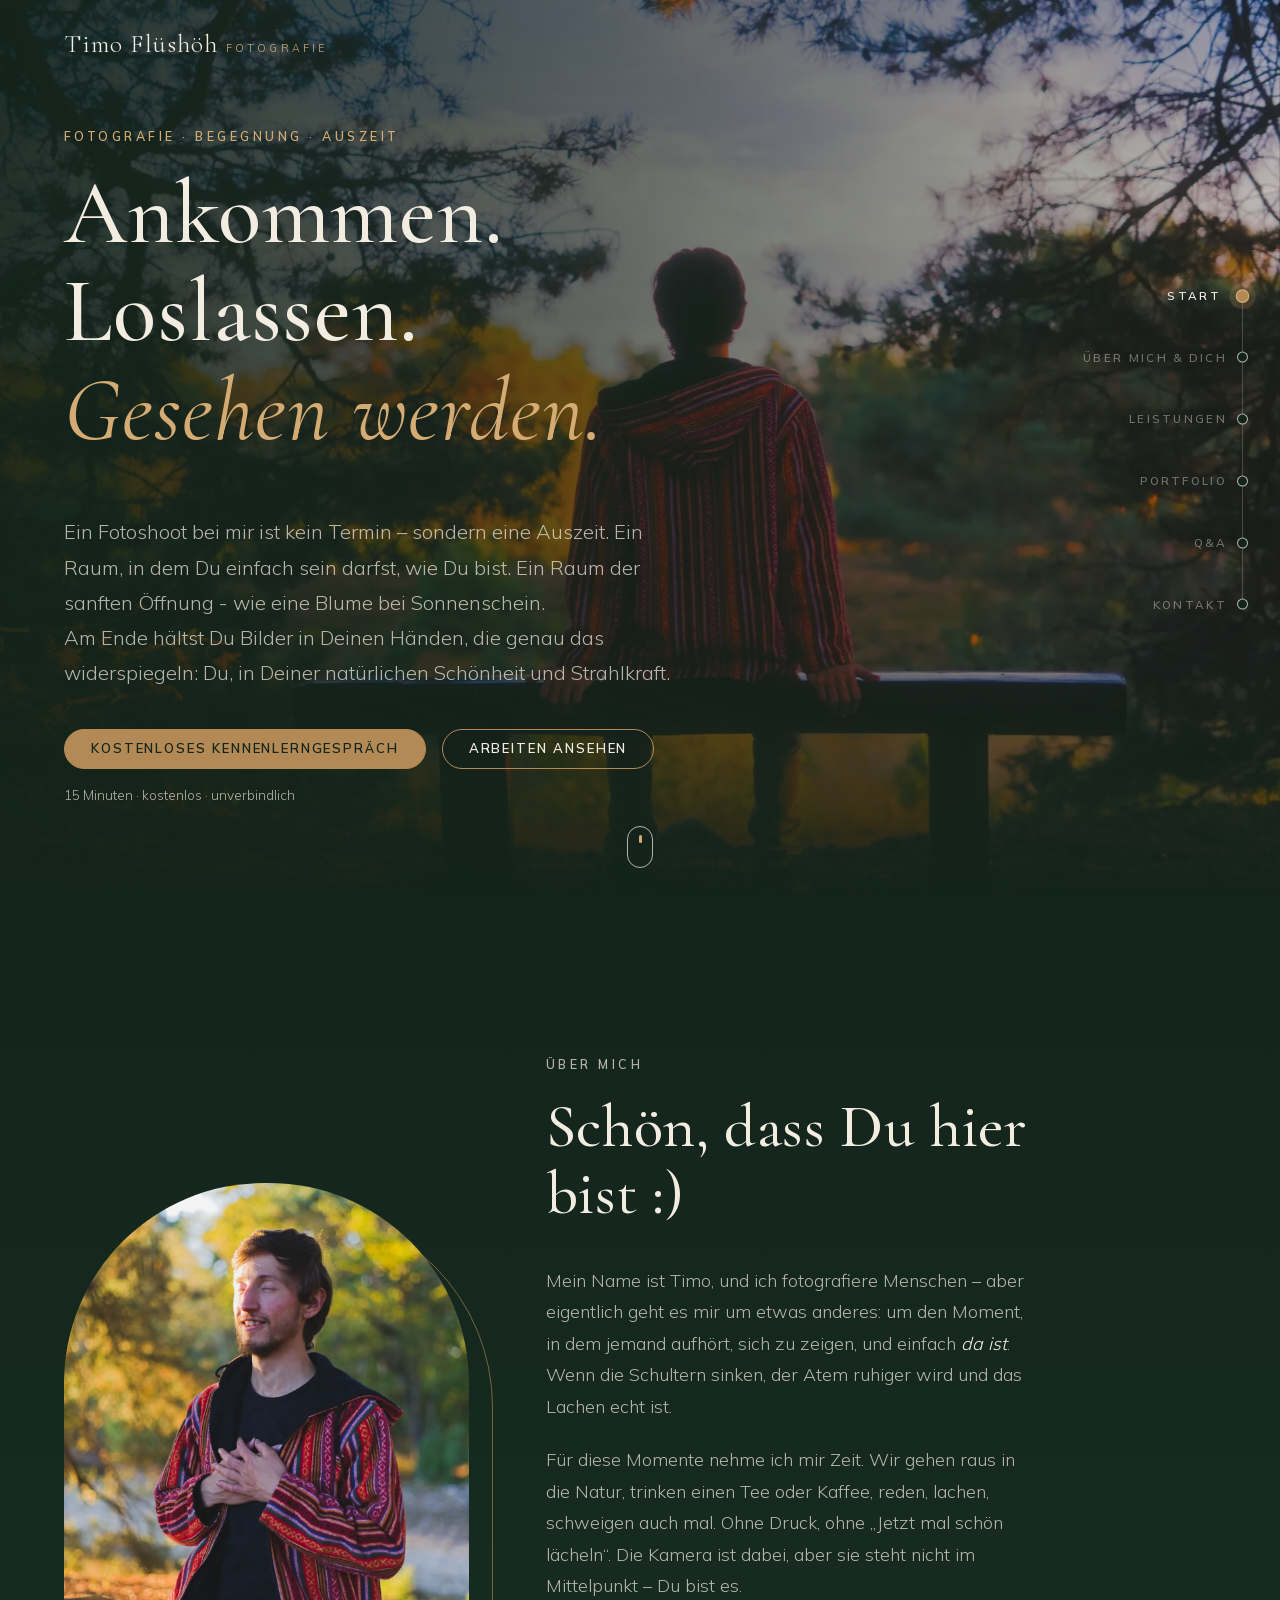
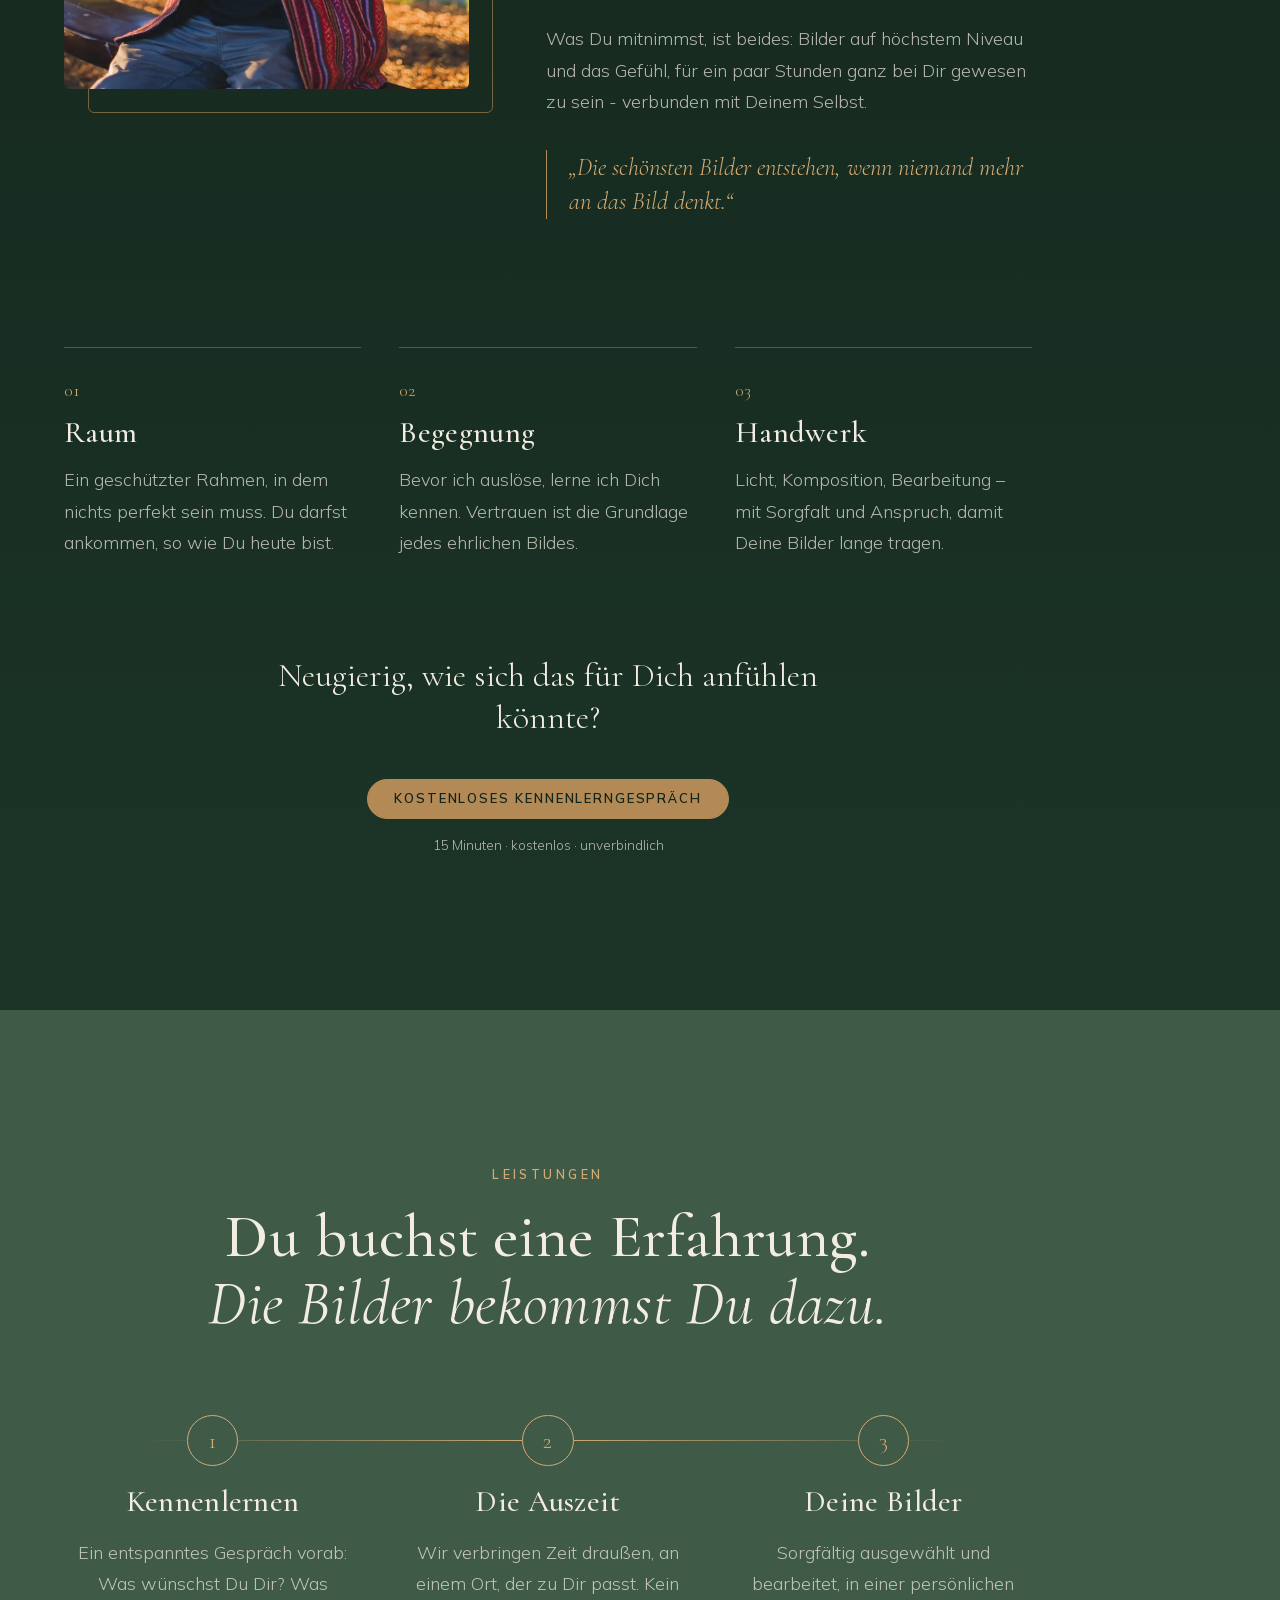
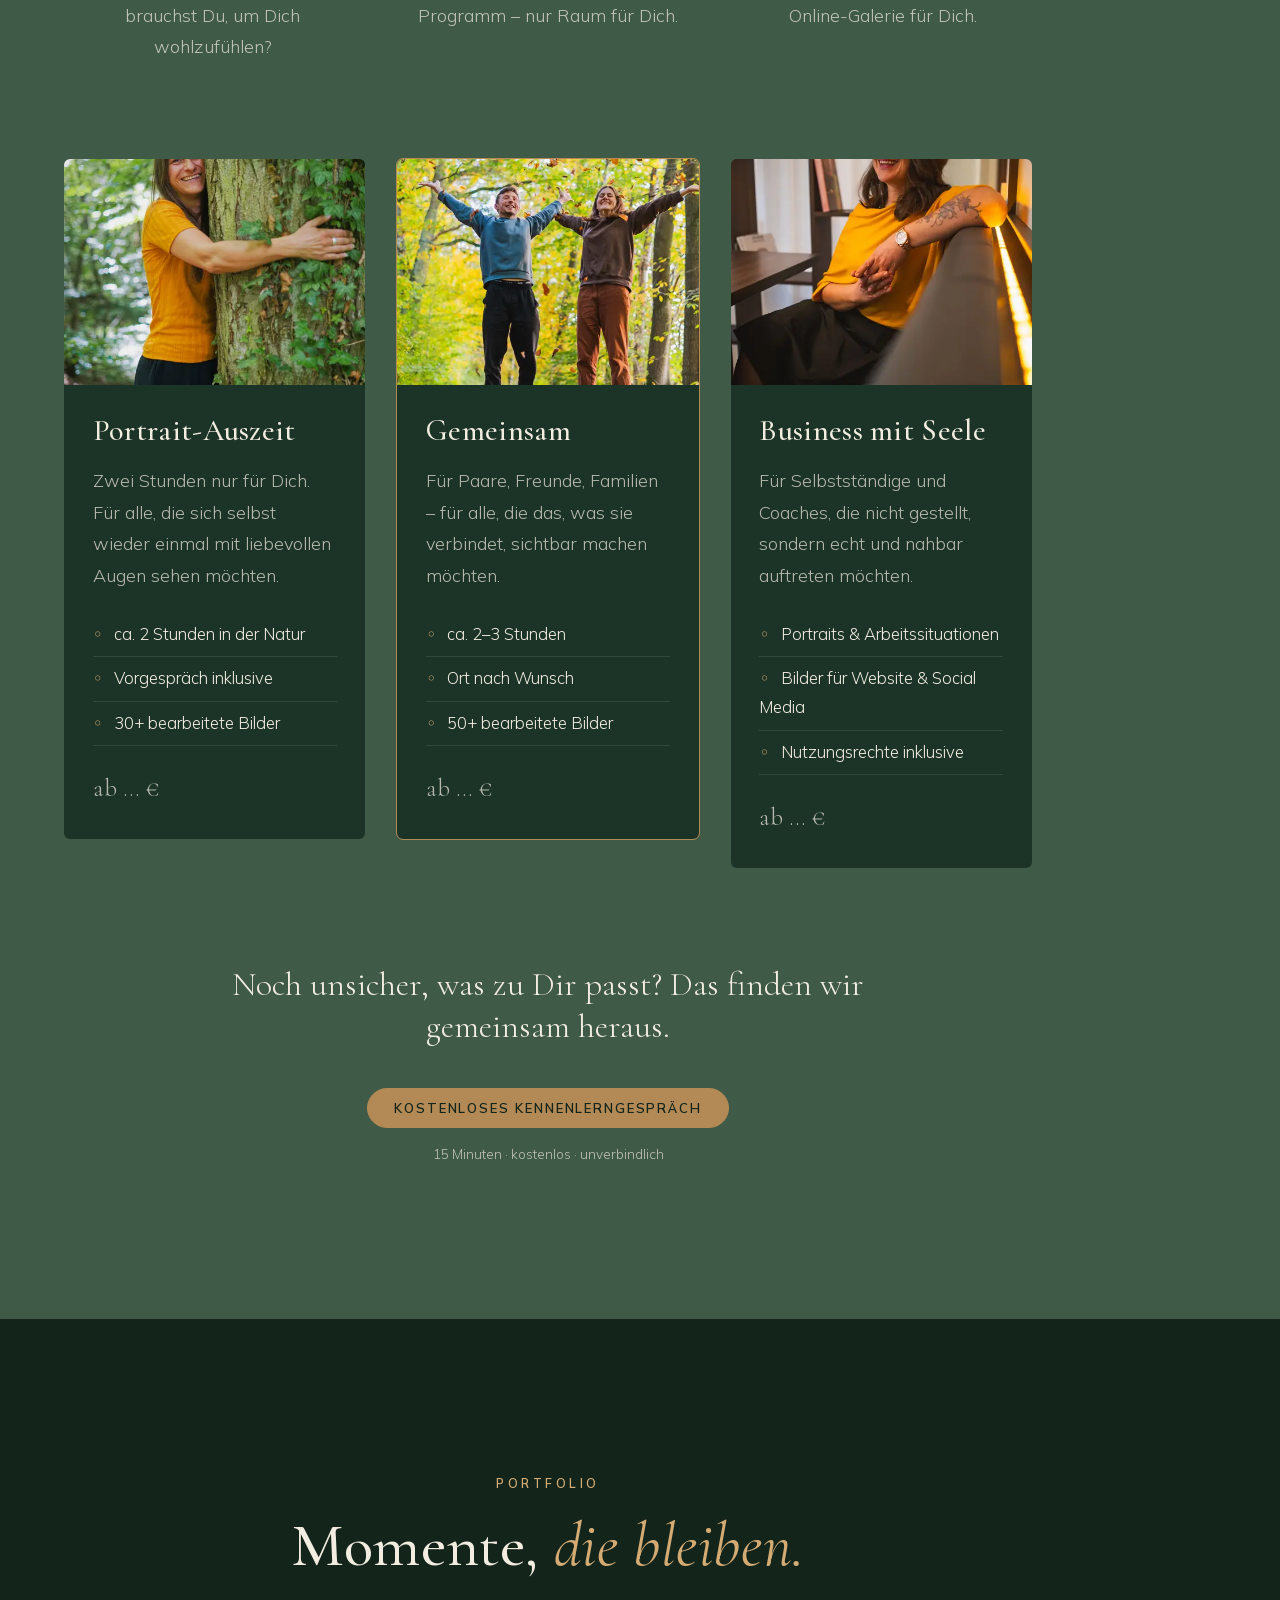
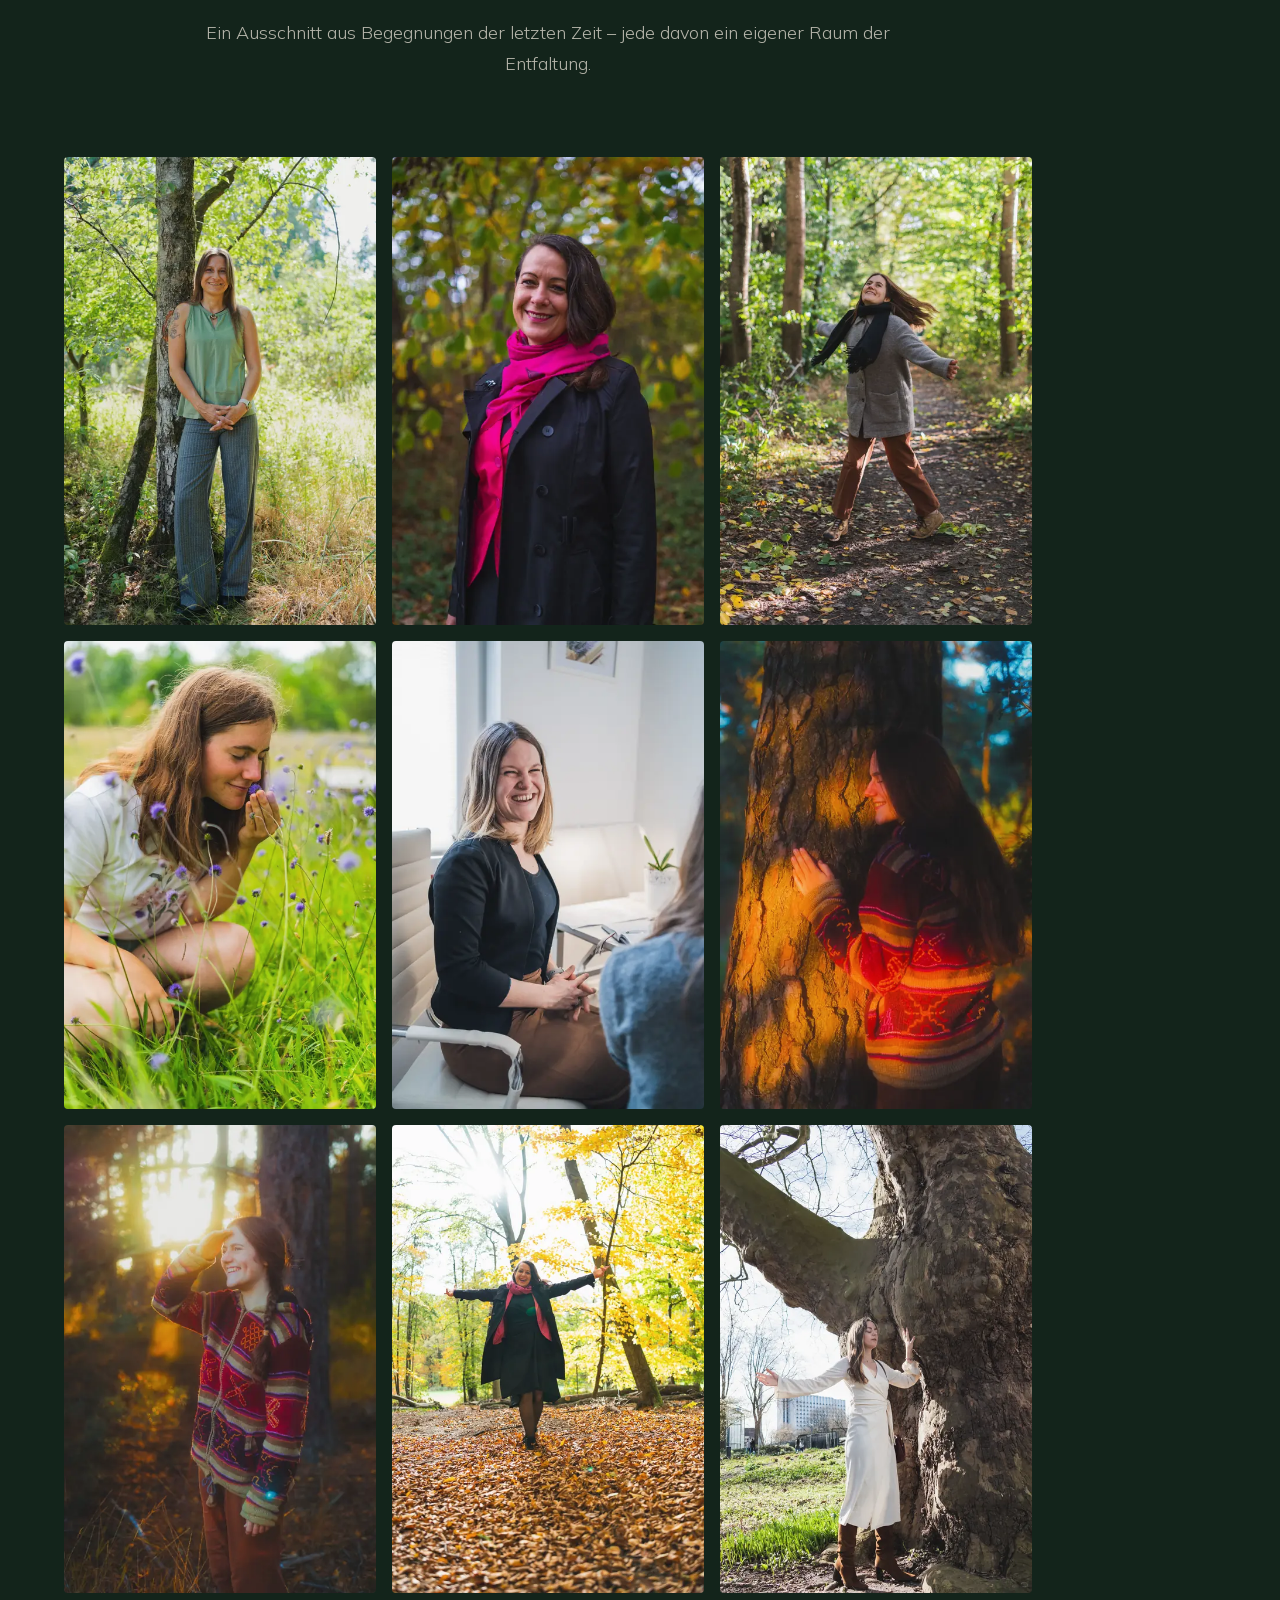
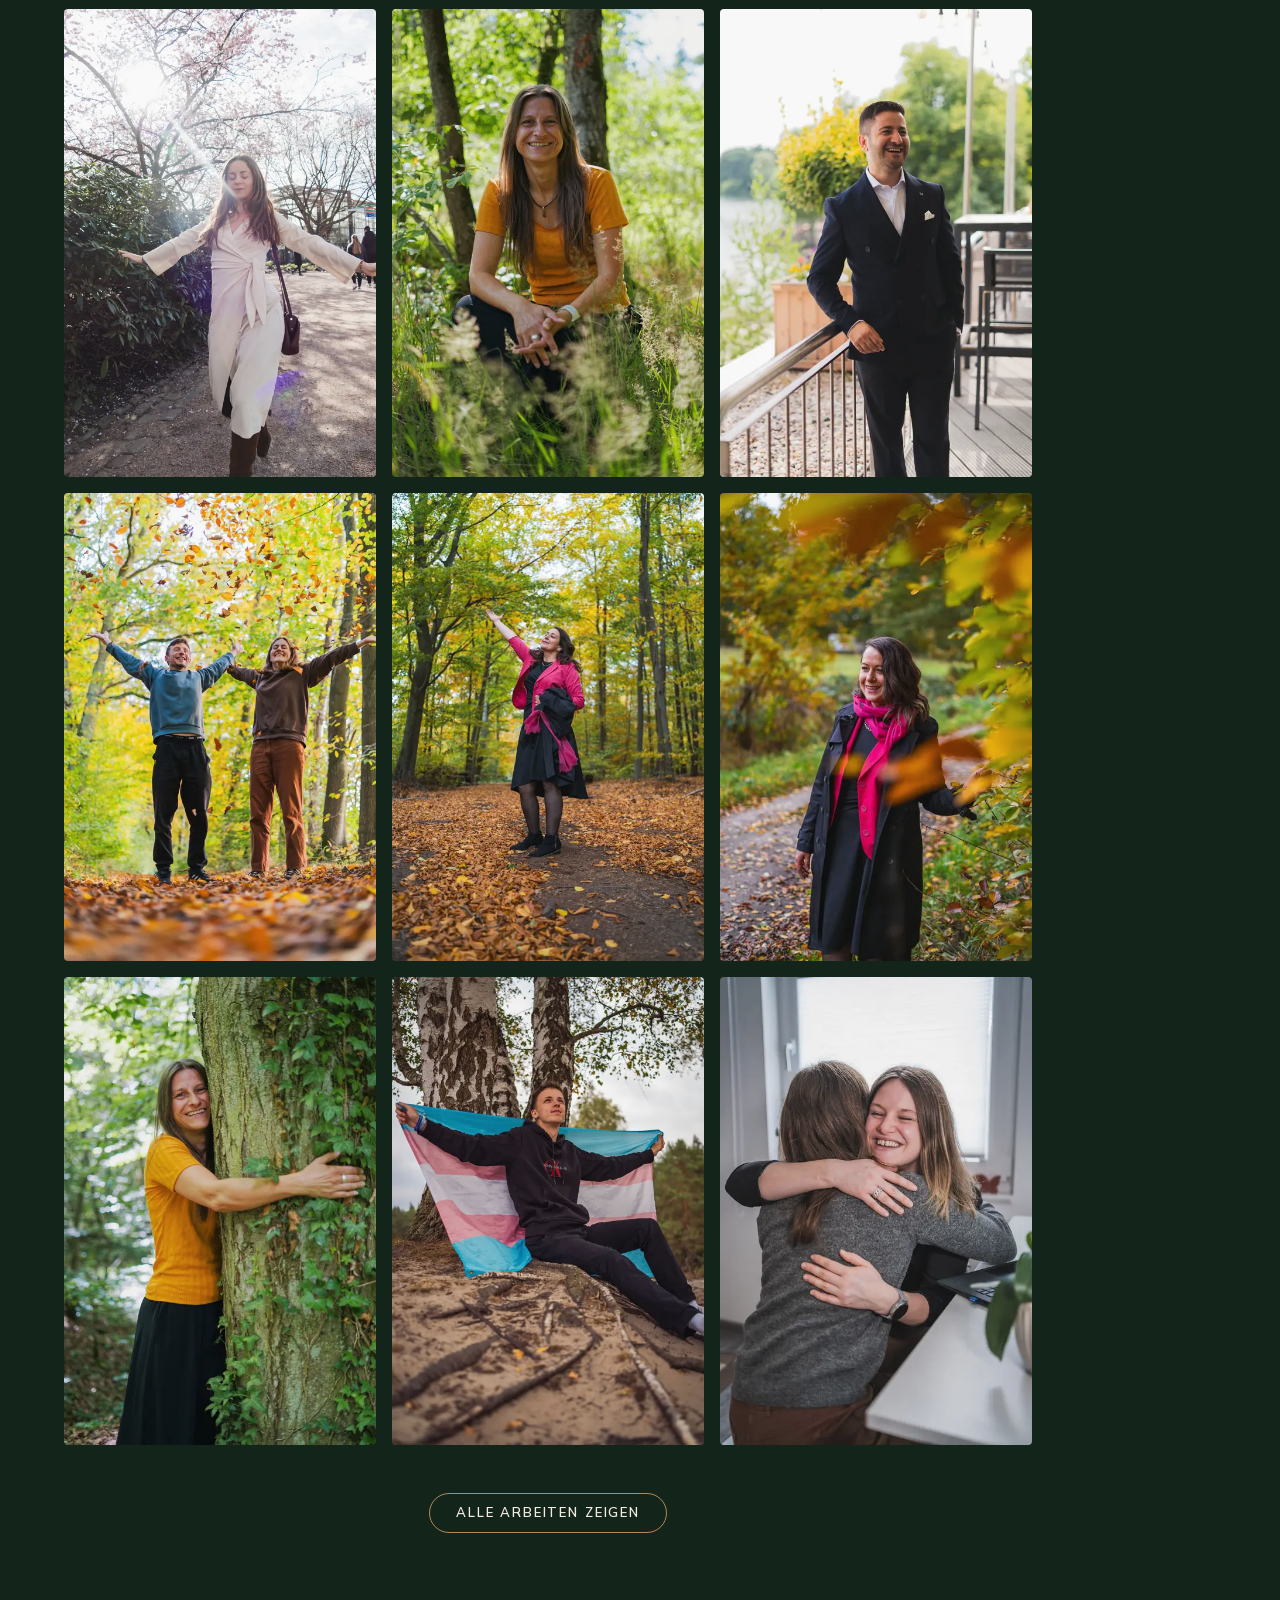
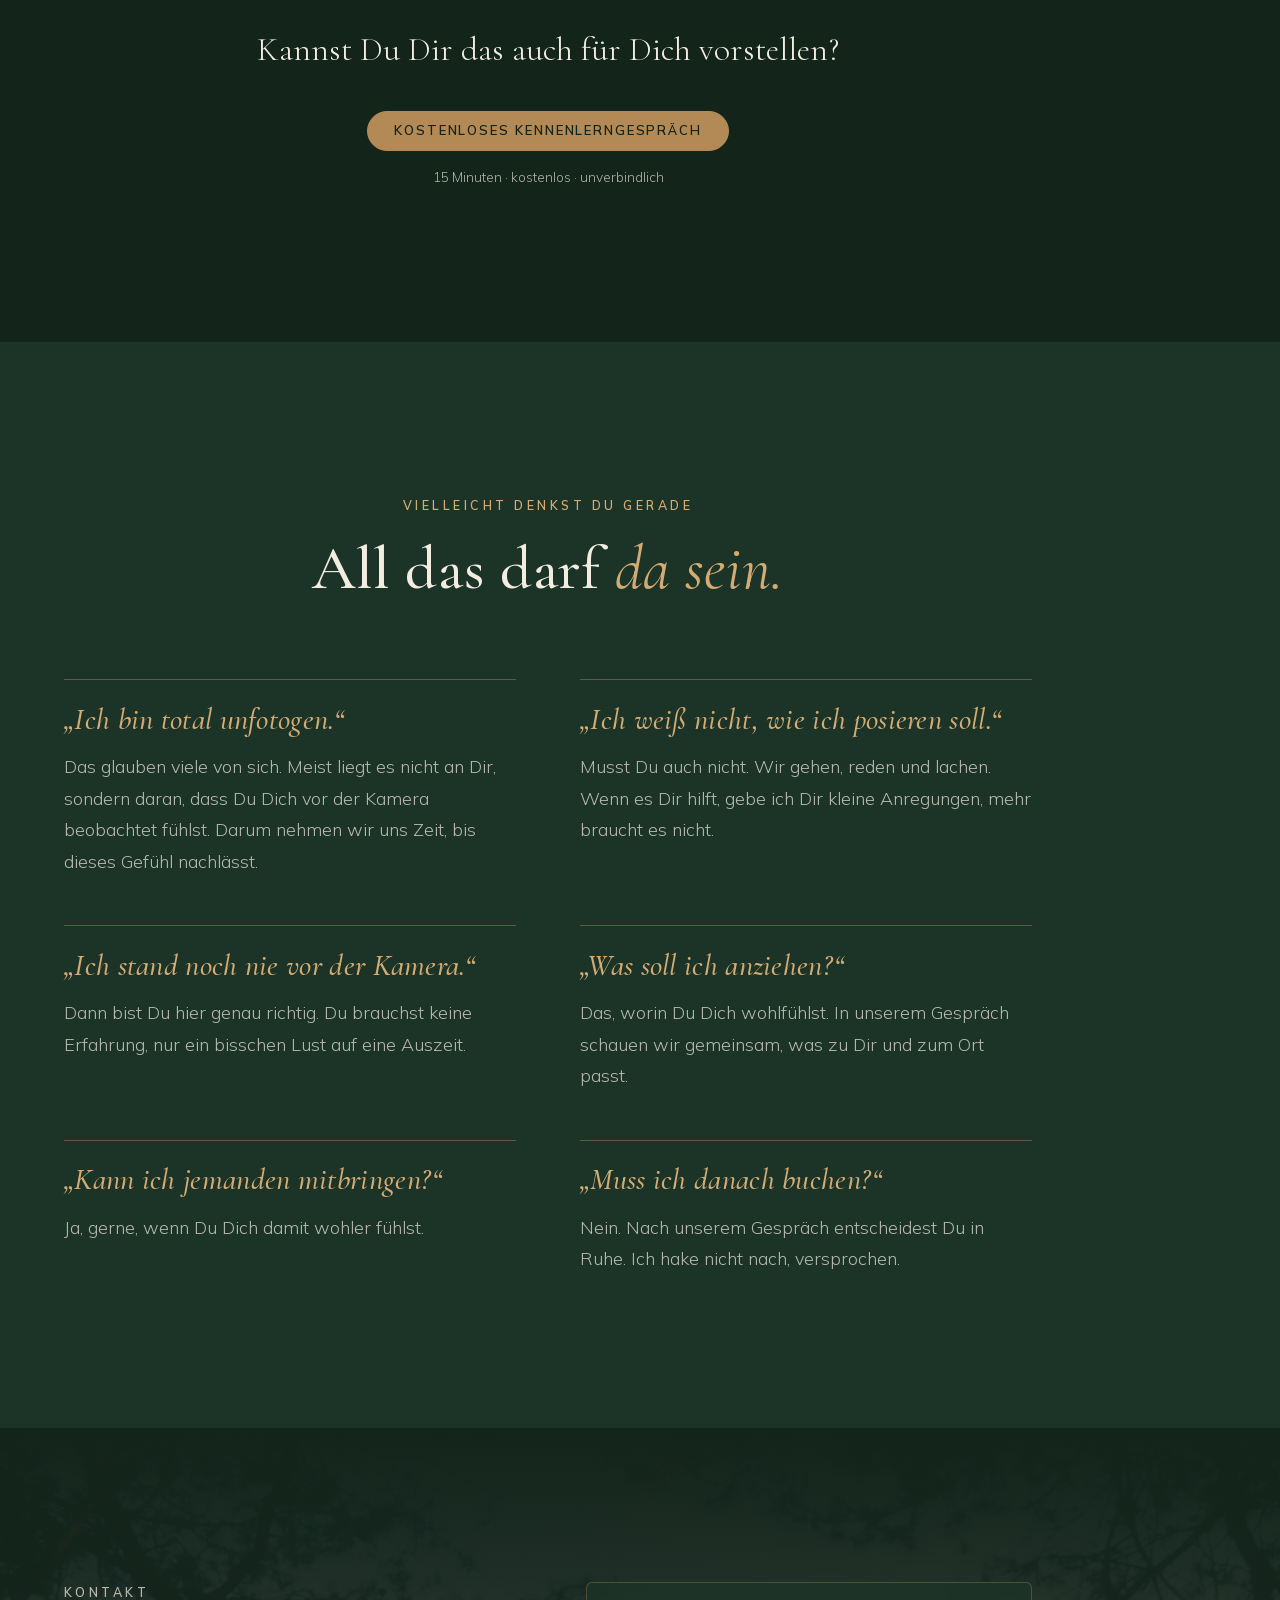
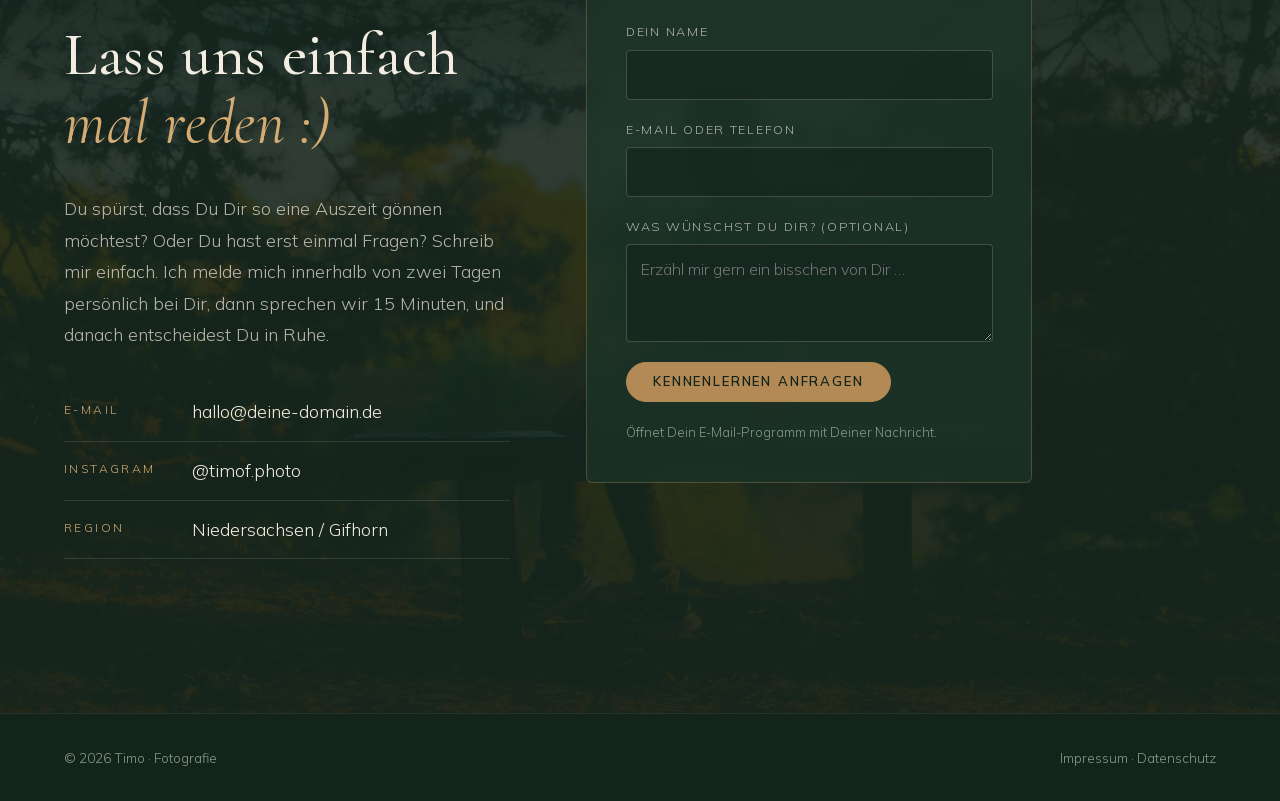
==== index.html @ 5a2d9fc8 "Reiter in „Über mich & Dich“ umbenennen, mehr Platz für die Zeitleiste Co-Authored-By: Claude Opus 5" ====
<!doctype html>
<html lang="de">
<head>
  <meta charset="utf-8">
  <meta name="viewport" content="width=device-width, initial-scale=1">
  <title>Timo · Fotografie als Auszeit</title>
  <meta name="description" content="Fotografie als Erfahrung: ein Raum zum Loslassen, Ankommen und So-Sein – und Bilder auf höchstem Niveau.">
  <meta name="theme-color" content="#13241b">
  <link rel="preload" as="font" type="font/woff2" href="assets/fonts/cormorant-garamond.woff2" crossorigin>
  <link rel="stylesheet" href="assets/css/style.css">
  <link rel="preload" as="image" href="assets/img/timo/t16.webp">
</head>
<body>

  <header class="brand">
    <a href="#start" class="brand__name">Timo Flüshöh<span>Fotografie</span></a>
  </header>

  <!-- Vertikale Zeitleiste -->
  <nav class="timeline" aria-label="Seitenabschnitte">
    <div class="timeline__track"><div class="timeline__fill"></div></div>
    <ul>
      <li><a href="#start" data-target="start"><span class="timeline__label">Start</span><span class="timeline__dot"></span></a></li>
      <li><a href="#ueber" data-target="ueber"><span class="timeline__label">Über mich &amp; Dich</span><span class="timeline__dot"></span></a></li>
      <li><a href="#leistungen" data-target="leistungen"><span class="timeline__label">Leistungen</span><span class="timeline__dot"></span></a></li>
      <li><a href="#portfolio" data-target="portfolio"><span class="timeline__label">Portfolio</span><span class="timeline__dot"></span></a></li>
      <li><a href="#fragen" data-target="fragen"><span class="timeline__label">Q&amp;A</span><span class="timeline__dot"></span></a></li>
      <li><a href="#kontakt" data-target="kontakt"><span class="timeline__label">Kontakt</span><span class="timeline__dot"></span></a></li>
    </ul>
  </nav>

  <main>

    <!-- START -->
    <section id="start" class="hero">
      <div class="hero__bg" style="background-image:url('assets/img/timo/t16.webp')"></div>
      <div class="hero__veil"></div>
      <div class="hero__content">
        <p class="eyebrow reveal">Fotografie · Begegnung · Auszeit</p>
        <h1 class="reveal">Ankommen.<br>Loslassen.<br><em>Gesehen werden.</em></h1>
        <p class="hero__lead reveal">Ein Fotoshoot bei mir ist kein Termin – sondern eine Auszeit. Ein Raum, in dem Du einfach sein darfst, wie Du bist. Ein Raum der sanften Öffnung - wie eine Blume bei Sonnenschein.<br>Am Ende hältst Du Bilder in Deinen Händen, die genau das widerspiegeln: Du, in Deiner natürlichen Schönheit und Strahlkraft.</p>
        <div class="hero__actions reveal">
          <a href="#kontakt" class="btn btn--bronze">Kostenloses Kennenlerngespräch</a>
          <a href="#portfolio" class="btn btn--ghost">Arbeiten ansehen</a>
        </div>
        <p class="hero__reassure reveal">15 Minuten · kostenlos · unverbindlich</p>
      </div>
      <a href="#ueber" class="scroll-hint" aria-label="Weiter zu Über mich"><span></span></a>
    </section>

    <!-- ÜBER MICH -->
    <section id="ueber" class="section about">
      <div class="about__grid">
        <figure class="about__image reveal">
          <img src="assets/img/timo/t09.webp" alt="Timo mit der Hand auf dem Herzen, im warmen Abendlicht" loading="lazy">
        </figure>
        <div class="about__text">
          <p class="eyebrow reveal">Über mich</p>
          <h2 class="reveal">Schön, dass Du hier bist :)</h2>
          <p class="reveal">Mein Name ist Timo, und ich fotografiere Menschen – aber eigentlich geht es mir um etwas anderes: um den Moment, in dem jemand aufhört, sich zu zeigen, und einfach <em>da ist</em>. Wenn die Schultern sinken, der Atem ruhiger wird und das Lachen echt ist.</p>
          <p class="reveal">Für diese Momente nehme ich mir Zeit. Wir gehen raus in die Natur, trinken einen Tee oder Kaffee, reden, lachen, schweigen auch mal. Ohne Druck, ohne „Jetzt mal schön lächeln“. Die Kamera ist dabei, aber sie steht nicht im Mittelpunkt – Du bist es.</p>
          <p class="reveal">Was Du mitnimmst, ist beides: Bilder auf höchstem Niveau und das Gefühl, für ein paar Stunden ganz bei Dir gewesen zu sein - verbunden mit Deinem Selbst.</p>
          <blockquote class="reveal">„Die schönsten Bilder entstehen, wenn niemand mehr an das Bild denkt.“</blockquote>
        </div>
      </div>

      <div class="values">
        <article class="value reveal">
          <span class="value__num">01</span>
          <h3>Raum</h3>
          <p>Ein geschützter Rahmen, in dem nichts perfekt sein muss. Du darfst ankommen, so wie Du heute bist.</p>
        </article>
        <article class="value reveal">
          <span class="value__num">02</span>
          <h3>Begegnung</h3>
          <p>Bevor ich auslöse, lerne ich Dich kennen. Vertrauen ist die Grundlage jedes ehrlichen Bildes.</p>
        </article>
        <article class="value reveal">
          <span class="value__num">03</span>
          <h3>Handwerk</h3>
          <p>Licht, Komposition, Bearbeitung – mit Sorgfalt und Anspruch, damit Deine Bilder lange tragen.</p>
        </article>
      </div>
      <div class="cta reveal">
        <p class="cta__line">Neugierig, wie sich das für Dich anfühlen könnte?</p>
        <a href="#kontakt" class="btn btn--bronze">Kostenloses Kennenlerngespräch</a>
        <p class="cta__small">15 Minuten · kostenlos · unverbindlich</p>
      </div>
    </section>

    <!-- LEISTUNGEN -->
    <section id="leistungen" class="section services">
      <div class="section__head">
        <p class="eyebrow reveal">Leistungen</p>
        <h2 class="reveal">Du buchst eine Erfahrung.<br><em>Die Bilder bekommst Du dazu.</em></h2>
      </div>

      <div class="journey">
        <div class="journey__step reveal">
          <span>1</span>
          <h3>Kennenlernen</h3>
          <p>Ein entspanntes Gespräch vorab: Was wünschst Du Dir? Was brauchst Du, um Dich wohlzufühlen?</p>
        </div>
        <div class="journey__step reveal">
          <span>2</span>
          <h3>Die Auszeit</h3>
          <p>Wir verbringen Zeit draußen, an einem Ort, der zu Dir passt. Kein Programm – nur Raum für Dich.</p>
        </div>
        <div class="journey__step reveal">
          <span>3</span>
          <h3>Deine Bilder</h3>
          <p>Sorgfältig ausgewählt und bearbeitet, in einer persönlichen Online-Galerie für Dich.</p>
        </div>
      </div>

      <div class="offers">
        <article class="offer reveal">
          <div class="offer__img"><img src="assets/img/galerie/g33-s.webp" alt="Frau umarmt lachend einen Baum im Wald" loading="lazy"></div>
          <div class="offer__body">
            <h3>Portrait-Auszeit</h3>
            <p>Zwei Stunden nur für Dich. Für alle, die sich selbst wieder einmal mit liebevollen Augen sehen möchten.</p>
            <ul>
              <li>ca. 2 Stunden in der Natur</li>
              <li>Vorgespräch inklusive</li>
              <li>30+ bearbeitete Bilder</li>
            </ul>
            <p class="offer__price">ab … €</p>
          </div>
        </article>
        <article class="offer offer--featured reveal">
          <div class="offer__img"><img src="assets/img/galerie/g11-s.webp" alt="Zwei Menschen breiten im Herbstwald die Arme aus" loading="lazy"></div>
          <div class="offer__body">
            <h3>Gemeinsam</h3>
            <p>Für Paare, Freunde, Familien – für alle, die das, was sie verbindet, sichtbar machen möchten.</p>
            <ul>
              <li>ca. 2–3 Stunden</li>
              <li>Ort nach Wunsch</li>
              <li>50+ bearbeitete Bilder</li>
            </ul>
            <p class="offer__price">ab … €</p>
          </div>
        </article>
        <article class="offer reveal">
          <div class="offer__img"><img src="assets/img/galerie/g25-s.webp" alt="Frau im gelben Shirt sitzt lachend auf einem Sofa" loading="lazy"></div>
          <div class="offer__body">
            <h3>Business mit Seele</h3>
            <p>Für Selbstständige und Coaches, die nicht gestellt, sondern echt und nahbar auftreten möchten.</p>
            <ul>
              <li>Portraits &amp; Arbeitssituationen</li>
              <li>Bilder für Website &amp; Social Media</li>
              <li>Nutzungsrechte inklusive</li>
            </ul>
            <p class="offer__price">ab … €</p>
          </div>
        </article>
      </div>
      <div class="cta reveal">
        <p class="cta__line">Noch unsicher, was zu Dir passt? Das finden wir gemeinsam heraus.</p>
        <a href="#kontakt" class="btn btn--bronze">Kostenloses Kennenlerngespräch</a>
        <p class="cta__small">15 Minuten · kostenlos · unverbindlich</p>
      </div>
    </section>

    <!-- PORTFOLIO -->
    <section id="portfolio" class="section portfolio">
      <div class="section__head">
        <p class="eyebrow reveal">Portfolio</p>
        <h2 class="reveal">Momente, <em>die bleiben.</em></h2>
        <p class="section__lead reveal">Ein Ausschnitt aus Begegnungen der letzten Zeit – jede davon ein eigener Raum der Entfaltung.</p>
      </div>
      <div class="gallery" id="gallery"></div>
      <div class="gallery__more">
        <button class="btn btn--ghost" id="gallery-more" type="button">Alle Arbeiten zeigen</button>
      </div>
      <div class="cta reveal">
        <p class="cta__line">Kannst Du Dir das auch für Dich vorstellen?</p>
        <a href="#kontakt" class="btn btn--bronze">Kostenloses Kennenlerngespräch</a>
        <p class="cta__small">15 Minuten · kostenlos · unverbindlich</p>
      </div>
    </section>

    <!-- BEDENKEN -->
    <section id="fragen" class="section doubts">
      <div class="section__head">
        <p class="eyebrow reveal">Vielleicht denkst Du gerade</p>
        <h2 class="reveal">All das darf <em>da sein.</em></h2>
      </div>
      <div class="doubts__grid">
        <article class="doubt reveal">
          <h3>„Ich bin total unfotogen.“</h3>
          <p>Das glauben viele von sich. Meist liegt es nicht an Dir, sondern daran, dass Du Dich vor der Kamera beobachtet fühlst. Darum nehmen wir uns Zeit, bis dieses Gefühl nachlässt.</p>
        </article>
        <article class="doubt reveal">
          <h3>„Ich weiß nicht, wie ich posieren soll.“</h3>
          <p>Musst Du auch nicht. Wir gehen, reden und lachen. Wenn es Dir hilft, gebe ich Dir kleine Anregungen, mehr braucht es nicht.</p>
        </article>
        <article class="doubt reveal">
          <h3>„Ich stand noch nie vor der Kamera.“</h3>
          <p>Dann bist Du hier genau richtig. Du brauchst keine Erfahrung, nur ein bisschen Lust auf eine Auszeit.</p>
        </article>
        <article class="doubt reveal">
          <h3>„Was soll ich anziehen?“</h3>
          <p>Das, worin Du Dich wohlfühlst. In unserem Gespräch schauen wir gemeinsam, was zu Dir und zum Ort passt.</p>
        </article>
        <article class="doubt reveal">
          <h3>„Kann ich jemanden mitbringen?“</h3>
          <p>Ja, gerne, wenn Du Dich damit wohler fühlst.</p>
        </article>
        <article class="doubt reveal">
          <h3>„Muss ich danach buchen?“</h3>
          <p>Nein. Nach unserem Gespräch entscheidest Du in Ruhe. Ich hake nicht nach, versprochen.</p>
        </article>
      </div>
    </section>

    <!-- KONTAKT -->
    <section id="kontakt" class="section contact">
      <div class="contact__bg" style="background-image:url('assets/img/timo/t17.webp')"></div>
      <div class="contact__veil"></div>
      <div class="contact__inner">
        <div class="contact__text">
          <p class="eyebrow reveal">Kontakt</p>
          <h2 class="reveal">Lass uns einfach<br><em>mal reden :)</em></h2>
          <p class="reveal">Du spürst, dass Du Dir so eine Auszeit gönnen möchtest? Oder Du hast erst einmal Fragen? Schreib mir einfach. Ich melde mich innerhalb von zwei Tagen persönlich bei Dir, dann sprechen wir 15 Minuten, und danach entscheidest Du in Ruhe.</p>
          <div class="contact__ways reveal" id="contact-ways" hidden>
            <a class="btn btn--bronze" id="contact-whatsapp" target="_blank" rel="noopener" hidden>Per WhatsApp schreiben</a>
            <a class="btn btn--ghost" id="contact-termin" target="_blank" rel="noopener" hidden>Termin selbst wählen</a>
          </div>
          <ul class="contact__links reveal">
            <li><span>E-Mail</span><a href="mailto:hallo@deine-domain.de">hallo@deine-domain.de</a></li>
            <li><span>Instagram</span><a href="https://www.instagram.com/timof.photo/" target="_blank" rel="noopener">@timof.photo</a></li>
            <li><span>Region</span>Niedersachsen / Gifhorn</li>
          </ul>
        </div>
        <form class="contact__form reveal" id="contact-form">
          <label>Dein Name<input name="name" required autocomplete="name"></label>
          <label>E-Mail oder Telefon<input name="kontakt" required autocomplete="email"></label>
          <label>Was wünschst Du Dir? (optional)<textarea name="wunsch" rows="3" placeholder="Erzähl mir gern ein bisschen von Dir …"></textarea></label>
          <input class="contact__trap" name="_gotcha" tabindex="-1" autocomplete="off" aria-hidden="true">
          <button class="btn btn--bronze" type="submit">Kennenlernen anfragen</button>
          <p class="contact__note" id="contact-note" role="status"></p>
        </form>
      </div>
    </section>
  </main>

  <footer class="footer">
    <p>© <span id="year"></span> Timo · Fotografie</p>
    <p><a href="impressum.html">Impressum</a> · <a href="datenschutz.html">Datenschutz</a></p>
  </footer>

  <a href="#kontakt" class="sticky-cta" id="sticky-cta">Kostenloses Kennenlerngespräch</a>

  <!-- Lightbox -->
  <div class="lightbox" id="lightbox" hidden>
    <button class="lightbox__close" aria-label="Schließen">×</button>
    <button class="lightbox__nav lightbox__prev" aria-label="Vorheriges Bild">‹</button>
    <img alt="">
    <button class="lightbox__nav lightbox__next" aria-label="Nächstes Bild">›</button>
  </div>

  <script src="assets/js/galerie-reihenfolge.js"></script>
  <script src="assets/js/kontakt-einstellungen.js"></script>
  <script src="assets/js/main.js"></script>
</body>
</html>
---- assets/css/style.css ----
/* ===== Schriften (lokal, keine Verbindung zu Google) – SIL Open Font License ===== */
@font-face {
  font-family: "Cormorant Garamond";
  font-style: normal;
  font-weight: 300 700;
  font-display: swap;
  src: url("../fonts/cormorant-garamond.woff2") format("woff2");
}
@font-face {
  font-family: "Cormorant Garamond";
  font-style: italic;
  font-weight: 300 700;
  font-display: swap;
  src: url("../fonts/cormorant-garamond-italic.woff2") format("woff2");
}
@font-face {
  font-family: "Mulish";
  font-style: normal;
  font-weight: 200 1000;
  font-display: swap;
  src: url("../fonts/mulish.woff2") format("woff2");
}

/* ===== Farben & Grundwerte ===== */
:root {
  --forest-deep: #13241b;   /* tiefes Dunkelgrün */
  --forest: #1c3428;
  --moss: #3f5a47;          /* mitteldunkles Grün */
  --sage: #8a9c88;
  --bronze: #b38a55;
  --bronze-light: #d4ab73;
  --cream: #f2ece1;         /* Off-White */
  --cream-dim: rgba(242, 236, 225, 0.72);

  --serif: "Cormorant Garamond", Georgia, serif;
  --sans: "Mulish", system-ui, sans-serif;
  --ease: cubic-bezier(0.22, 0.61, 0.36, 1);
  --gutter: clamp(1rem, 5vw, 4rem);
  --max: 1180px;
}

*, *::before, *::after { box-sizing: border-box; }

html { scroll-behavior: smooth; }

body {
  margin: 0;
  background: var(--forest-deep);
  color: var(--cream);
  font-family: var(--sans);
  font-weight: 300;
  font-size: clamp(1rem, 0.95rem + 0.25vw, 1.125rem);
  line-height: 1.75;
  -webkit-font-smoothing: antialiased;
}

img { max-width: 100%; display: block; }
a { color: inherit; }

h1, h2, h3 {
  font-family: var(--serif);
  font-weight: 500;
  line-height: 1.1;
  margin: 0 0 0.6em;
  letter-spacing: 0.01em;
}
h1 { font-size: clamp(2.8rem, 2rem + 4.5vw, 6rem); }
h2 { font-size: clamp(2.2rem, 1.6rem + 2.8vw, 4rem); }
h3 { font-size: clamp(1.5rem, 1.3rem + 0.8vw, 1.9rem); }
h1 em, h2 em { color: var(--bronze-light); font-weight: 400; }

p { margin: 0 0 1.2em; }

.eyebrow {
  font-family: var(--sans);
  font-size: 0.78rem;
  font-weight: 600;
  letter-spacing: 0.28em;
  text-transform: uppercase;
  color: var(--bronze-light);
  margin-bottom: 1.4em;
}

/* ===== Buttons ===== */
.btn {
  display: inline-block;
  padding: 0.95em 2em;
  border-radius: 999px;
  font: 600 0.82rem/1 var(--sans);
  letter-spacing: 0.14em;
  text-transform: uppercase;
  text-decoration: none;
  cursor: pointer;
  border: 1px solid var(--bronze);
  transition: background 0.4s var(--ease), color 0.4s var(--ease), transform 0.4s var(--ease);
}
.btn:hover { transform: translateY(-2px); }
.btn--bronze { background: var(--bronze); color: var(--forest-deep); }
.btn--bronze:hover { background: var(--bronze-light); }
.btn--ghost { background: transparent; color: var(--cream); }
.btn--ghost:hover { background: rgba(179, 138, 85, 0.18); }

/* ===== Marke oben links ===== */
.brand {
  position: fixed;
  top: 0; left: 0;
  z-index: 40;
  right: 0;
  padding: 1.4rem var(--gutter);
  transition: background 0.6s var(--ease), padding 0.6s var(--ease);
}
.brand.is-scrolled {
  padding-top: 0.9rem;
  padding-bottom: 0.9rem;
  background: linear-gradient(180deg, rgba(19, 36, 27, 0.92) 0%, rgba(19, 36, 27, 0.6) 70%, transparent 100%);
}
.brand__name {
  font-family: var(--serif);
  font-size: 1.6rem;
  text-decoration: none;
  letter-spacing: 0.04em;
}
.brand__name span {
  font-family: var(--sans);
  font-size: 0.66rem;
  letter-spacing: 0.3em;
  text-transform: uppercase;
  color: var(--bronze-light);
  margin-left: 0.7em;
}

/* ===== Vertikale Zeitleiste ===== */
.timeline {
  position: fixed;
  right: clamp(0.75rem, 2.5vw, 2.5rem);
  top: 50%;
  transform: translateY(-50%);
  z-index: 50;
}
.timeline ul {
  list-style: none;
  margin: 0; padding: 0;
  display: flex;
  flex-direction: column;
  gap: 2.6rem;
  position: relative;
}
.timeline__track {
  position: absolute;
  right: 5px;
  top: 6px; bottom: 6px;
  width: 1px;
  background: rgba(242, 236, 225, 0.22);
}
.timeline__fill {
  width: 100%;
  height: 0;
  background: var(--bronze);
  transition: height 0.2s linear;
}
.timeline a {
  display: flex;
  align-items: center;
  justify-content: flex-end;
  gap: 1rem;
  text-decoration: none;
}
.timeline__dot {
  width: 11px; height: 11px;
  border-radius: 50%;
  border: 1px solid var(--cream-dim);
  background: var(--forest-deep);
  flex: none;
  position: relative;
  transition: all 0.5s var(--ease);
}
.timeline__label {
  font-size: 0.72rem;
  font-weight: 600;
  letter-spacing: 0.2em;
  text-transform: uppercase;
  color: var(--cream-dim);
  opacity: 0.55;
  transform: translateX(6px);
  transition: all 0.5s var(--ease);
  text-shadow: 0 1px 8px rgba(0, 0, 0, 0.5);
}
.timeline a:hover .timeline__label,
.timeline a.is-active .timeline__label { opacity: 1; transform: none; color: var(--cream); }
.timeline a:hover .timeline__dot { border-color: var(--bronze-light); }
.timeline a.is-passed .timeline__dot { background: var(--bronze); border-color: var(--bronze); }
.timeline a.is-active .timeline__dot {
  background: var(--bronze);
  border-color: var(--bronze-light);
  box-shadow: 0 0 0 5px rgba(179, 138, 85, 0.22);
  transform: scale(1.25);
}

/* ===== Abschnitte allgemein ===== */
.section {
  position: relative;
  padding: clamp(5rem, 12vw, 10rem) var(--gutter);
  padding-right: calc(var(--gutter) + 11.5rem);
}
.section__head { max-width: 760px; margin: 0 auto clamp(3rem, 6vw, 5rem); text-align: center; }
.section__lead { color: var(--cream-dim); }

/* ===== Start / Hero ===== */
.hero {
  position: relative;
  min-height: 100vh;
  min-height: 100svh;
  display: flex;
  align-items: center;
  padding: 7rem var(--gutter) 5rem;
  padding-right: calc(var(--gutter) + 7rem);
  overflow: hidden;
}
.hero__bg {
  position: absolute;
  inset: -8% 0;
  background-size: cover;
  background-position: center 60%;
  transform: scale(1.06);
  animation: heroIn 2.4s var(--ease) forwards;
  will-change: transform;
}
@keyframes heroIn { to { transform: scale(1); } }
.hero__veil {
  position: absolute;
  inset: 0;
  background:
    linear-gradient(90deg, rgba(19, 36, 27, 0.92) 0%, rgba(19, 36, 27, 0.55) 55%, rgba(19, 36, 27, 0.2) 100%),
    linear-gradient(0deg, var(--forest-deep) 0%, transparent 30%);
}
.hero__content { position: relative; max-width: 640px; }
.hero__lead { font-size: 1.12em; color: var(--cream-dim); max-width: 34em; margin-top: 1.6em; }
.hero__actions { display: flex; flex-wrap: wrap; gap: 1rem; margin-top: 2.4rem; }

.scroll-hint {
  position: absolute;
  bottom: 2rem; left: 50%;
  width: 26px; height: 42px;
  margin-left: -13px;
  border: 1px solid var(--cream-dim);
  border-radius: 20px;
}
.scroll-hint span {
  position: absolute;
  left: 50%; top: 8px;
  width: 3px; height: 8px;
  margin-left: -1.5px;
  border-radius: 2px;
  background: var(--bronze-light);
  animation: scrollHint 2.2s var(--ease) infinite;
}
@keyframes scrollHint { 0% { opacity: 0; transform: translateY(0); } 30% { opacity: 1; } 100% { opacity: 0; transform: translateY(14px); } }

/* ===== Über mich ===== */
.about { background: linear-gradient(180deg, var(--forest-deep) 0%, var(--forest) 100%); }
.about__grid {
  max-width: var(--max);
  margin: 0 auto;
  display: grid;
  grid-template-columns: minmax(0, 5fr) minmax(0, 6fr);
  gap: clamp(2.5rem, 6vw, 6rem);
  align-items: center;
}
.about__image { margin: 0; position: relative; }
.about__image::before {
  content: "";
  position: absolute;
  inset: 1.5rem -1.5rem -1.5rem 1.5rem;
  border: 1px solid var(--bronze);
  border-radius: 200px 200px 6px 6px;
  opacity: 0.6;
}
.about__image img {
  position: relative;
  width: 100%;
  aspect-ratio: 4 / 5;
  object-fit: cover;
  border-radius: 200px 200px 6px 6px;
}
.about__text p { color: var(--cream-dim); }
.about__text em { color: var(--cream); }
blockquote {
  margin: 2rem 0 0;
  padding-left: 1.4rem;
  border-left: 1px solid var(--bronze);
  font-family: var(--serif);
  font-style: italic;
  font-size: 1.55rem;
  line-height: 1.4;
  color: var(--bronze-light);
}

.values {
  max-width: var(--max);
  margin: clamp(5rem, 10vw, 8rem) auto 0;
  display: grid;
  grid-template-columns: repeat(3, minmax(0, 1fr));
  gap: clamp(1.5rem, 3vw, 3rem);
}
.value { border-top: 1px solid rgba(179, 138, 85, 0.45); padding-top: 1.6rem; }
.value__num { font-family: var(--serif); font-size: 1.1rem; color: var(--bronze-light); }
.value h3 { margin: 0.3em 0 0.5em; }
.value p { color: var(--cream-dim); margin: 0; }

/* ===== Leistungen ===== */
.services { background: var(--moss); }
.services .section__head h2 em { color: var(--cream); font-style: italic; }

.journey {
  max-width: var(--max);
  margin: 0 auto clamp(4rem, 8vw, 6rem);
  display: grid;
  grid-template-columns: repeat(3, minmax(0, 1fr));
  gap: clamp(1.5rem, 3vw, 3rem);
  position: relative;
}
.journey::before {
  content: "";
  position: absolute;
  top: 1.6rem; left: 8%; right: 8%;
  height: 1px;
  background: linear-gradient(90deg, transparent, var(--bronze-light), transparent);
}
.journey__step { text-align: center; position: relative; }
.journey__step span {
  display: inline-grid;
  place-items: center;
  width: 3.2rem; height: 3.2rem;
  border-radius: 50%;
  background: var(--moss);
  border: 1px solid var(--bronze-light);
  font-family: var(--serif);
  font-size: 1.4rem;
  color: var(--bronze-light);
  margin-bottom: 1.2rem;
  position: relative;
}
.journey__step p { color: var(--cream-dim); max-width: 22em; margin: 0 auto; }

.offers {
  max-width: var(--max);
  margin: 0 auto;
  display: grid;
  grid-template-columns: repeat(3, minmax(0, 1fr));
  gap: clamp(1.25rem, 2.5vw, 2rem);
  align-items: start;
}
.offer {
  background: var(--forest);
  border-radius: 6px;
  overflow: hidden;
  transition: transform 0.6s var(--ease), box-shadow 0.6s var(--ease);
}
.offer:hover { transform: translateY(-6px); box-shadow: 0 24px 50px -20px rgba(0, 0, 0, 0.55); }
.offer--featured { outline: 1px solid var(--bronze); }
.offer__img { overflow: hidden; aspect-ratio: 4 / 3; }
.offer__img img { width: 100%; height: 100%; object-fit: cover; transition: transform 1.2s var(--ease); }
.offer:hover .offer__img img { transform: scale(1.05); }
.offer__body { padding: 1.8rem; }
.offer__body p { color: var(--cream-dim); }
.offer__body ul { list-style: none; padding: 0; margin: 0 0 1.4rem; font-size: 0.92em; }
.offer__body li { padding: 0.45rem 0; border-bottom: 1px solid rgba(242, 236, 225, 0.1); }
.offer__body li::before { content: "◦"; color: var(--bronze-light); margin-right: 0.7em; }
.offer__price { font-family: var(--serif); font-size: 1.5rem; color: var(--bronze-light); margin: 0; }

/* ===== Portfolio ===== */
.portfolio { background: var(--forest-deep); }
.gallery {
  max-width: var(--max);
  margin: 0 auto;
  display: grid;
  grid-template-columns: repeat(2, minmax(0, 1fr)); /* Handy: 2 Spalten */
  gap: 0.6rem;
}
@media (min-width: 700px) {
  .gallery { grid-template-columns: repeat(3, minmax(0, 1fr)); gap: 1rem; } /* breiter: 3 Spalten */
}
.gallery__item {
  margin: 0;
  border: 0;
  padding: 0;
  background: none;
  cursor: zoom-in;
  display: block;
  width: 100%;
  overflow: hidden;
  border-radius: 4px;
  aspect-ratio: 2 / 3;
}
.gallery__item img { width: 100%; height: 100%; object-fit: cover; transition: transform 1s var(--ease), filter 1s var(--ease); filter: saturate(0.92); }
.gallery__item:hover img { transform: scale(1.04); filter: saturate(1.05); }
.gallery__item[hidden] { display: none; }
.gallery__more { text-align: center; margin-top: 3rem; }

/* Lightbox */
.lightbox {
  position: fixed;
  inset: 0;
  z-index: 100;
  background: rgba(13, 25, 19, 0.96);
  display: grid;
  place-items: center;
  animation: fadeIn 0.4s var(--ease);
}
.lightbox[hidden] { display: none; }
.lightbox img { max-width: 88vw; max-height: 88vh; border-radius: 3px; box-shadow: 0 30px 80px rgba(0, 0, 0, 0.6); }
.lightbox button {
  position: absolute;
  background: none;
  border: 0;
  color: var(--cream);
  font-size: 2.6rem;
  cursor: pointer;
  padding: 1rem;
  line-height: 1;
  opacity: 0.75;
}
.lightbox button:hover { opacity: 1; color: var(--bronze-light); }
.lightbox__close { top: 0.5rem; right: 1rem; }
.lightbox__prev { left: 0.5rem; top: 50%; transform: translateY(-50%); }
.lightbox__next { right: 0.5rem; top: 50%; transform: translateY(-50%); }
@keyframes fadeIn { from { opacity: 0; } }

/* ===== Kontakt ===== */
.contact { overflow: hidden; }
.contact__bg { position: absolute; inset: 0; background-size: cover; background-position: center; }
.contact__veil { position: absolute; inset: 0; background: linear-gradient(180deg, var(--forest-deep) 0%, rgba(19, 36, 27, 0.86) 35%, rgba(19, 36, 27, 0.92) 100%); }
.contact__inner {
  position: relative;
  max-width: var(--max);
  margin: 0 auto;
  display: grid;
  grid-template-columns: minmax(0, 1fr) minmax(0, 1fr);
  gap: clamp(2.5rem, 6vw, 6rem);
  align-items: start;
}
.contact__text p { color: var(--cream-dim); }
.contact__links { list-style: none; padding: 0; margin: 2rem 0 0; }
.contact__links li { display: flex; gap: 1.5rem; padding: 0.8rem 0; border-bottom: 1px solid rgba(242, 236, 225, 0.12); }
.contact__links span { width: 6.5rem; flex: none; font-size: 0.75rem; letter-spacing: 0.2em; text-transform: uppercase; color: var(--bronze-light); padding-top: 0.25em; }
.contact__links a { text-decoration: none; border-bottom: 1px solid transparent; transition: border-color 0.3s; }
.contact__links a:hover { border-color: var(--bronze-light); }

.contact__form {
  background: rgba(28, 52, 40, 0.75);
  backdrop-filter: blur(6px);
  border: 1px solid rgba(179, 138, 85, 0.35);
  border-radius: 6px;
  padding: clamp(1.5rem, 3vw, 2.5rem);
  display: grid;
  gap: 1.2rem;
}
.contact__form label { display: grid; gap: 0.4rem; font-size: 0.78rem; letter-spacing: 0.14em; text-transform: uppercase; color: var(--cream-dim); }
.contact__form input,
.contact__form select,
.contact__form textarea {
  font: 300 1rem/1.5 var(--sans);
  color: var(--cream);
  background: rgba(19, 36, 27, 0.6);
  border: 1px solid rgba(242, 236, 225, 0.2);
  border-radius: 4px;
  padding: 0.75rem 0.9rem;
  letter-spacing: normal;
  text-transform: none;
  transition: border-color 0.3s;
}
.contact__form :is(input, select, textarea):focus { outline: none; border-color: var(--bronze-light); }
.contact__form button { justify-self: start; }
.contact__note { font-size: 0.8rem; color: var(--sage); margin: 0; }

.footer {
  display: flex;
  flex-wrap: wrap;
  justify-content: space-between;
  gap: 1rem;
  padding: 2rem var(--gutter);
  font-size: 0.85rem;
  color: var(--sage);
  border-top: 1px solid rgba(242, 236, 225, 0.08);
}
.footer p { margin: 0; }
.footer a { text-decoration: none; }
.footer a:hover { color: var(--bronze-light); }

/* ===== Einladung zum Kennenlerngespräch ===== */
.cta { text-align: center; margin: clamp(4rem, 8vw, 6rem) auto 0; max-width: 640px; }
.cta__line { font-family: var(--serif); font-size: clamp(1.5rem, 1.3rem + 1vw, 2.1rem); line-height: 1.25; margin-bottom: 1.2em; }
.cta__small, .hero__reassure { font-size: 0.85rem; color: var(--cream-dim); margin: 1em 0 0; }

.sticky-cta {
  position: fixed;
  left: 1rem;
  bottom: calc(1rem + env(safe-area-inset-bottom));
  z-index: 45;
  display: none;
  padding: 0.95em 1.5em;
  border-radius: 999px;
  background: var(--bronze);
  color: var(--forest-deep);
  font: 600 0.74rem/1 var(--sans);
  letter-spacing: 0.1em;
  text-transform: uppercase;
  text-decoration: none;
  box-shadow: 0 10px 28px rgba(0, 0, 0, 0.45);
  opacity: 0;
  visibility: hidden;
  transform: translateY(12px);
  transition: opacity 0.4s var(--ease), transform 0.4s var(--ease), visibility 0.4s;
}
.sticky-cta.is-visible { opacity: 1; visibility: visible; transform: none; }
@media (max-width: 700px) { .sticky-cta { display: block; } }

/* ===== Häufige Bedenken ===== */
.doubts { background: var(--forest); }
.doubts__grid {
  max-width: var(--max);
  margin: 0 auto;
  display: grid;
  grid-template-columns: repeat(2, minmax(0, 1fr));
  gap: clamp(2rem, 4vw, 3rem) clamp(2rem, 5vw, 4rem);
}
.doubt { border-top: 1px solid rgba(179, 138, 85, 0.45); padding-top: 1.4rem; }
.doubt h3 { font-style: italic; color: var(--bronze-light); margin-bottom: 0.5em; }
.doubt p { color: var(--cream-dim); margin: 0; }

/* ===== Kontaktwege ===== */
.contact__ways { display: flex; flex-wrap: wrap; gap: 0.8rem; margin-top: 1.6rem; }
.contact__ways[hidden], .contact__ways [hidden] { display: none; }
.contact__trap { position: absolute; left: -9999px; opacity: 0; }
.contact__form h3 { color: var(--bronze-light); margin: 0; }
.contact__form > p:not(.contact__note) { color: var(--cream-dim); margin: 0; }
.contact__form button[disabled] { opacity: 0.6; cursor: default; }

/* ===== Impressum & Datenschutz ===== */
.legal {
  max-width: 760px;
  margin: 0 auto;
  padding: 8rem var(--gutter) 5rem;
}
.legal h1 { font-size: clamp(2.4rem, 1.8rem + 3vw, 3.8rem); hyphens: manual; }
.legal h2 { font-size: 1.6rem; margin-top: 2.6rem; color: var(--bronze-light); }
.legal p { color: var(--cream-dim); }
.legal a { color: var(--cream); text-decoration-color: var(--bronze); text-underline-offset: 3px; }
.legal__back {
  display: inline-block;
  margin-bottom: 3rem;
  font-size: 0.8rem;
  letter-spacing: 0.14em;
  text-transform: uppercase;
  text-decoration: none !important;
  color: var(--bronze-light) !important;
}
.legal__date { margin-top: 3rem; font-size: 0.9em; }
/* Platzhalter in den Vorlagen – nach dem Ausfüllen entfernen */
.ph { background: rgba(179, 138, 85, 0.22); color: var(--bronze-light); border-radius: 3px; padding: 0 0.3em; }

/* ===== Einblend-Animationen ===== */
.reveal {
  opacity: 0;
  transform: translateY(28px);
  transition: opacity 1.1s var(--ease), transform 1.1s var(--ease);
  transition-delay: var(--delay, 0s);
}
.reveal.is-visible { opacity: 1; transform: none; }

@media (prefers-reduced-motion: reduce) {
  html { scroll-behavior: auto; }
  *, *::before, *::after { animation: none !important; transition: none !important; }
  .reveal { opacity: 1; transform: none; }
}

/* ===== Tablet & Handy ===== */
@media (max-width: 900px) {
  .section, .hero { padding-right: calc(var(--gutter) + 1.5rem); }
  .about__grid, .contact__inner { grid-template-columns: 1fr; }
  .about__image { max-width: 420px; margin: 0 auto; }
  .values, .journey, .offers, .doubts__grid { grid-template-columns: 1fr; }
  .journey::before { display: none; }
  .offers { max-width: 480px; }
  .timeline__label { display: none; }
  .timeline ul { gap: 1.6rem; }
}
@media (max-width: 600px) {
  .brand { padding: 1rem var(--gutter); }
  .brand__name { display: inline-block; line-height: 1.1; }
  .brand__name span { display: block; margin: 0.25em 0 0; font-size: 0.6rem; }
  .timeline { right: 0.5rem; }
  .about__image::before { inset: 1rem -0.75rem -0.75rem 1rem; }
  blockquote { font-size: 1.3rem; }
}
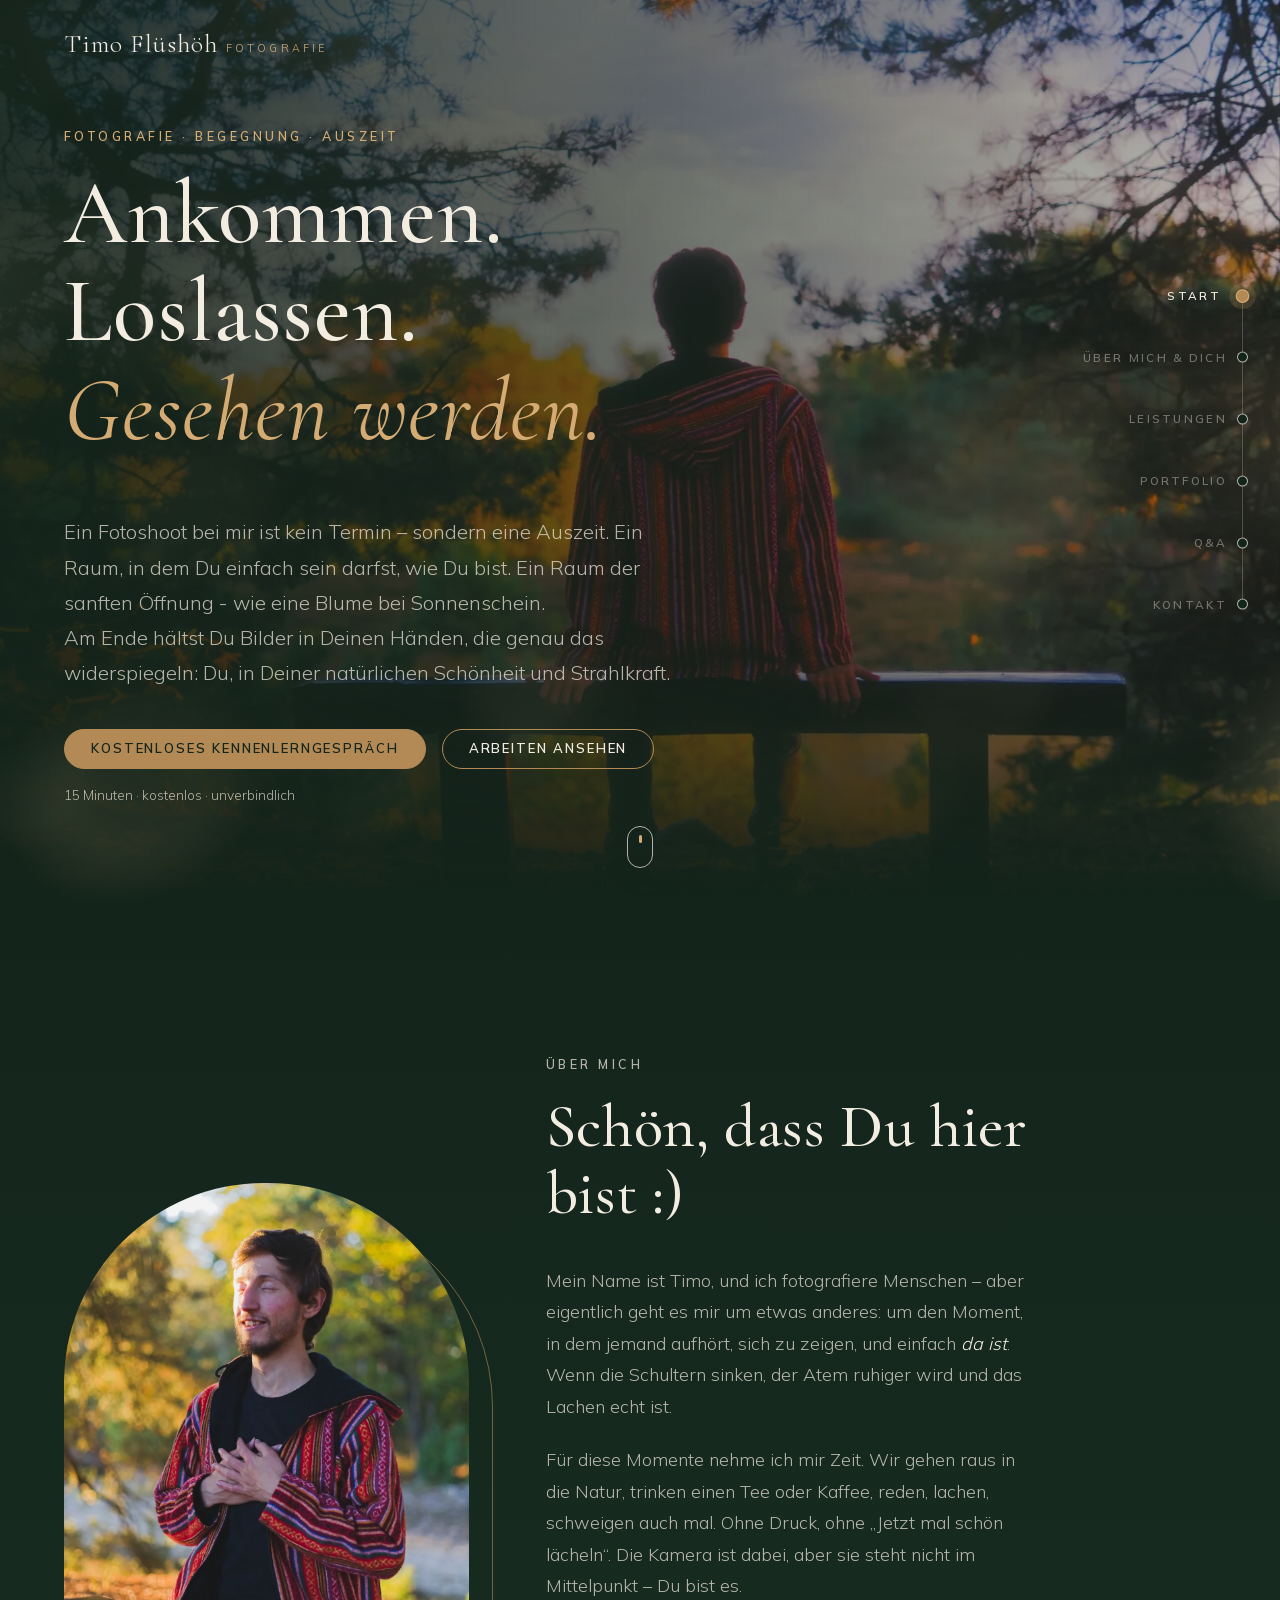
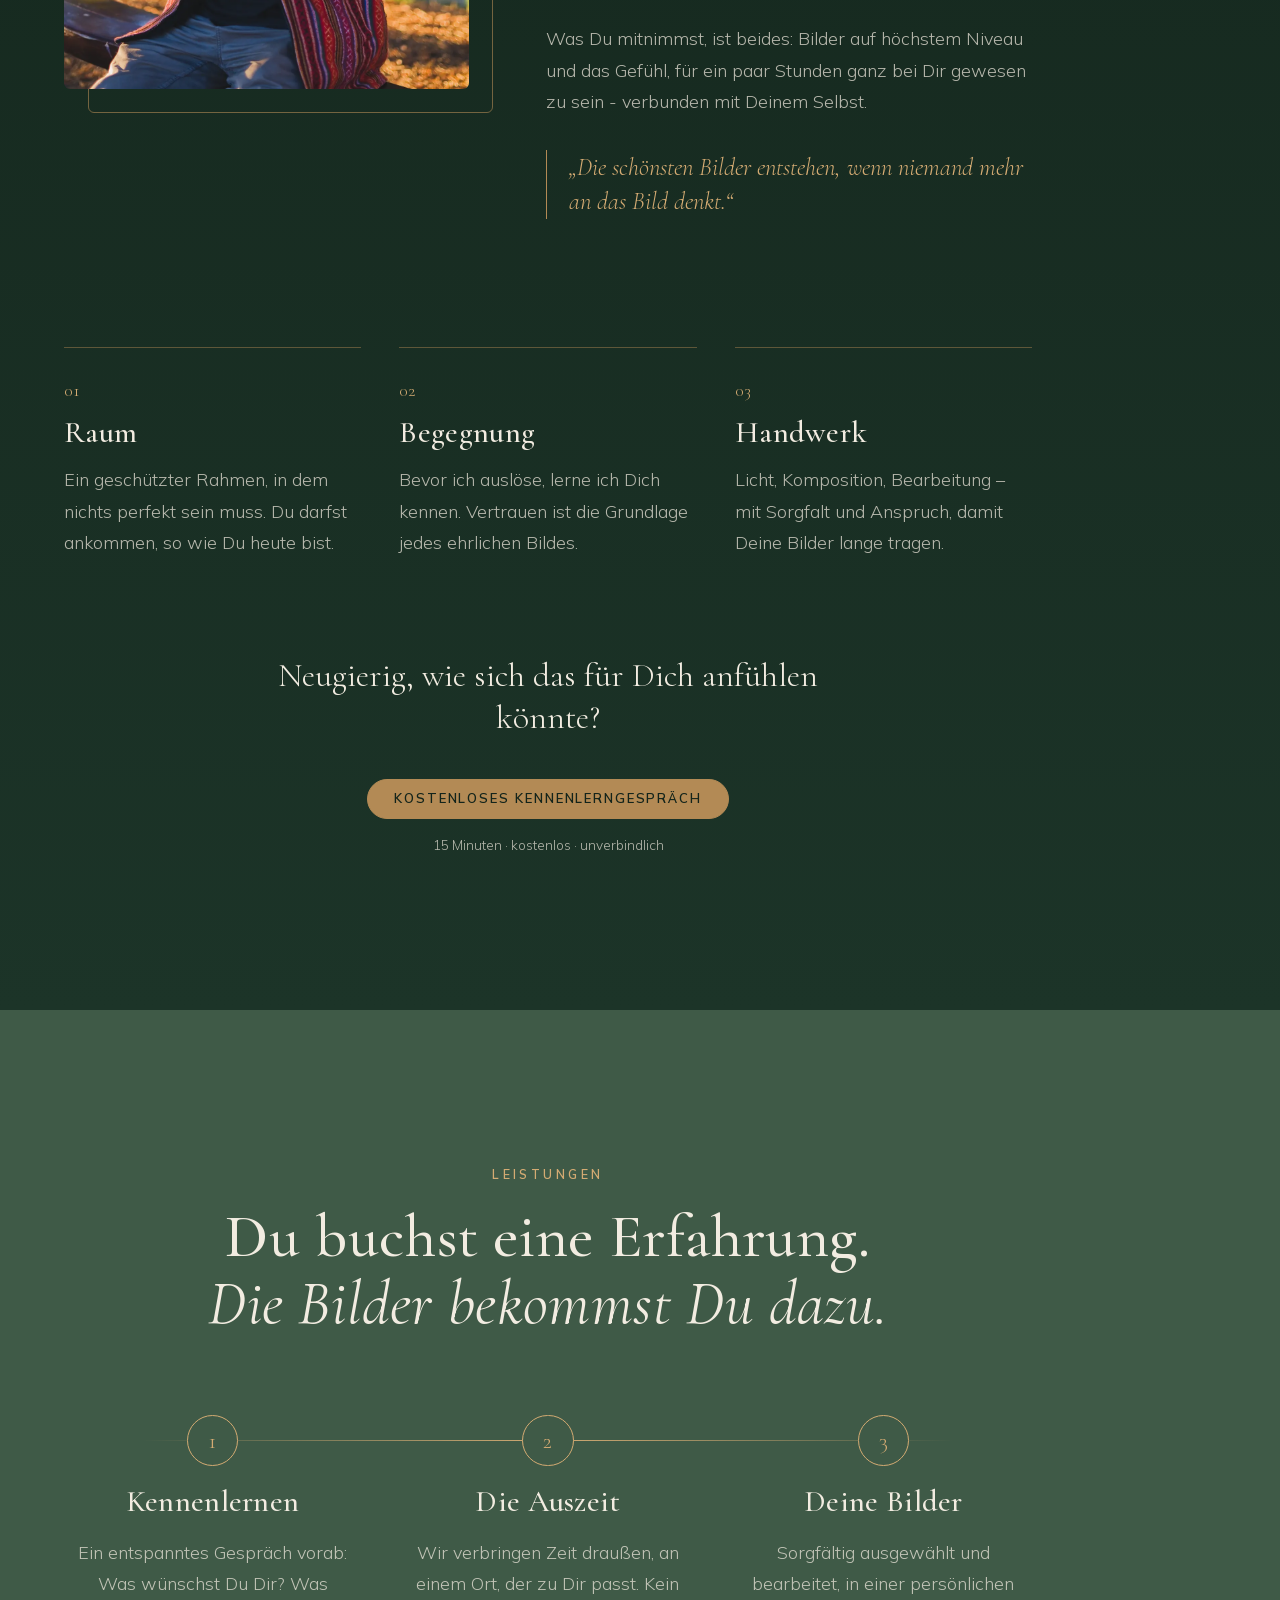
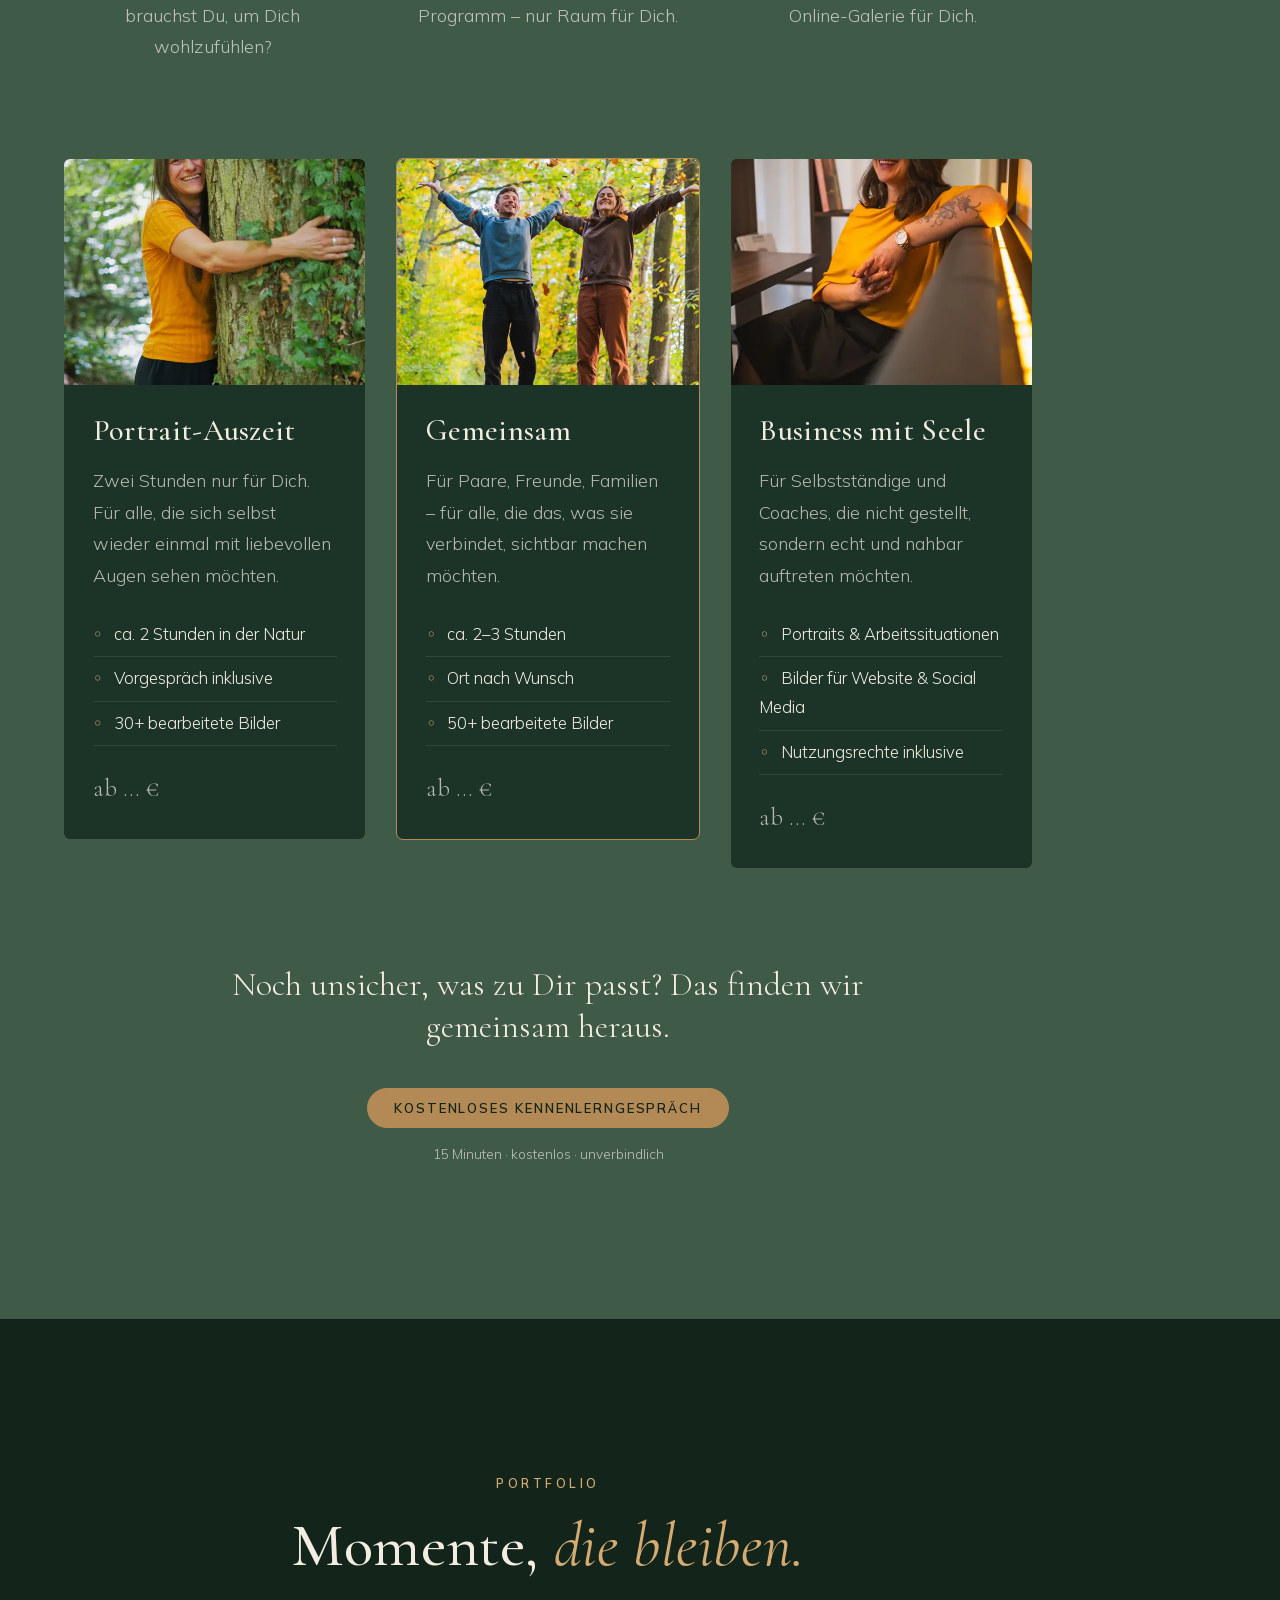
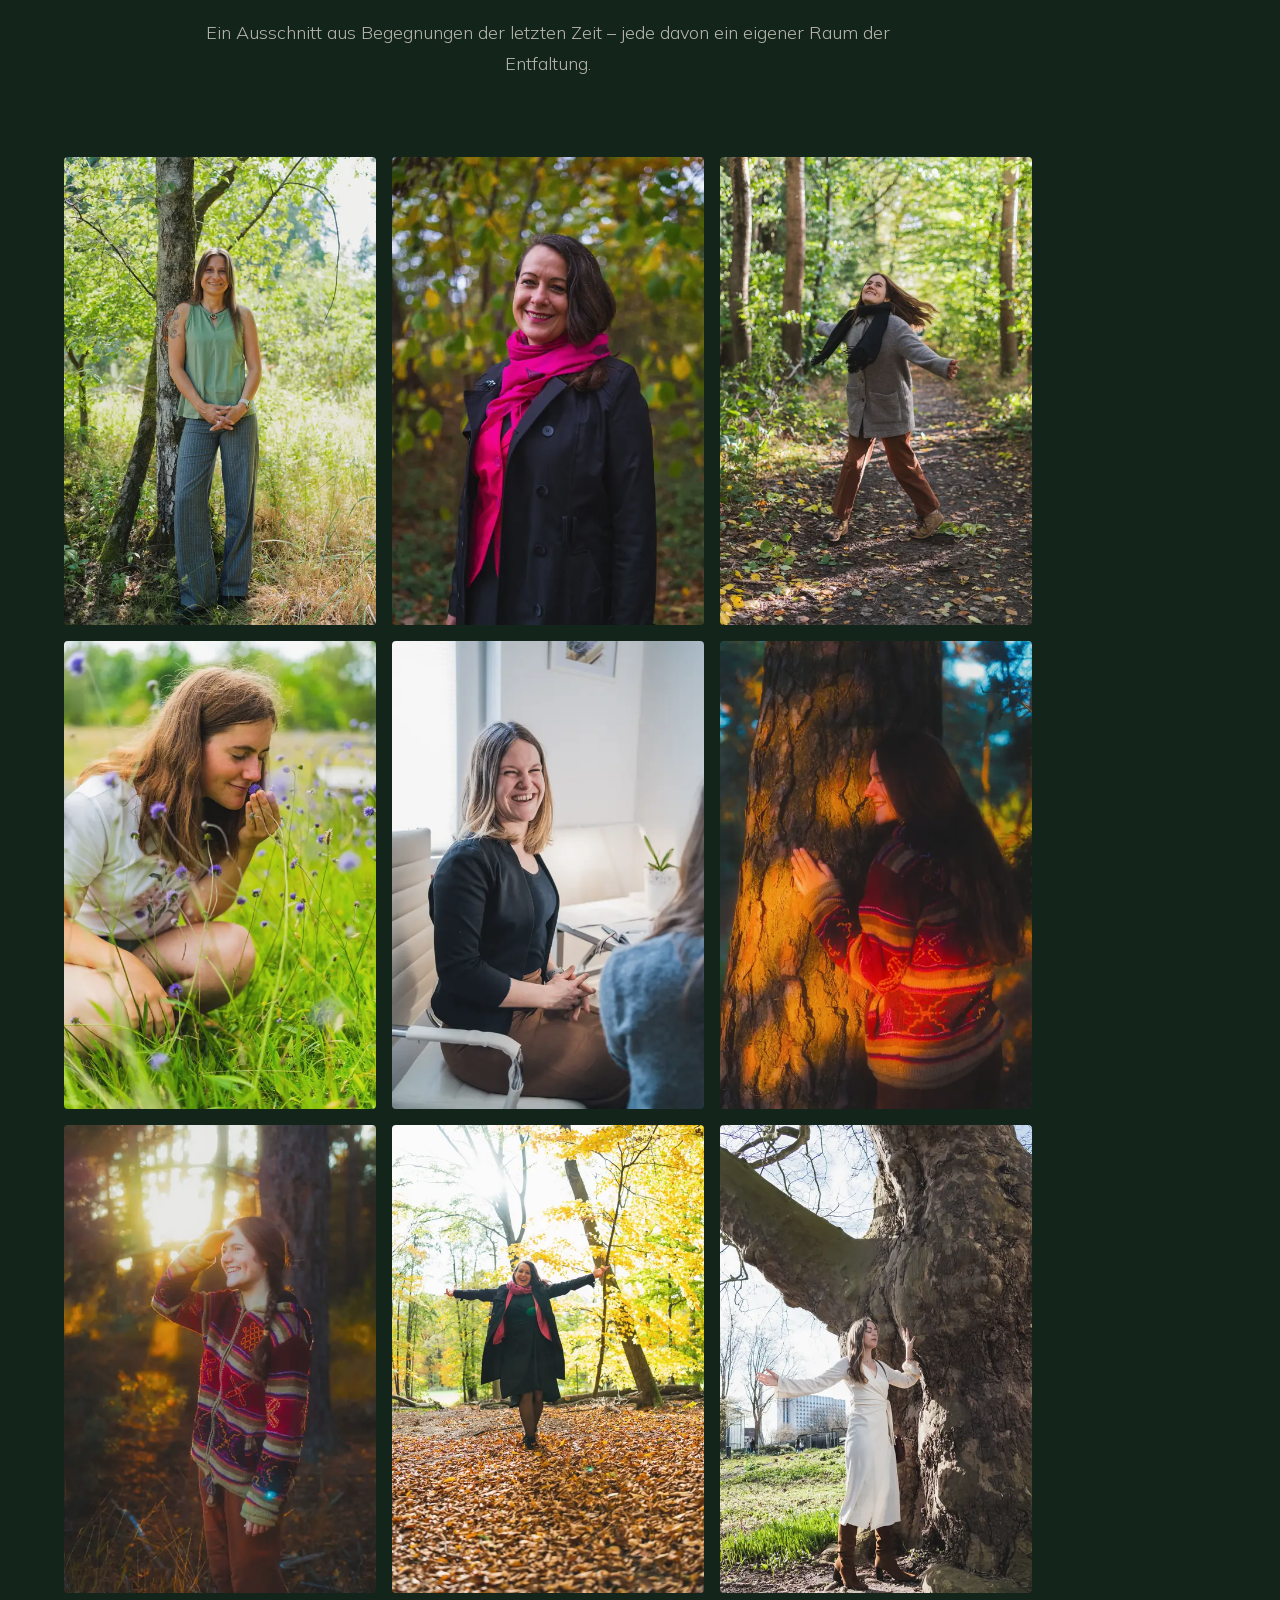
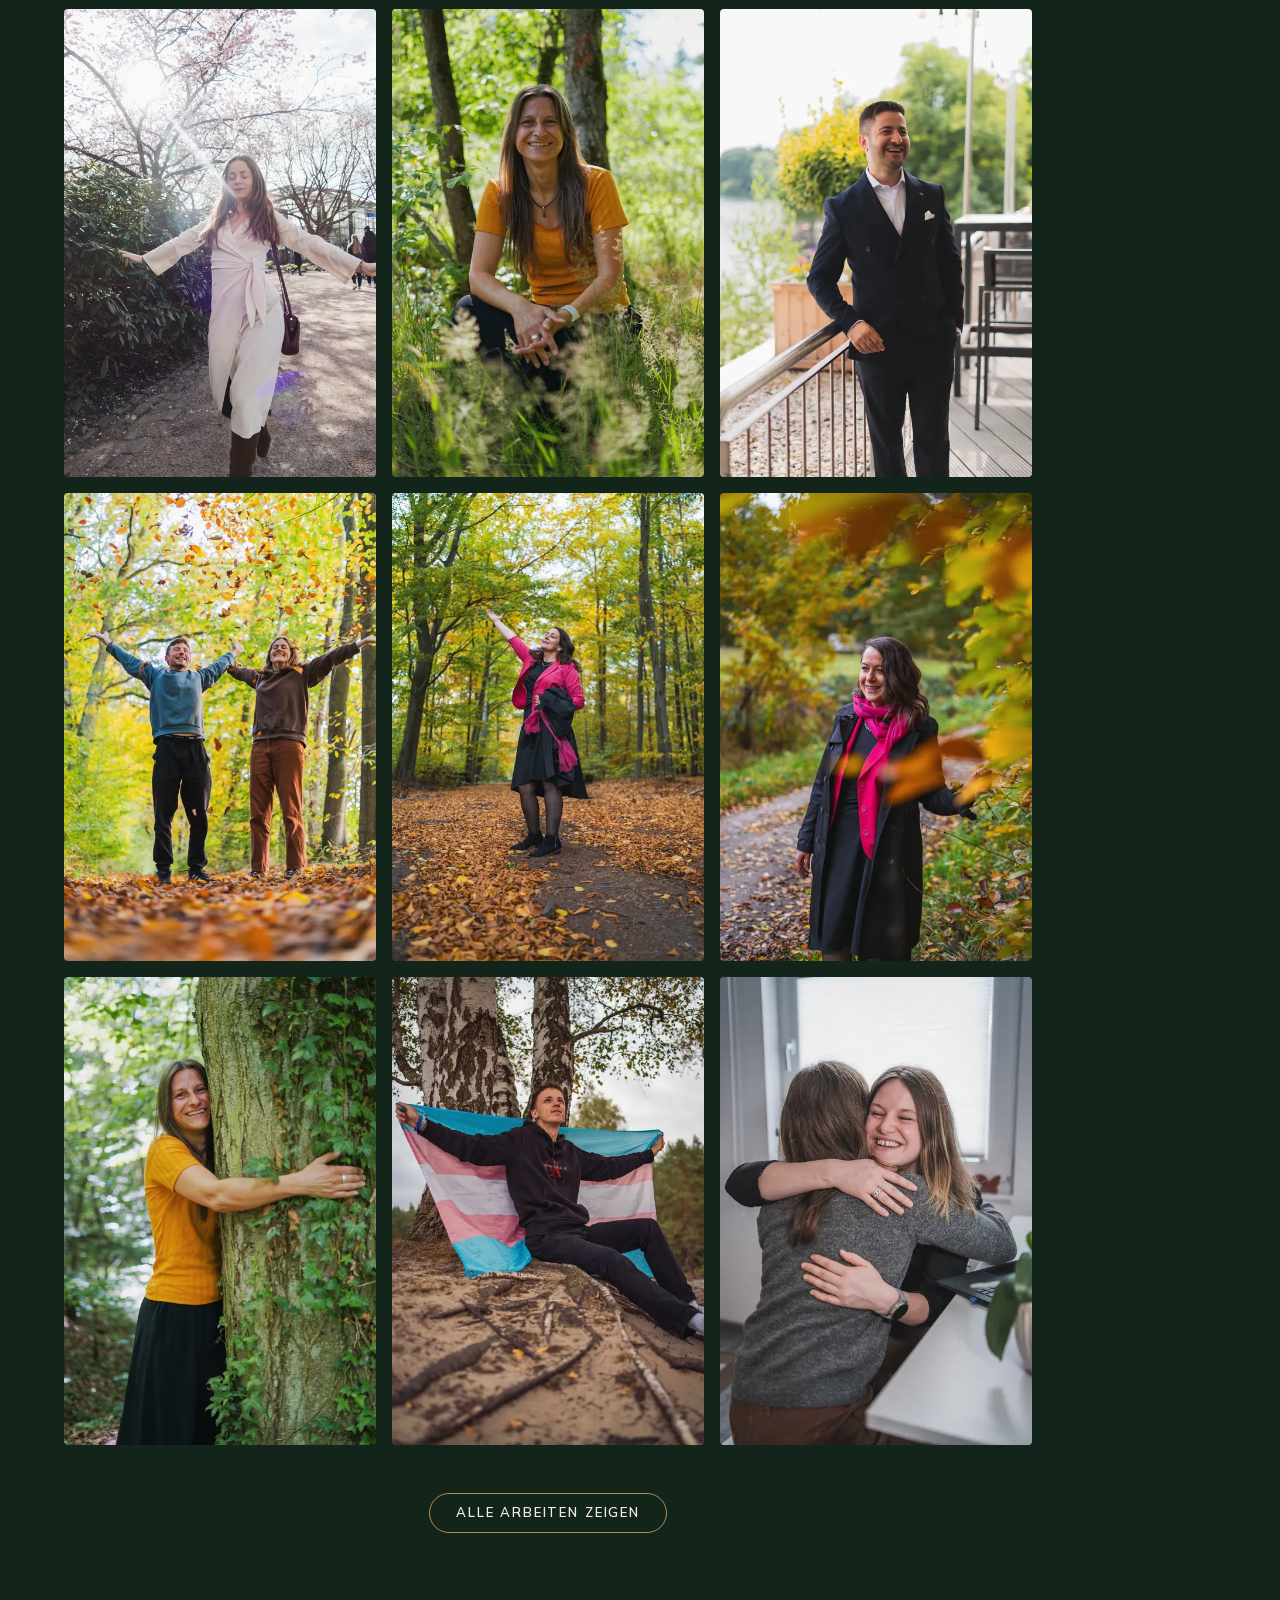
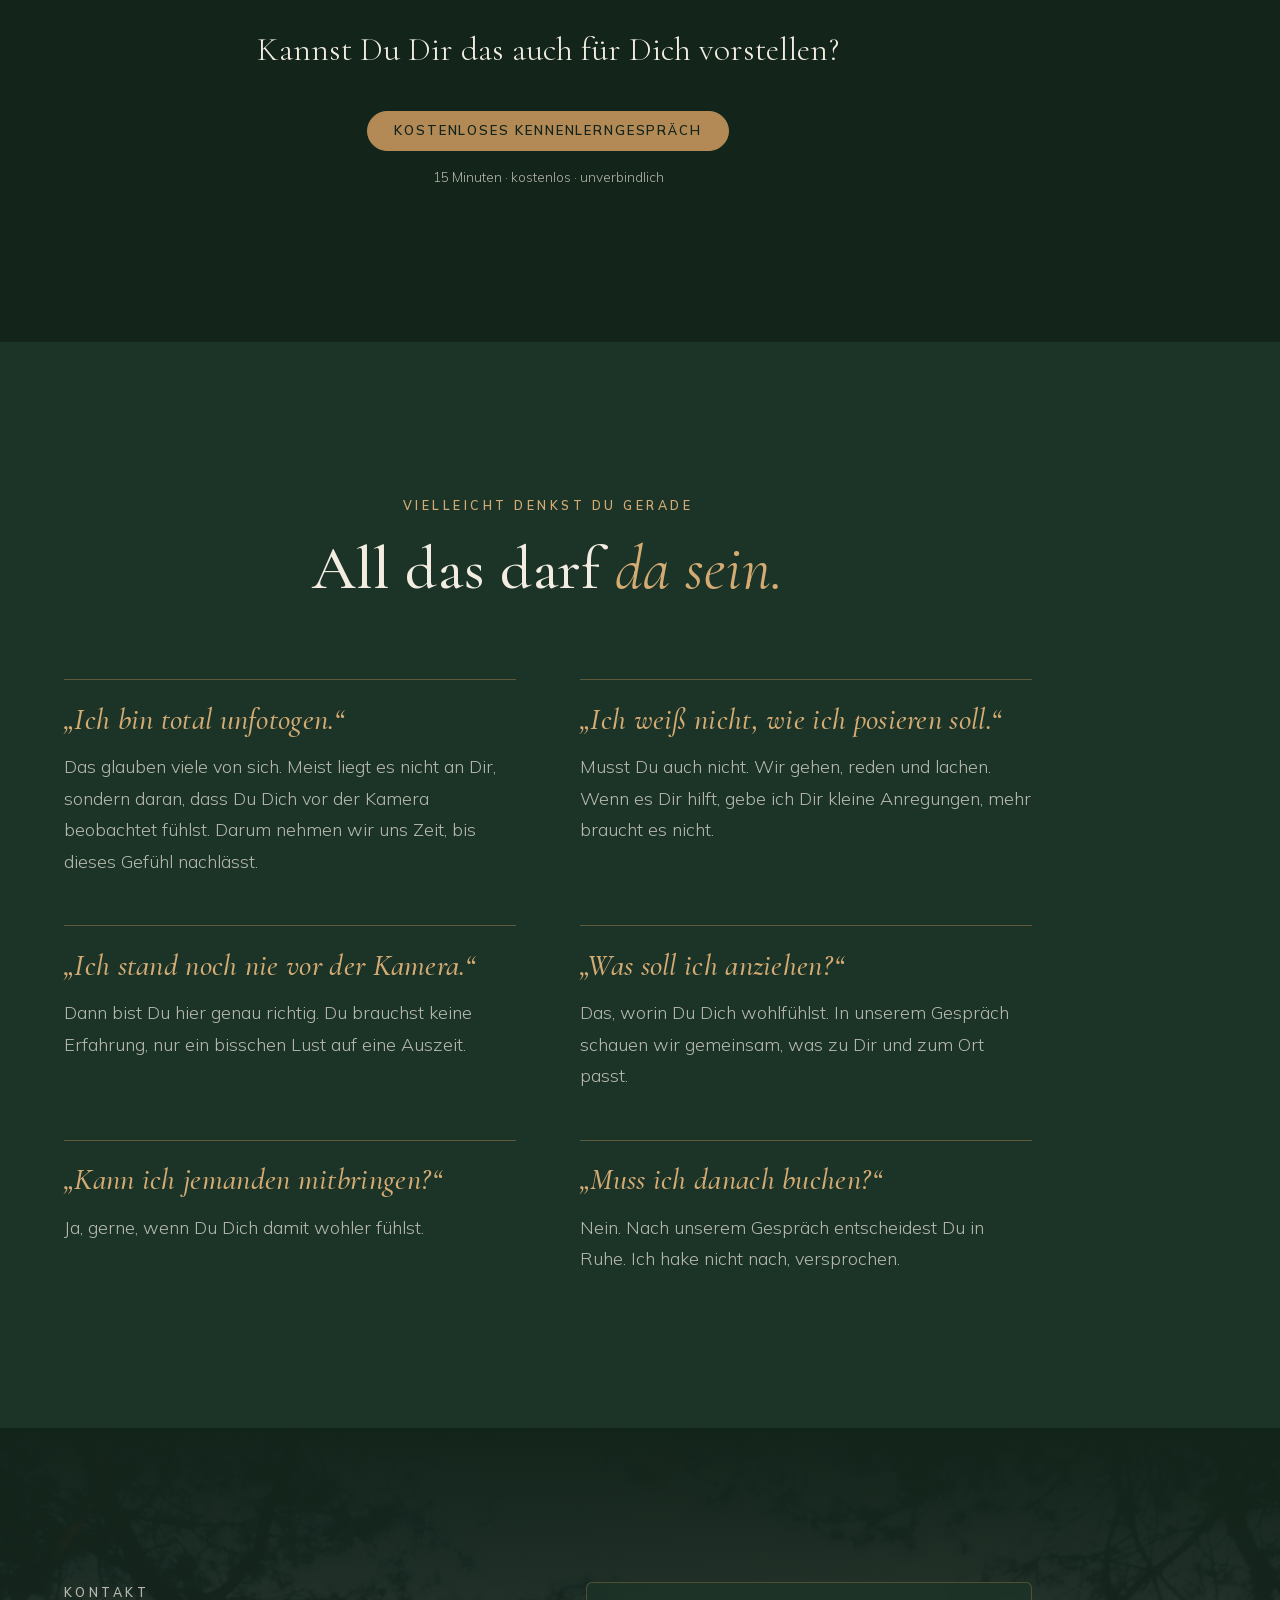
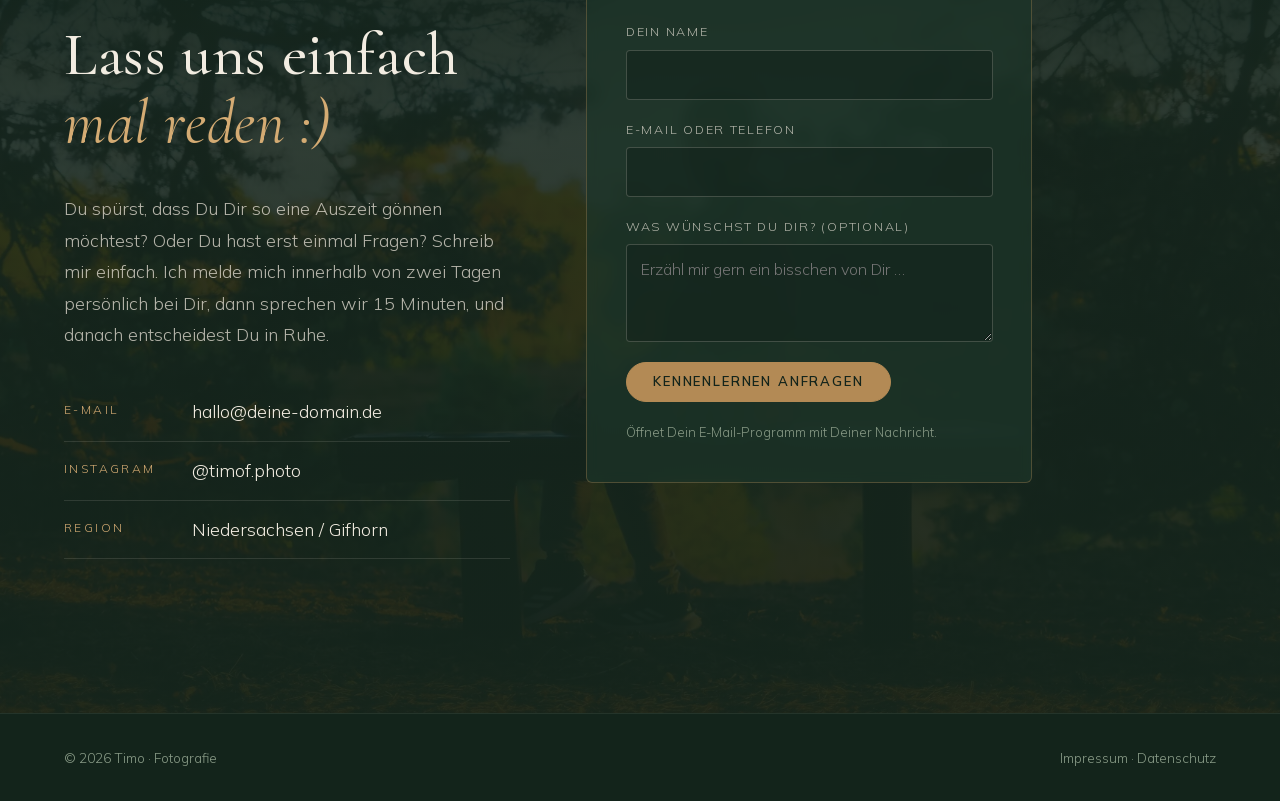
==== commit 30d5236a: "Test: Komorebi-Lichteffekt über den Hintergründen Eigener Branch zum Ausprobieren, nur lokal. Effekt" ====
--- a/index.html
+++ b/index.html
@@ -8,6 +8,7 @@
   <meta name="theme-color" content="#13241b">
   <link rel="preload" as="font" type="font/woff2" href="assets/fonts/cormorant-garamond.woff2" crossorigin>
   <link rel="stylesheet" href="assets/css/style.css">
+  <link rel="stylesheet" href="assets/css/komorebi.css"><!-- Komorebi-Test: diese Zeile und das Skript unten entfernen = Effekt weg -->
   <link rel="preload" as="image" href="assets/img/timo/t16.webp">
 </head>
 <body>
@@ -262,5 +263,6 @@
   <script src="assets/js/galerie-reihenfolge.js"></script>
   <script src="assets/js/kontakt-einstellungen.js"></script>
   <script src="assets/js/main.js"></script>
+  <script src="assets/js/komorebi.js"></script>
 </body>
 </html>
--- a/assets/css/komorebi.css
+++ b/assets/css/komorebi.css
@@ -0,0 +1,26 @@
+/* Komorebi-Test: Lichtebene liegt über den Hintergründen, Inhalte liegen darüber */
+.komorebi {
+  position: fixed;
+  inset: 0;
+  width: 100%;
+  height: 100%;
+  z-index: 1;
+  pointer-events: none;
+}
+
+.hero__content,
+.about__grid,
+.values,
+.section__head,
+.journey,
+.offers,
+.gallery,
+.gallery__more,
+.cta,
+.doubts__grid,
+.contact__inner,
+.footer {
+  position: relative;
+  z-index: 2;
+}
+.scroll-hint { z-index: 2; }
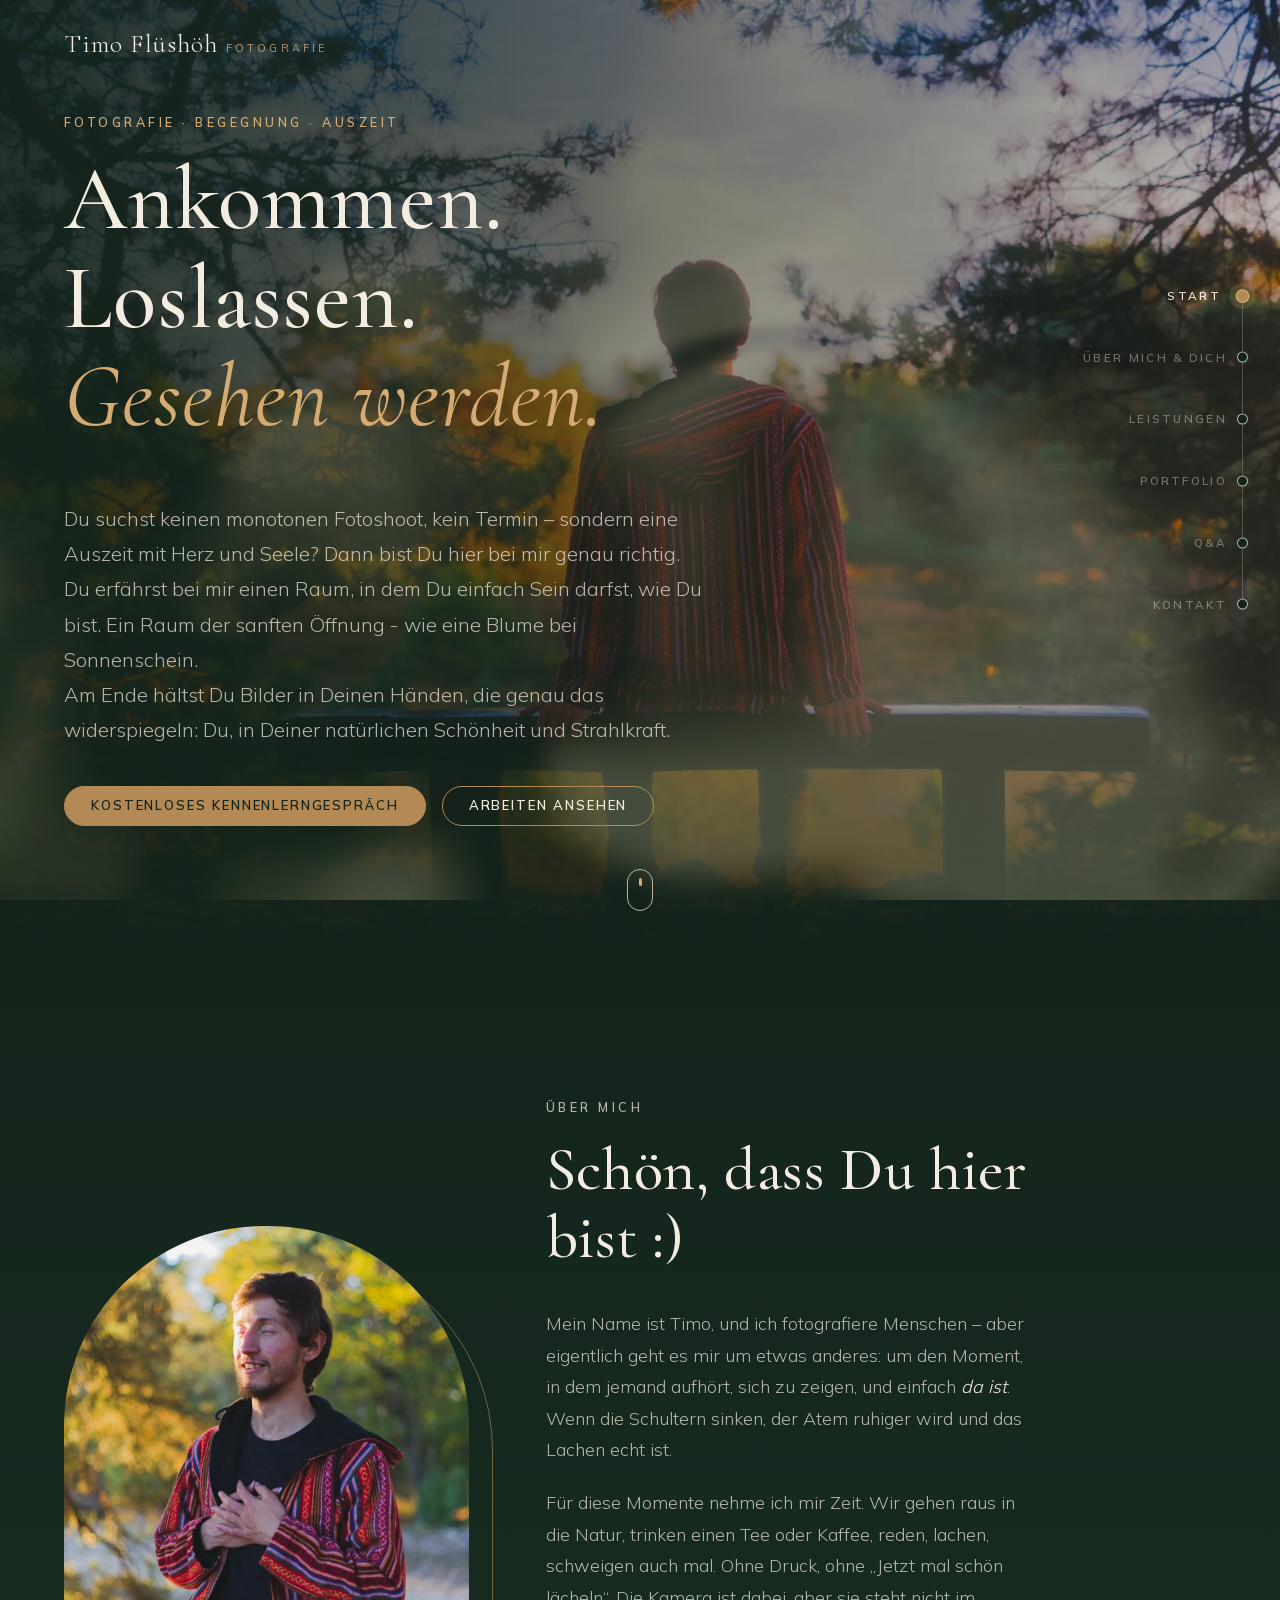
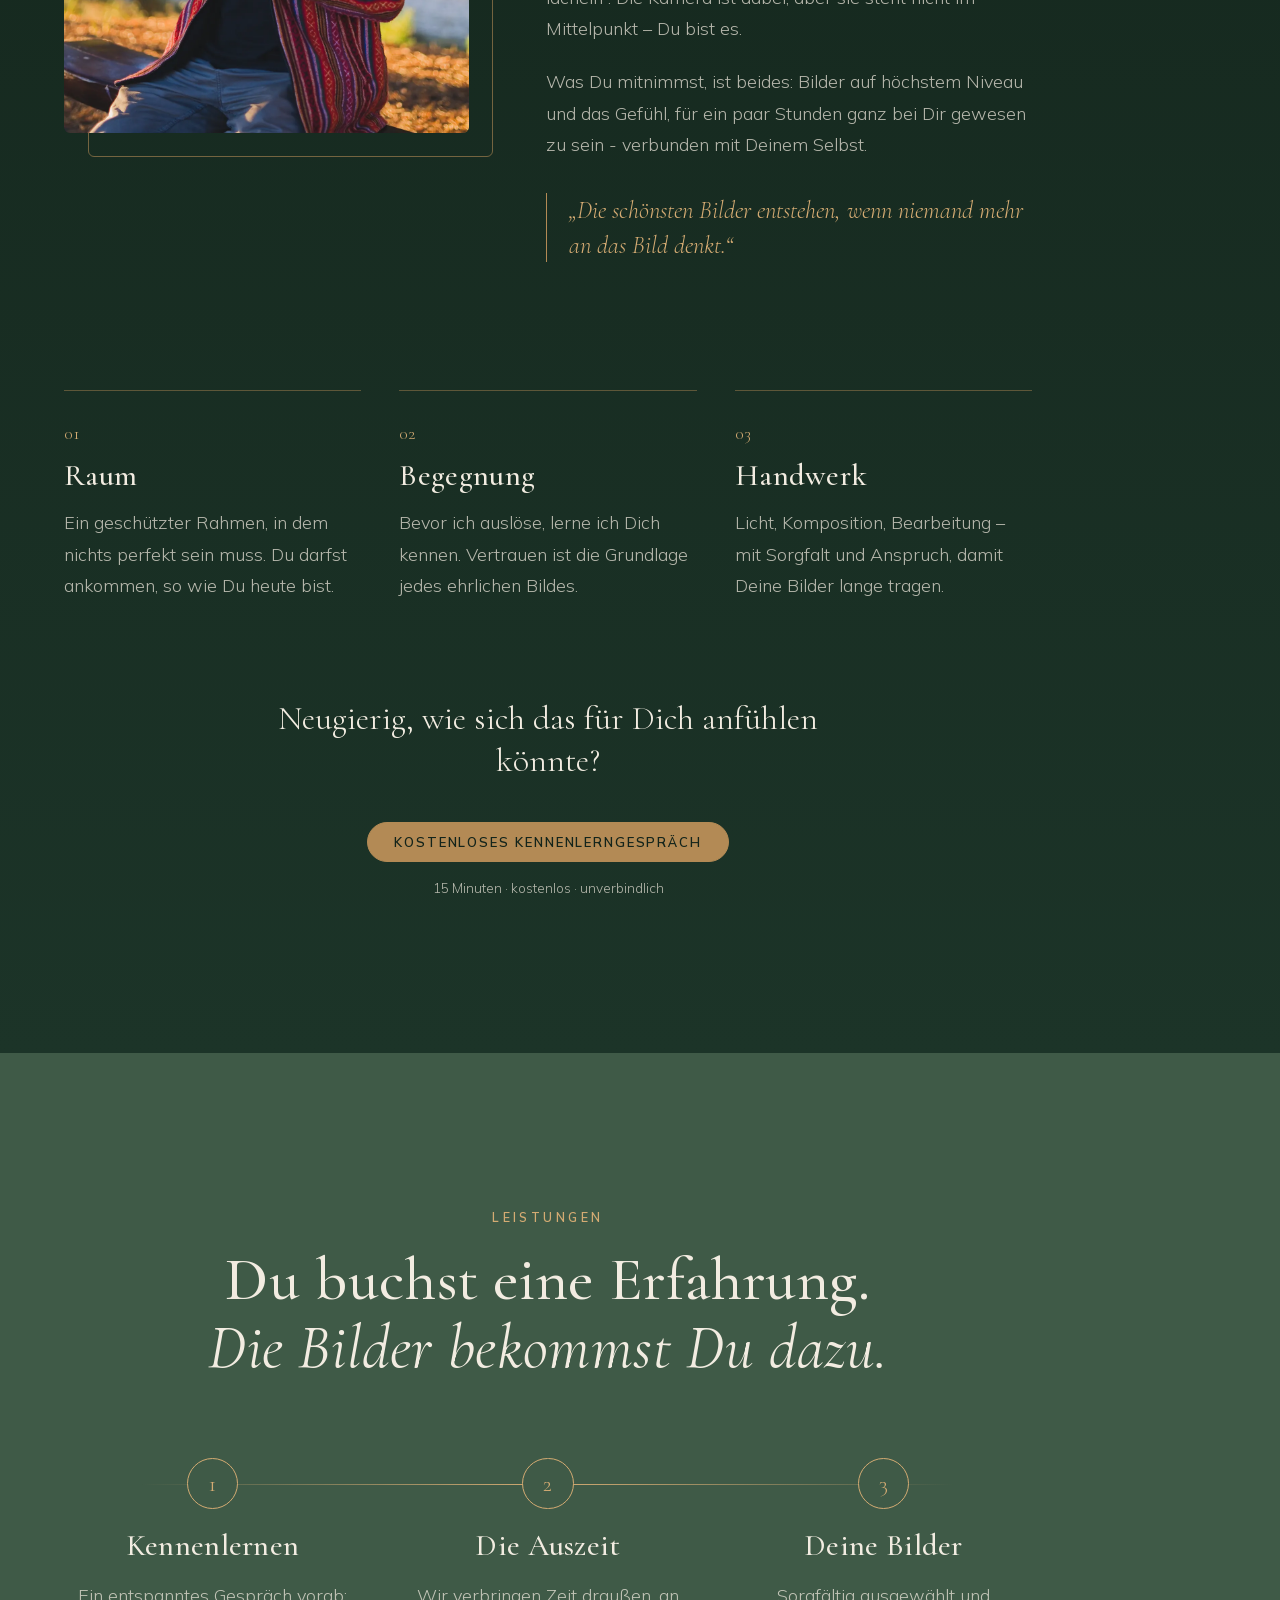
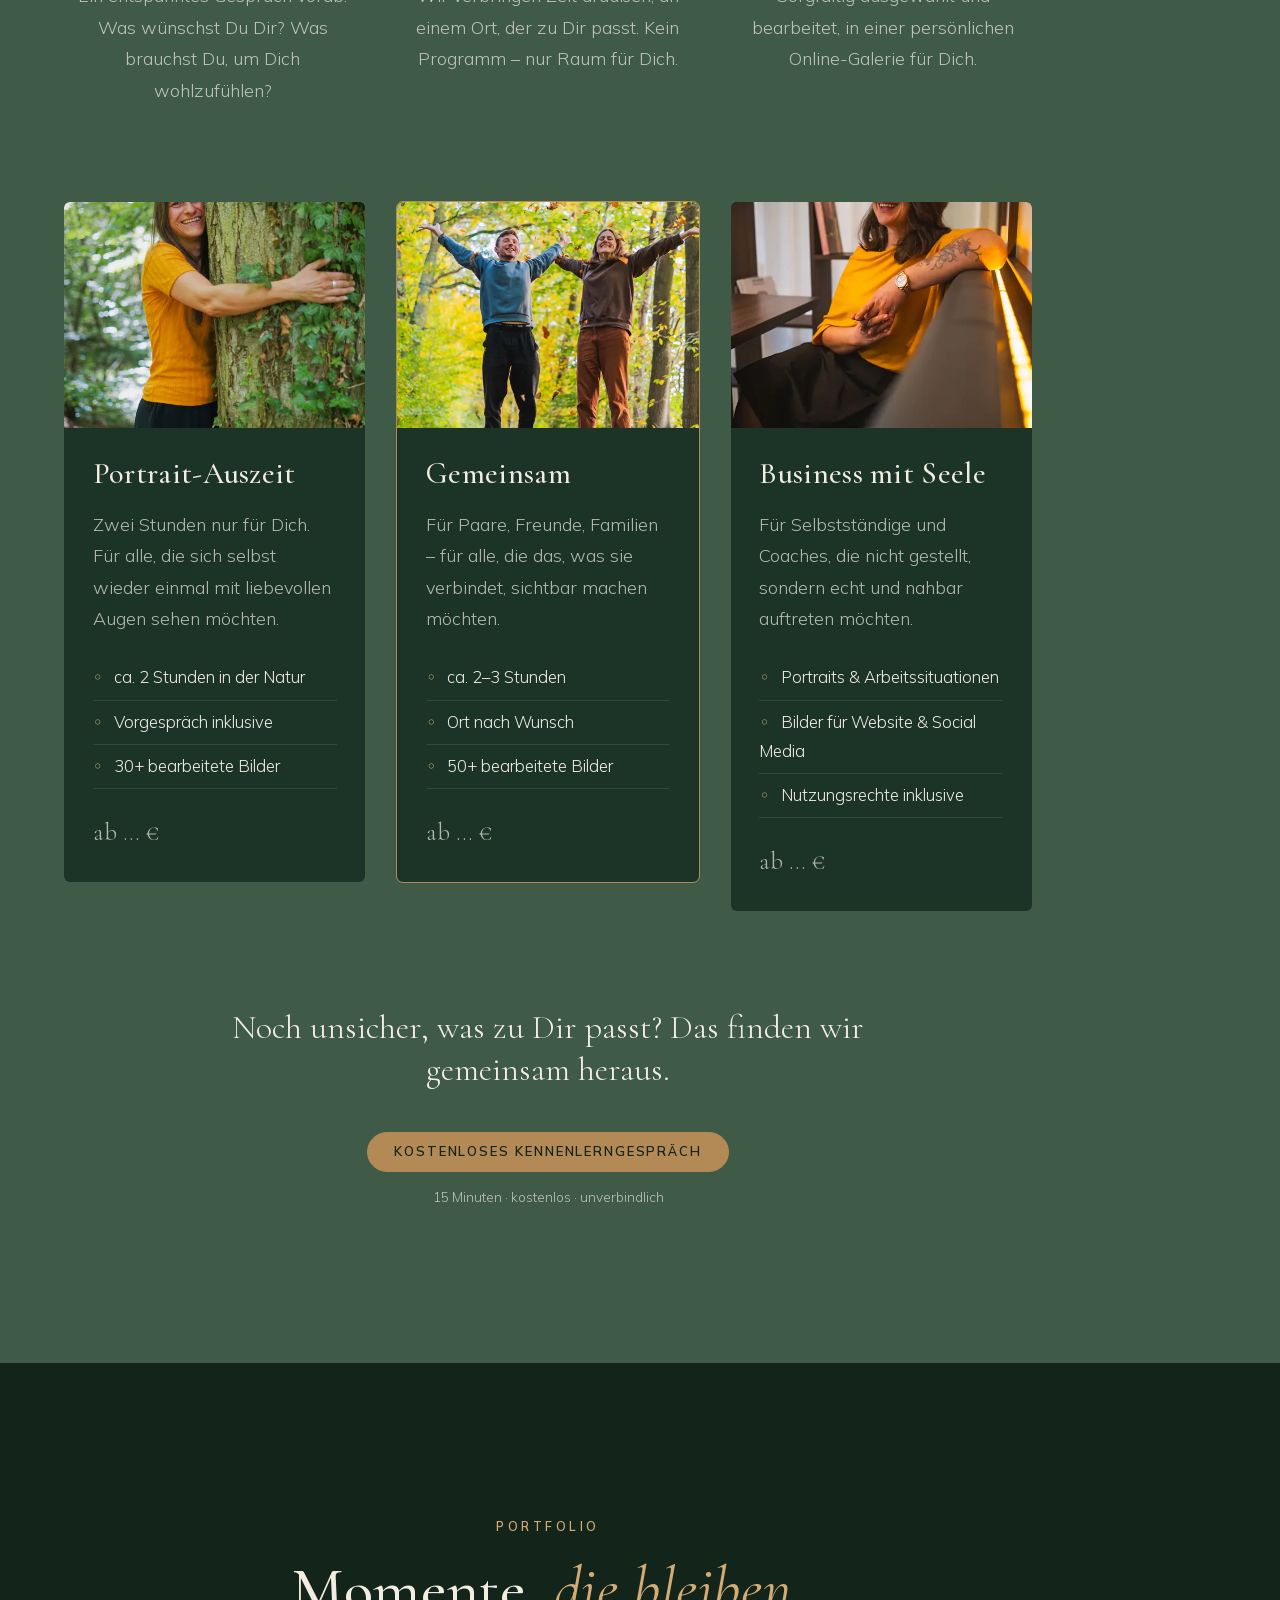
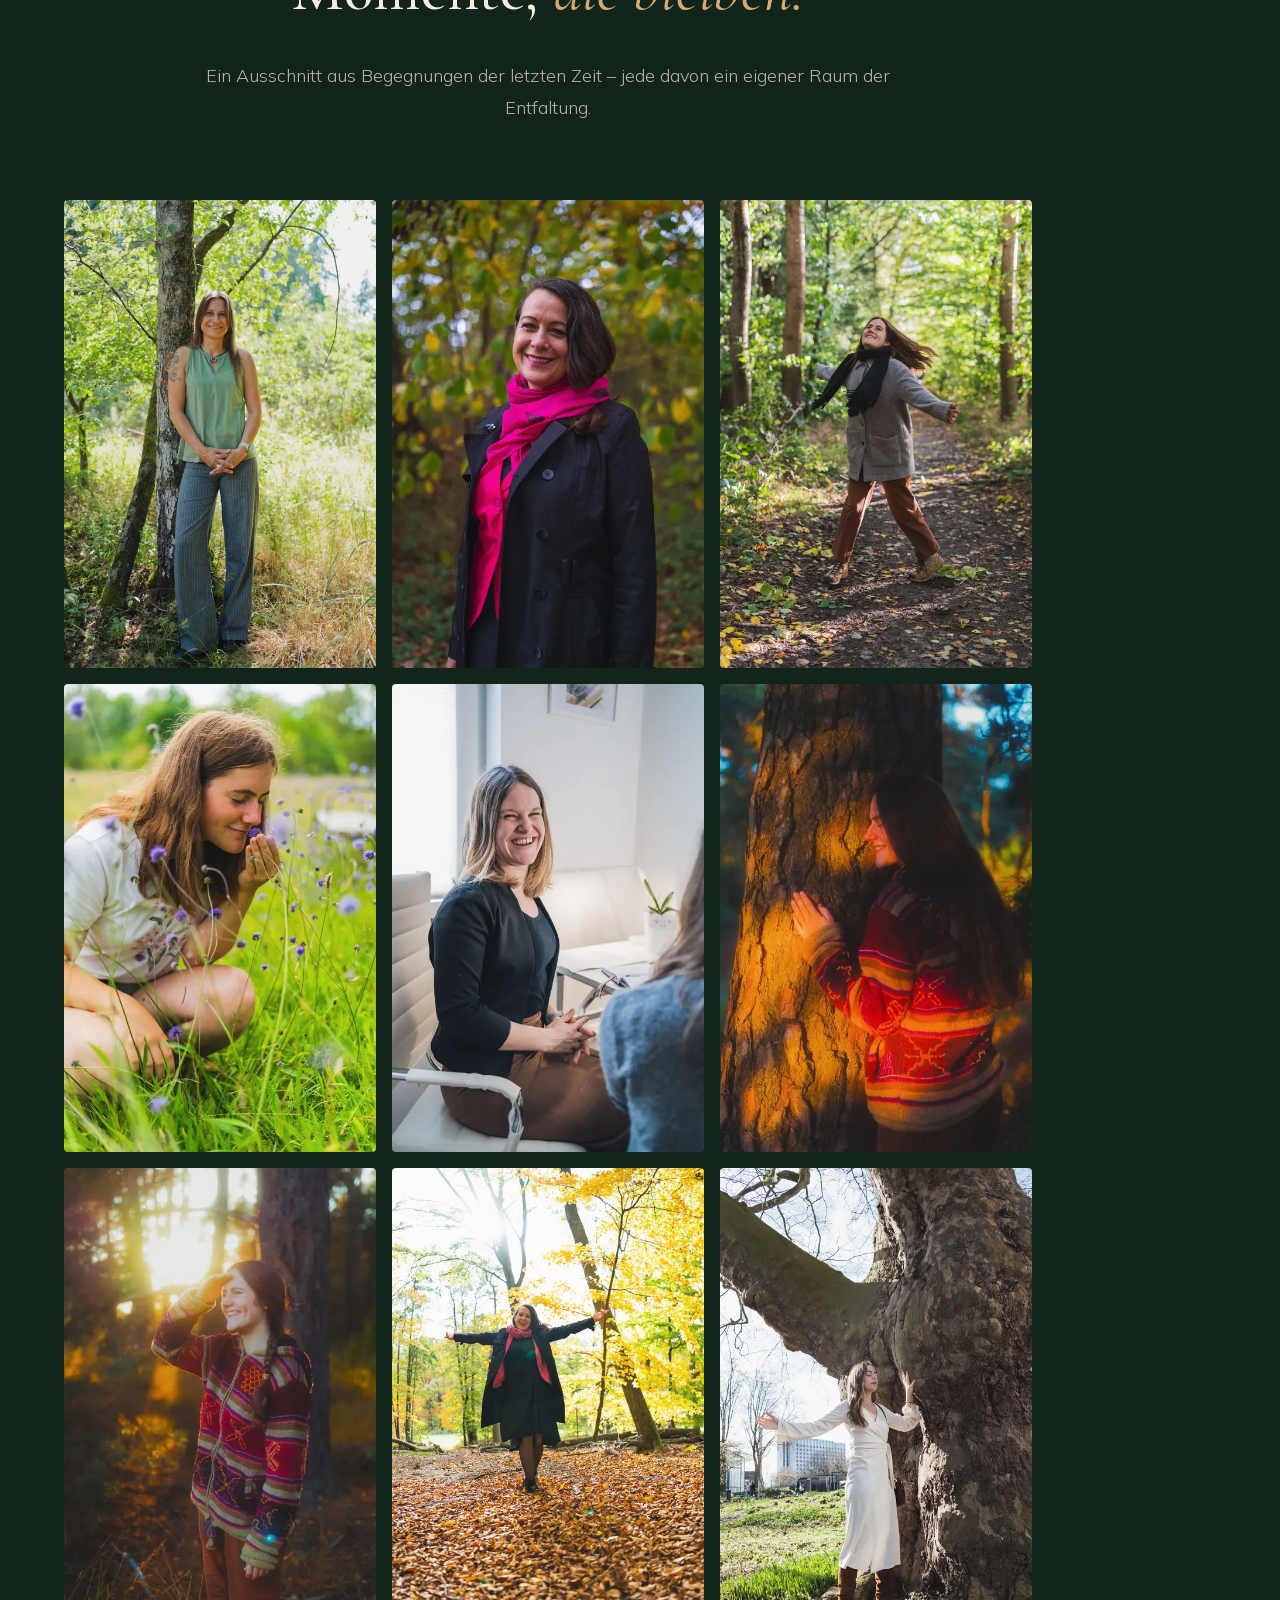
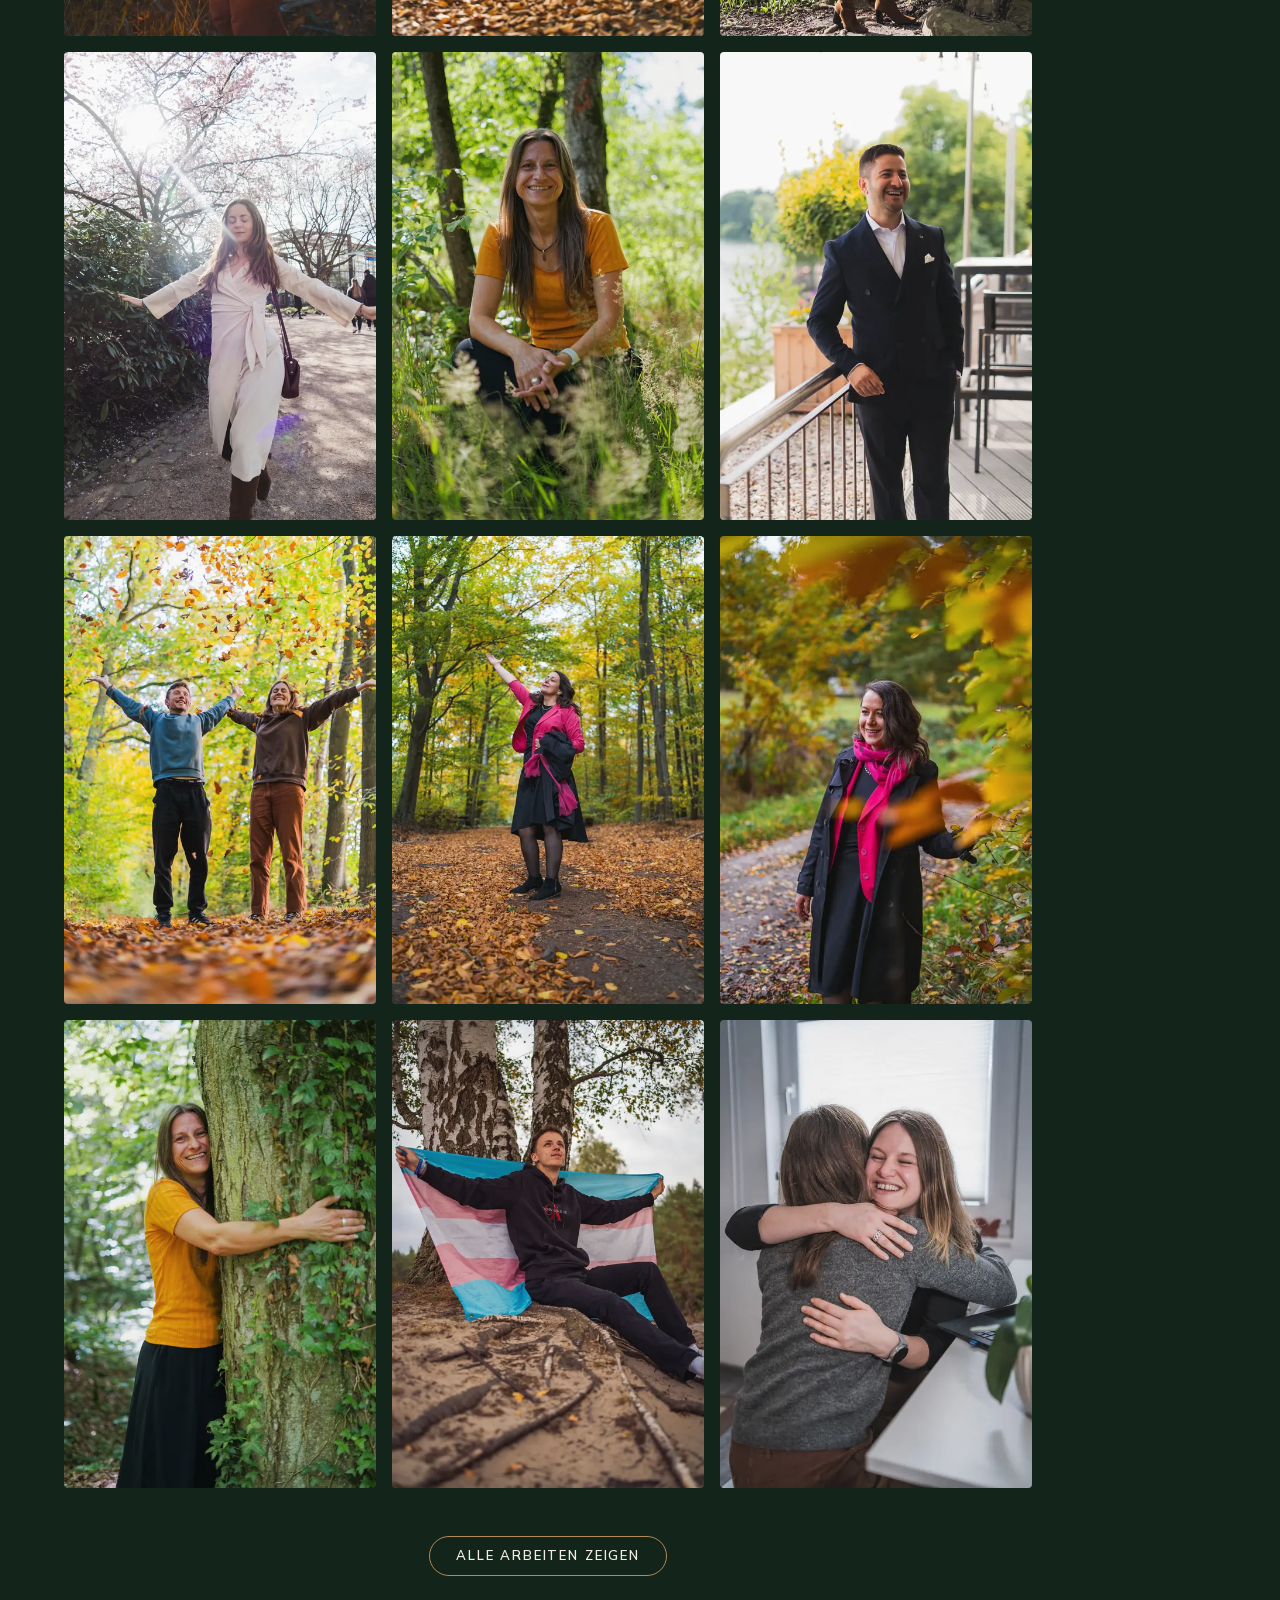
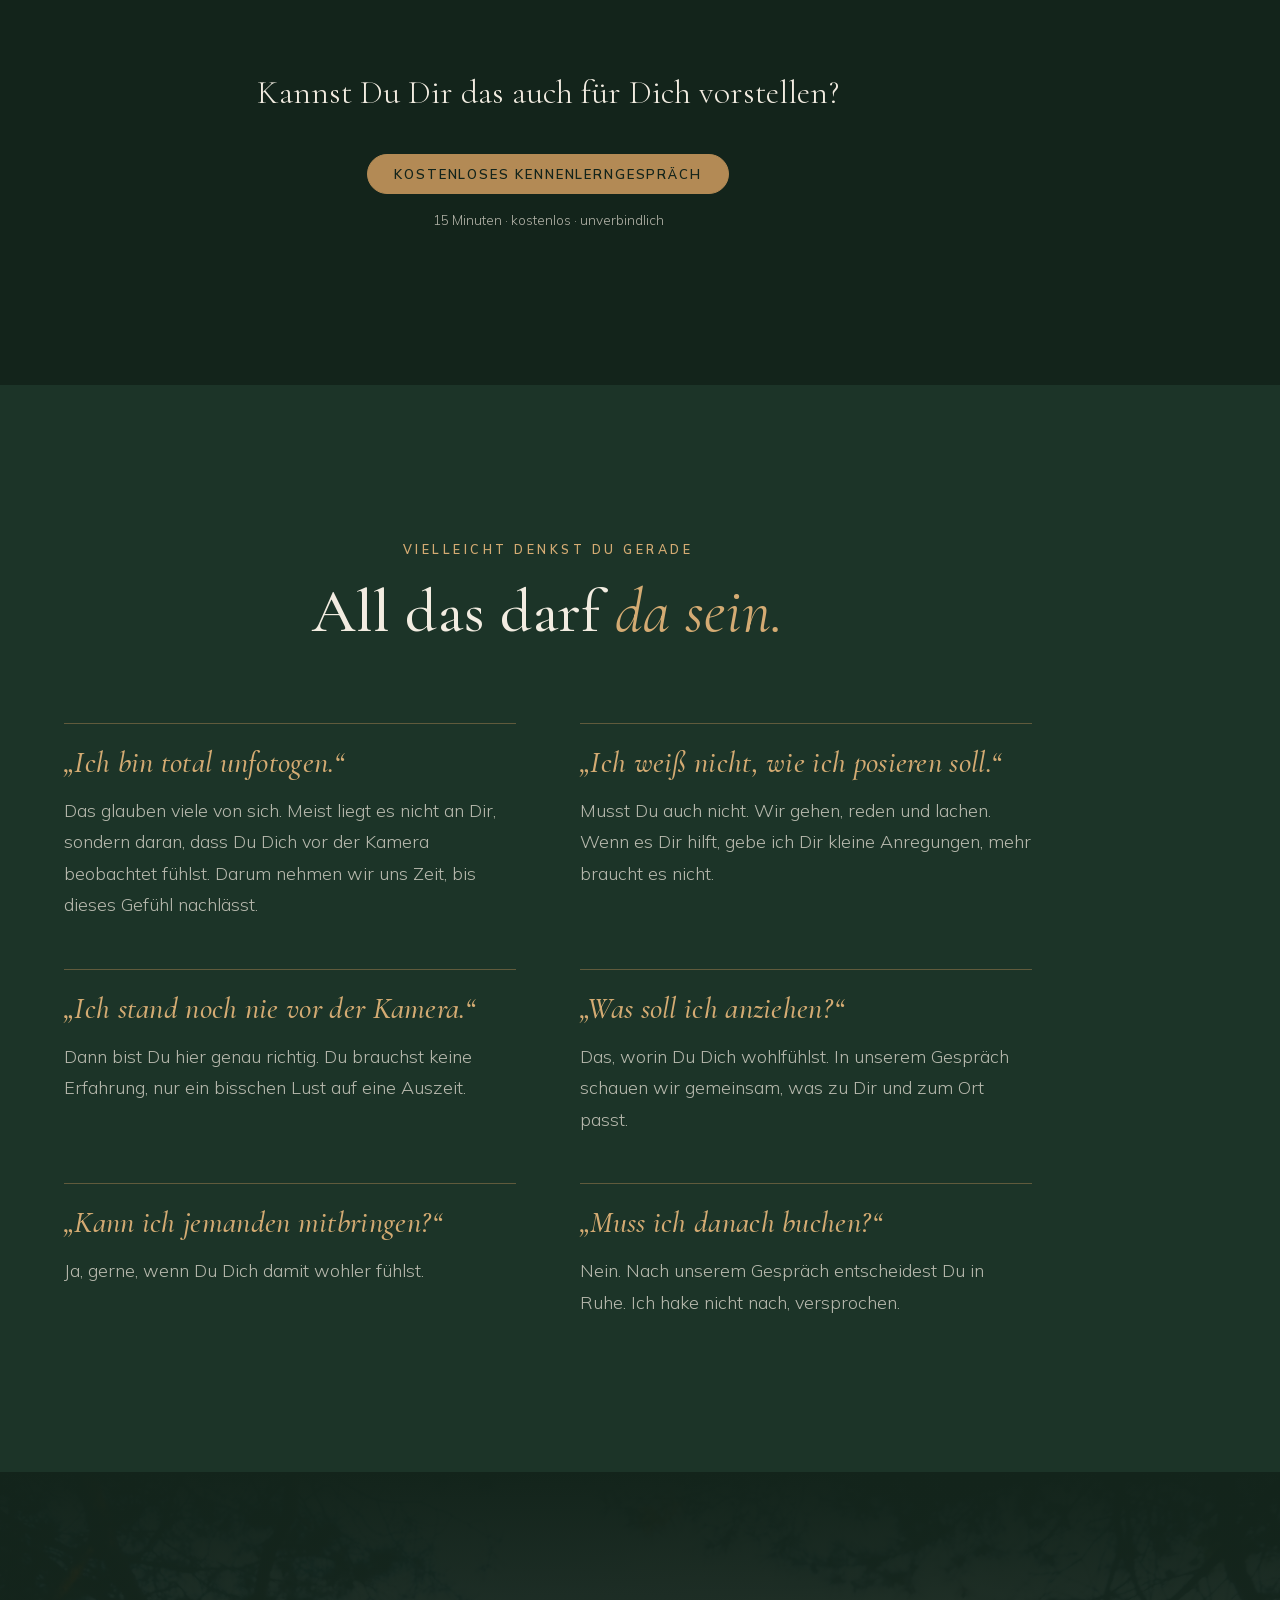
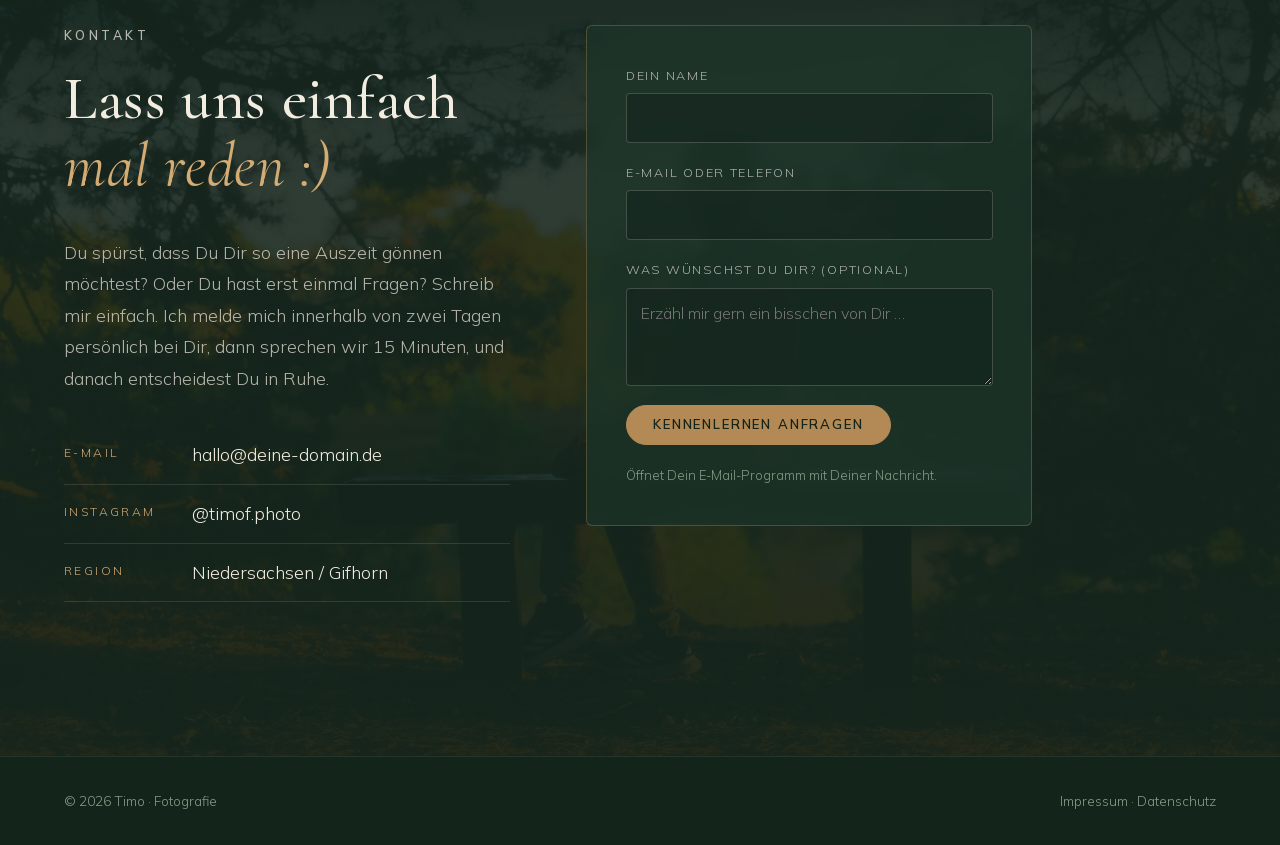
==== commit b209be66: "Text im Startbereich angepasst Co-Authored-By: Claude Opus 5.5 <noreply@anthropic.com>" ====
--- a/index.html
+++ b/index.html
@@ -39,7 +39,7 @@
       <div class="hero__content">
         <p class="eyebrow reveal">Fotografie · Begegnung · Auszeit</p>
         <h1 class="reveal">Ankommen.<br>Loslassen.<br><em>Gesehen werden.</em></h1>
-        <p class="hero__lead reveal">Ein Fotoshoot bei mir ist kein Termin – sondern eine Auszeit. Ein Raum, in dem Du einfach sein darfst, wie Du bist. Ein Raum der sanften Öffnung - wie eine Blume bei Sonnenschein.<br>Am Ende hältst Du Bilder in Deinen Händen, die genau das widerspiegeln: Du, in Deiner natürlichen Schönheit und Strahlkraft.</p>
+        <p class="hero__lead reveal">Du suchst keinen monotonen Fotoshoot, kein Termin – sondern eine Auszeit mit Herz und Seele? Dann bist Du hier bei mir genau richtig. Du erfährst bei mir einen Raum, in dem Du einfach Sein darfst, wie Du bist. Ein Raum der sanften Öffnung - wie eine Blume bei Sonnenschein.<br>Am Ende hältst Du Bilder in Deinen Händen, die genau das widerspiegeln: Du, in Deiner natürlichen Schönheit und Strahlkraft.</p>
         <div class="hero__actions reveal">
           <a href="#kontakt" class="btn btn--bronze">Kostenloses Kennenlerngespräch</a>
           <a href="#portfolio" class="btn btn--ghost">Arbeiten ansehen</a>
--- a/assets/css/komorebi.css
+++ b/assets/css/komorebi.css
@@ -1,11 +1,29 @@
 /* Komorebi-Test: Lichtebene liegt über den Hintergründen, Inhalte liegen darüber */
 .komorebi {
   position: fixed;
-  inset: 0;
+  top: 0;
+  left: 0;
   width: 100%;
-  height: 100%;
+  height: 100vh;
+  height: 100lvh; /* volle Höhe bei eingefahrener Browserleiste, ändert sich beim Scrollen nicht */
   z-index: 1;
   pointer-events: none;
+}
+
+/* Touch-Geräte: Licht hängt an der Seite, damit die Browserleisten es nicht verschieben */
+.komorebi-page {
+  position: absolute;
+  top: 0;
+  left: 0;
+  width: 100%;
+  overflow: hidden;
+  z-index: 1;
+  pointer-events: none;
+}
+.komorebi-page .komorebi {
+  position: absolute;
+  height: 200vh;
+  height: 200lvh;
 }
 
 .hero__content,
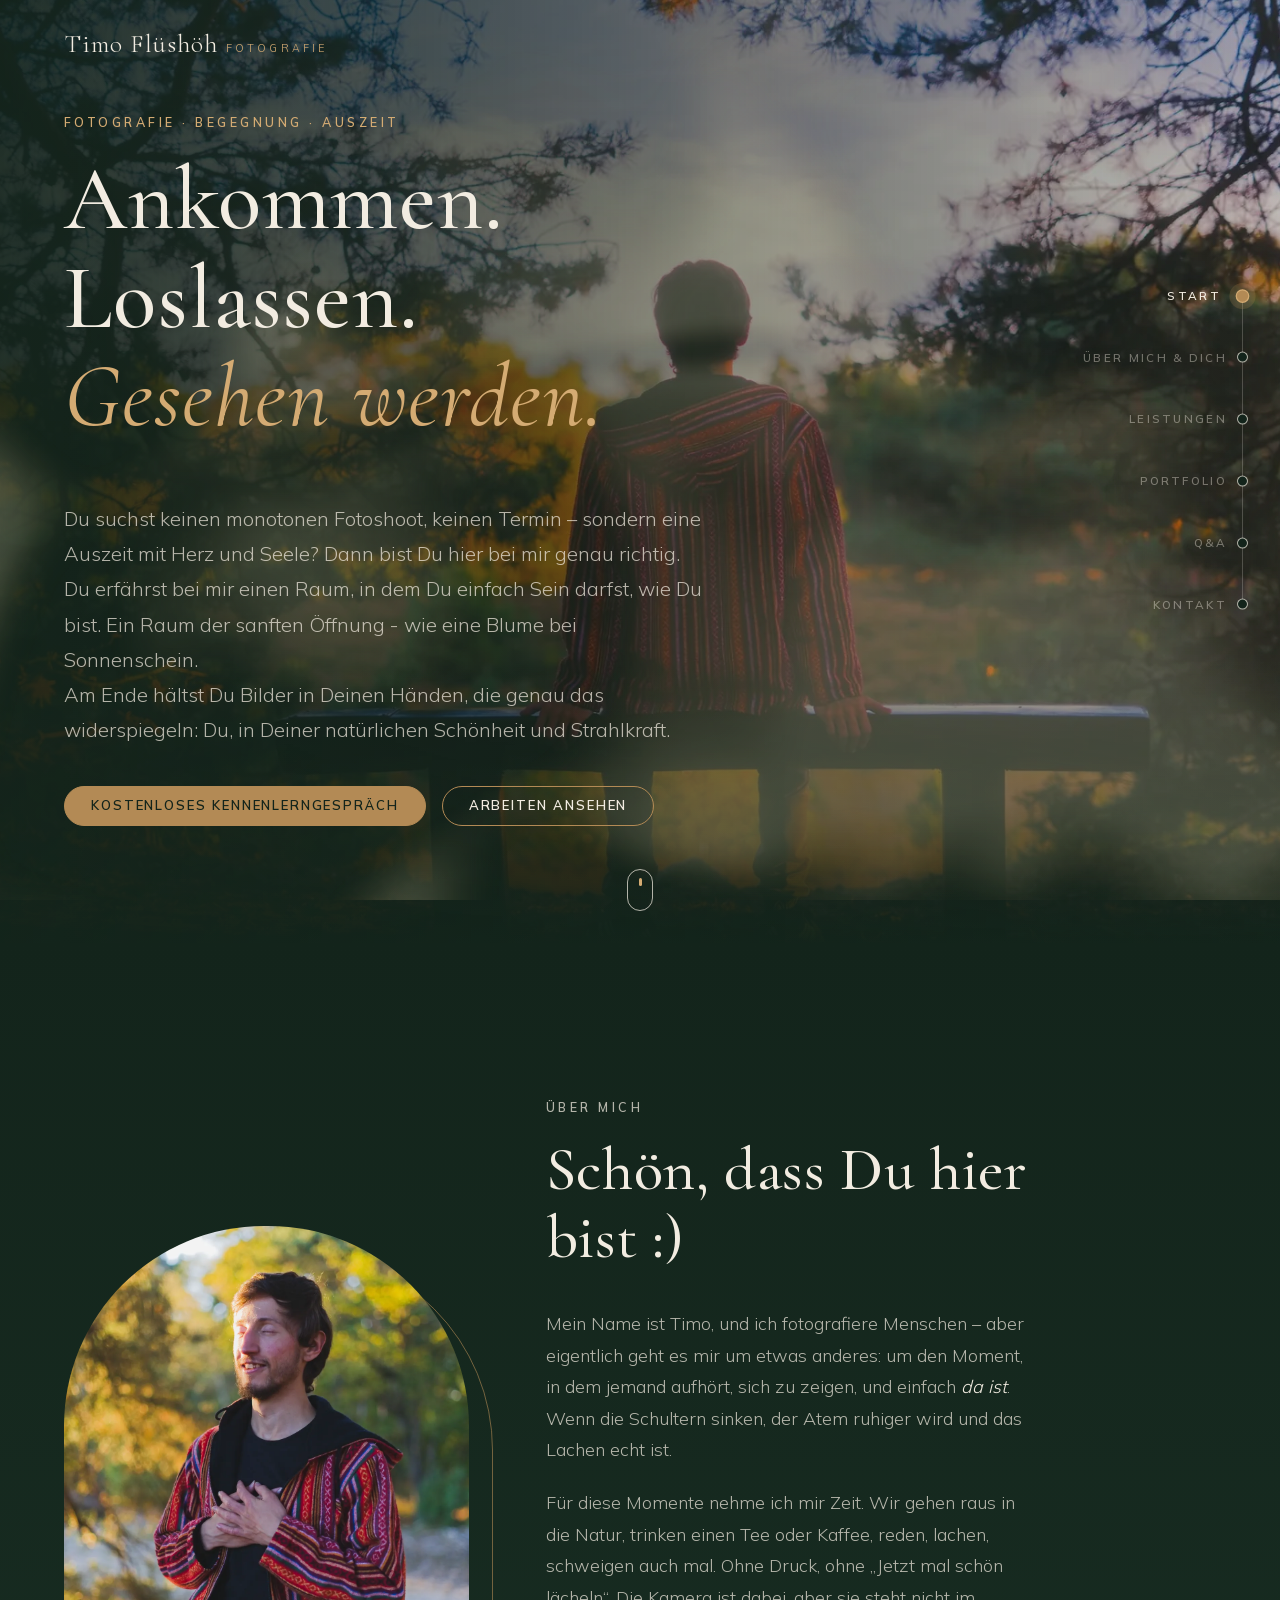
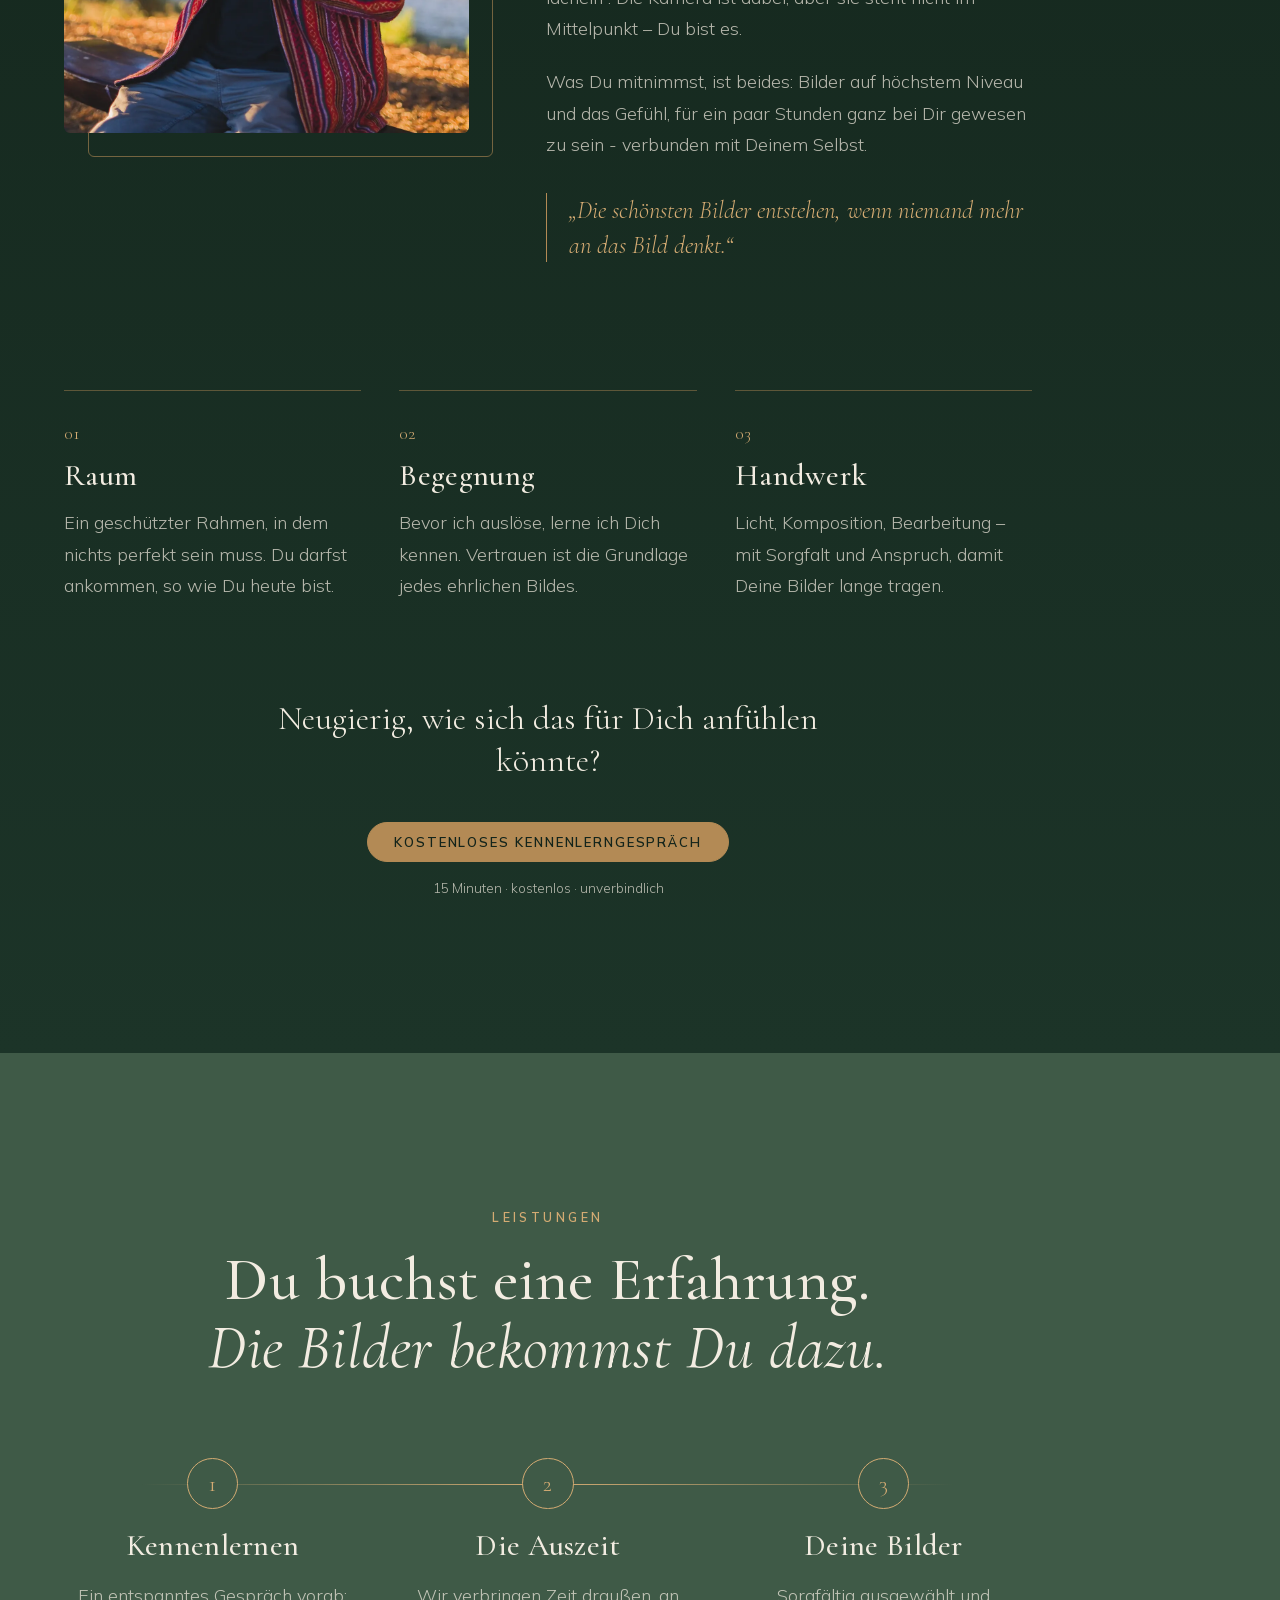
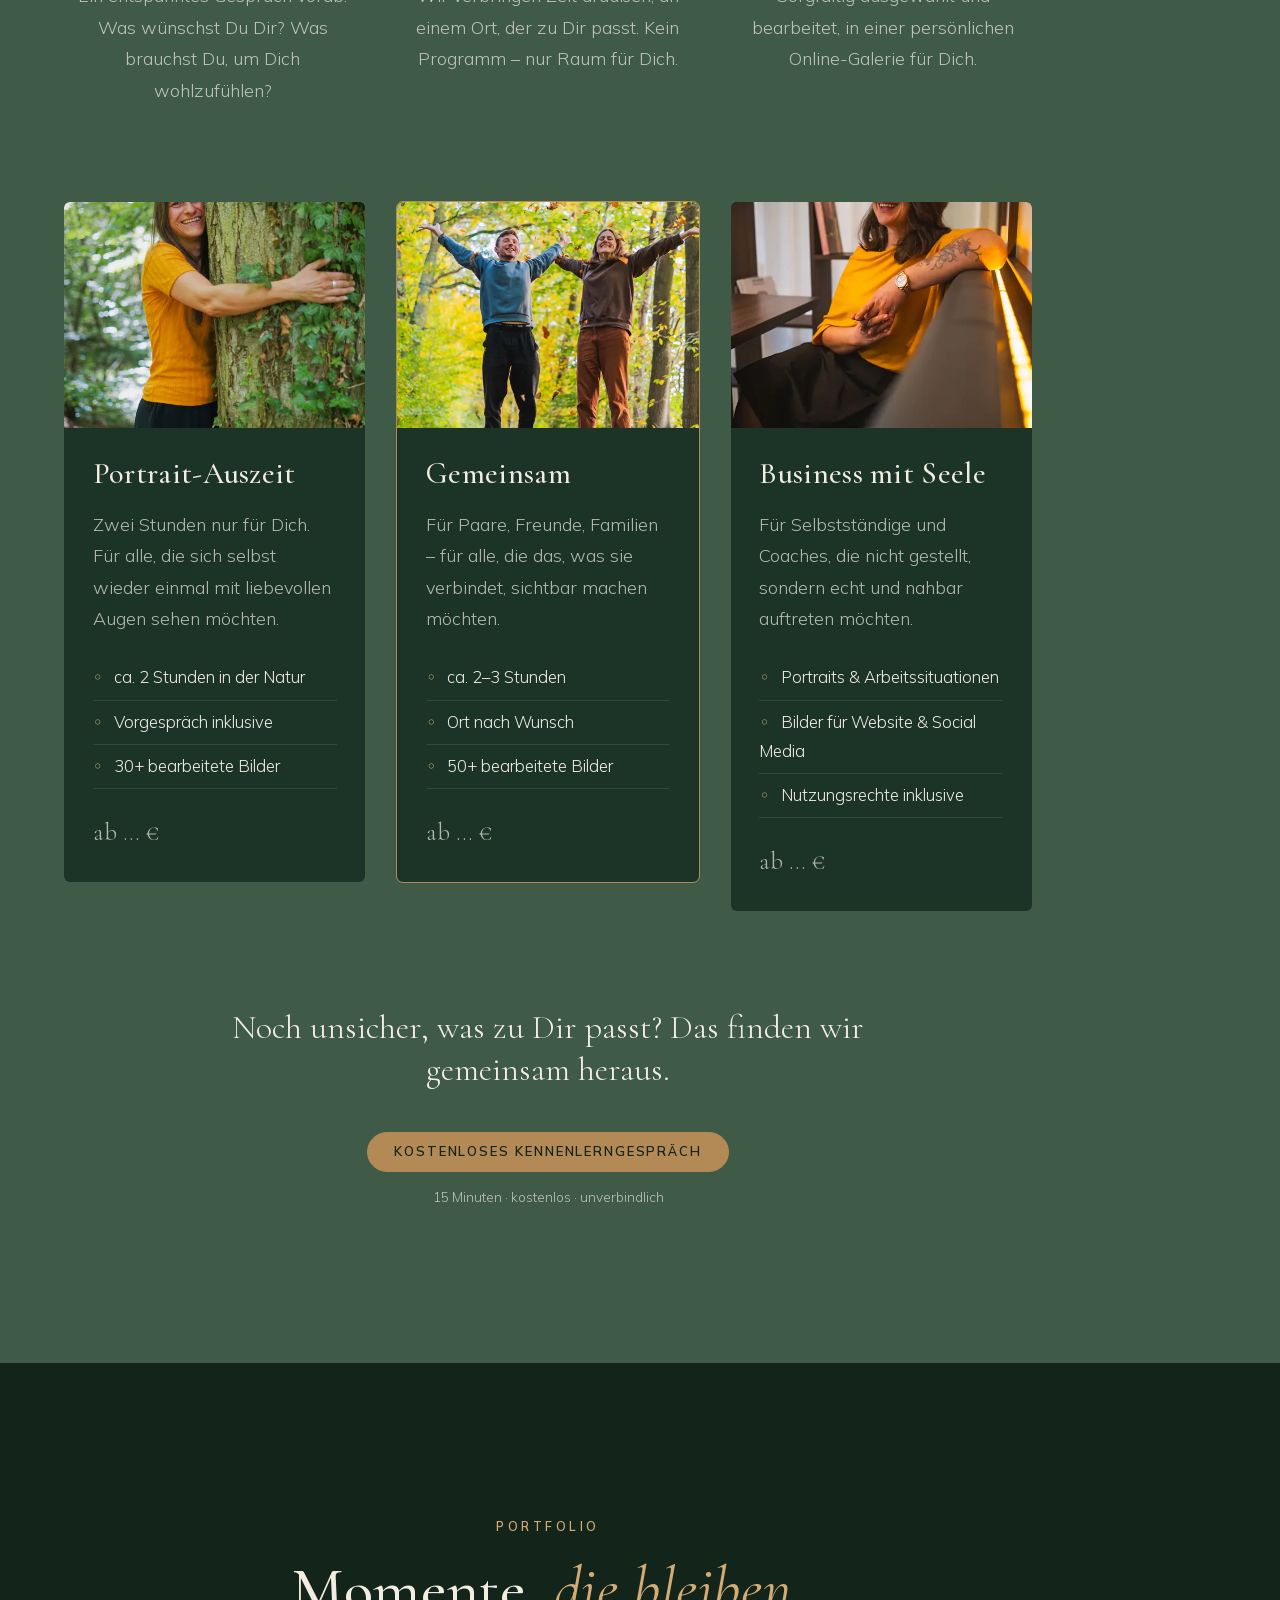
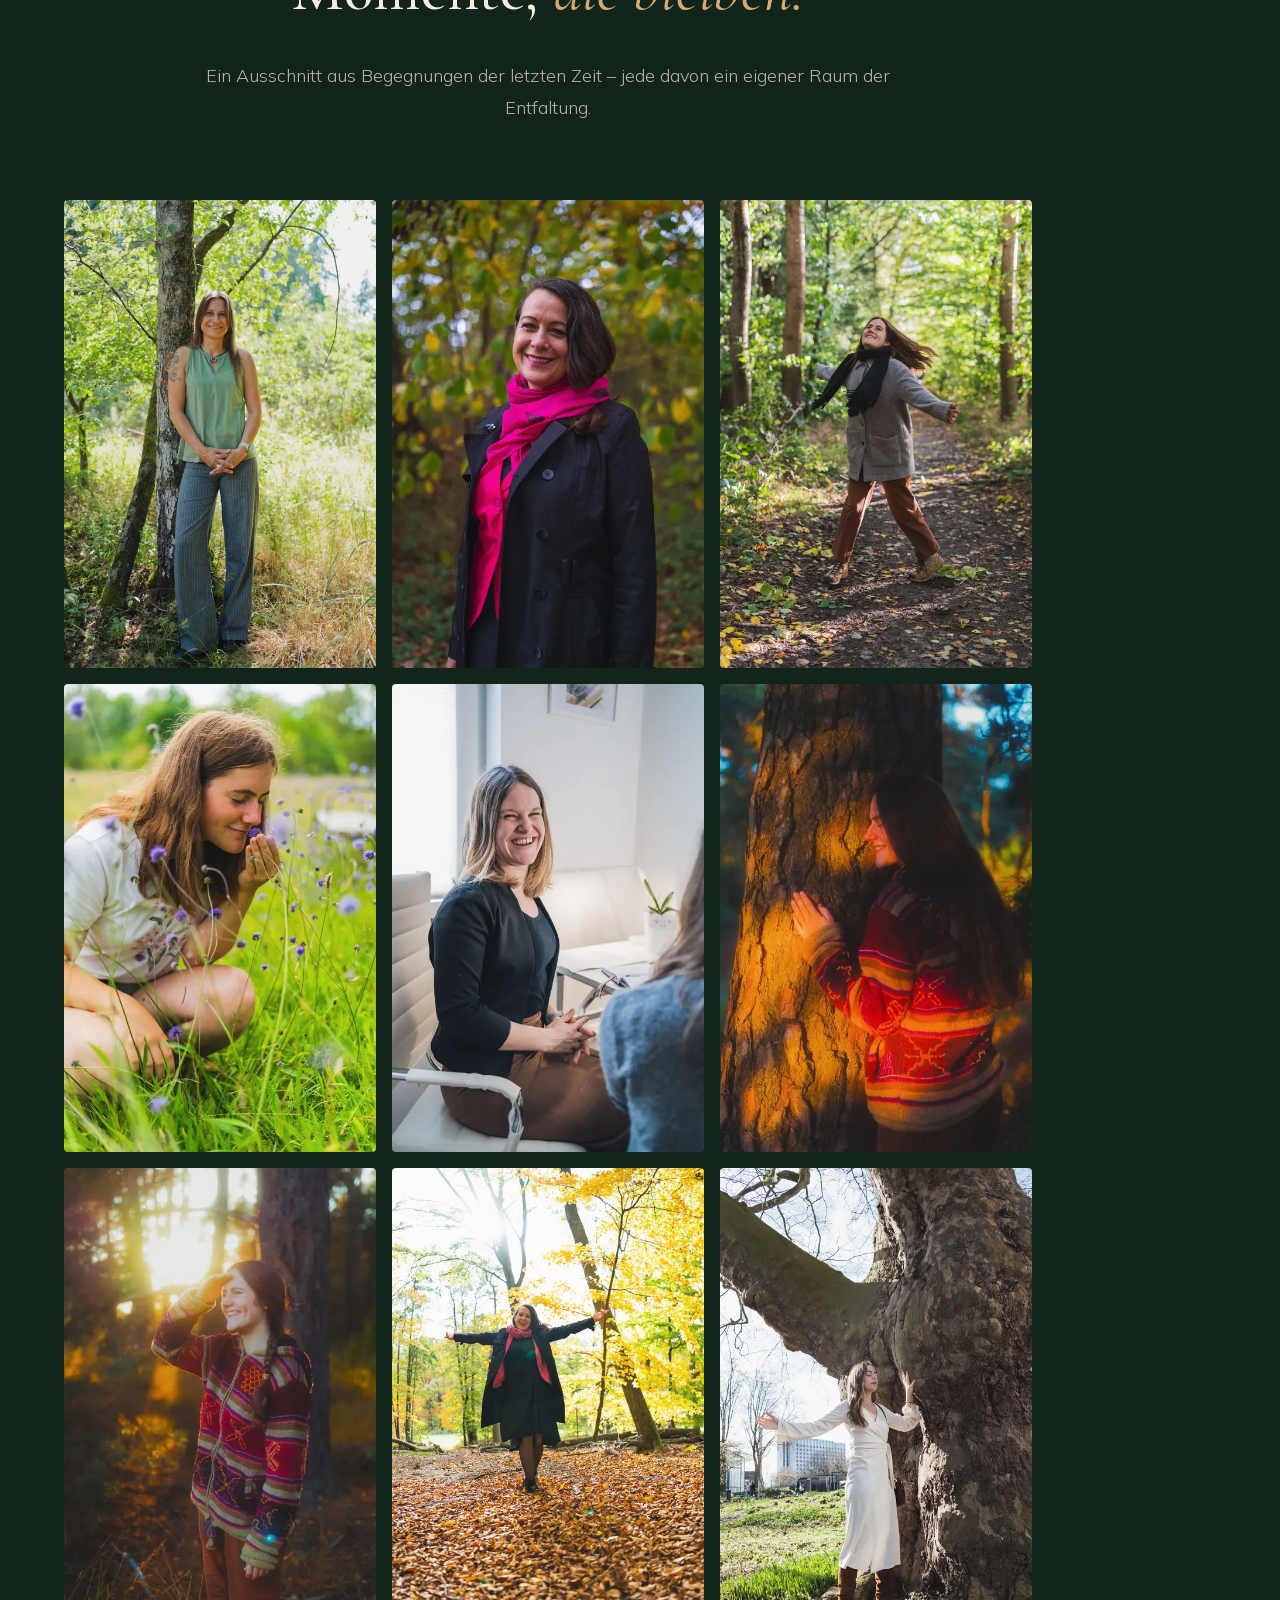
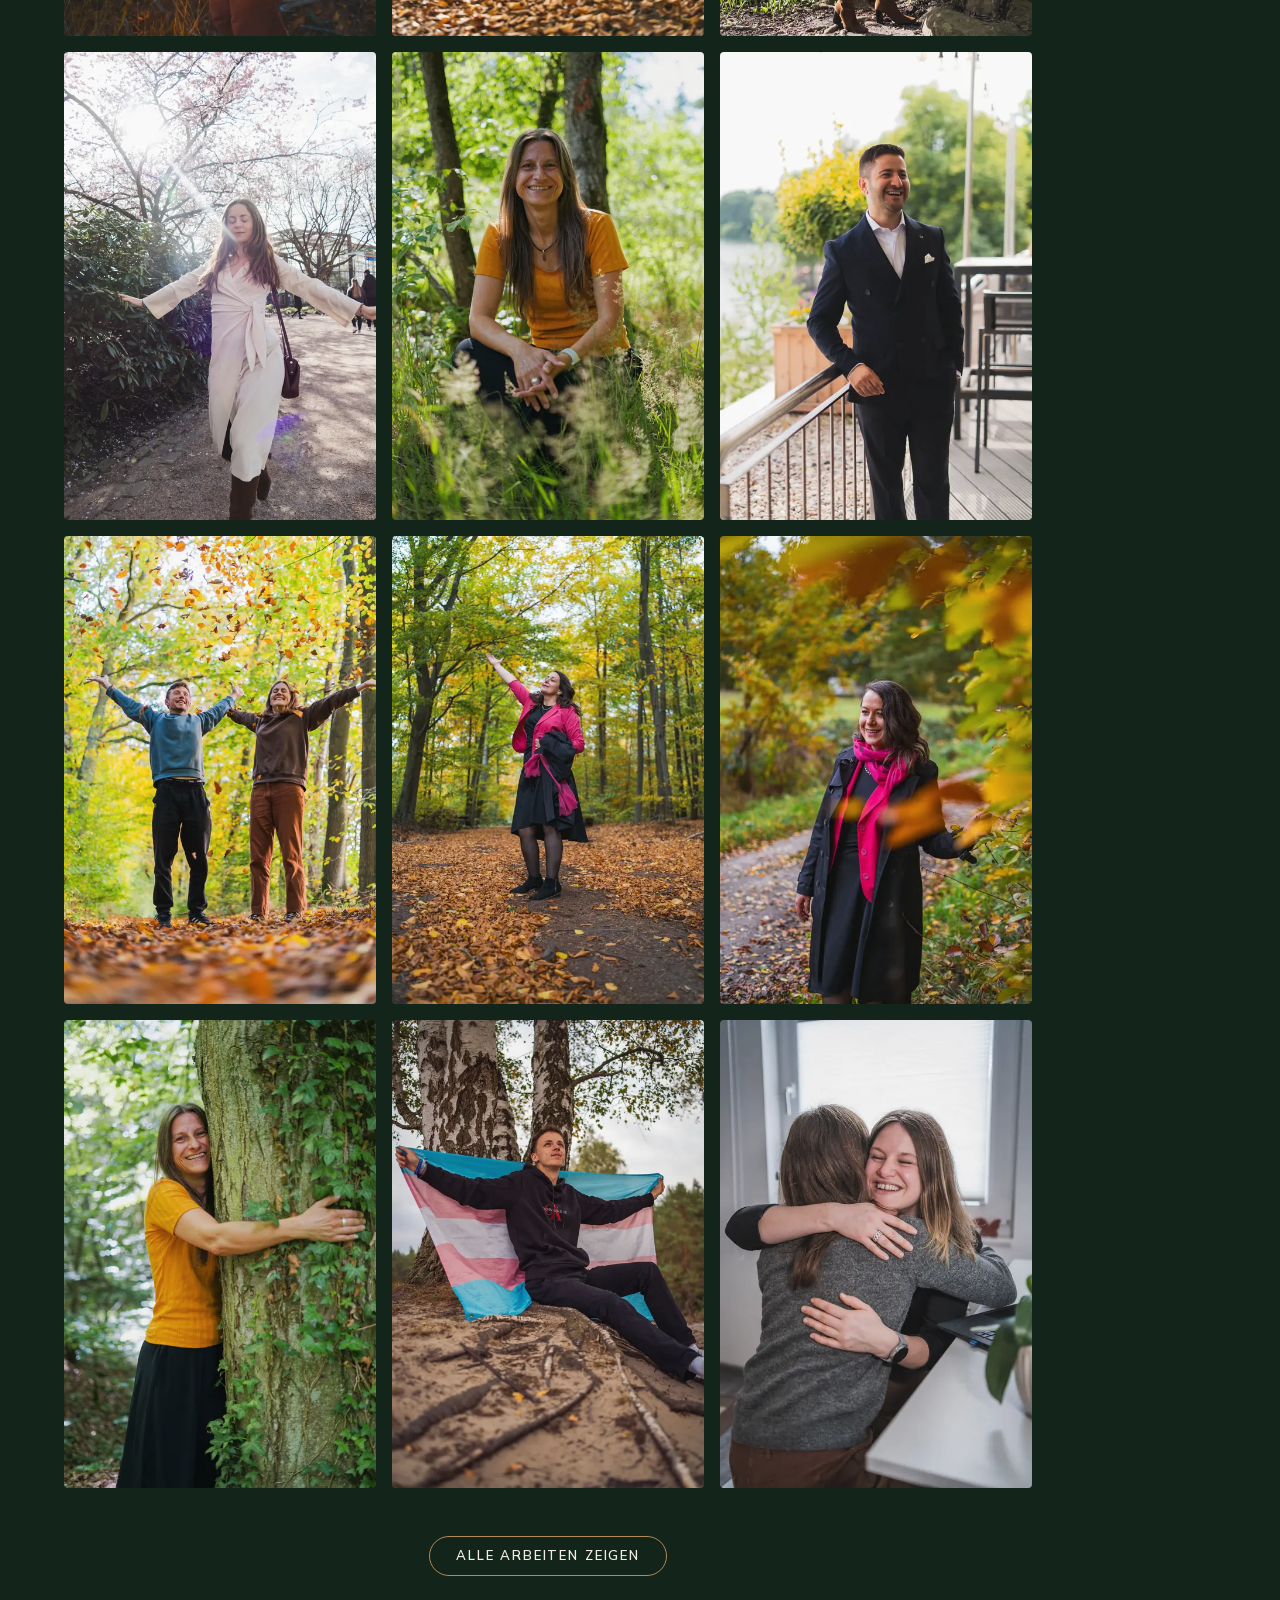
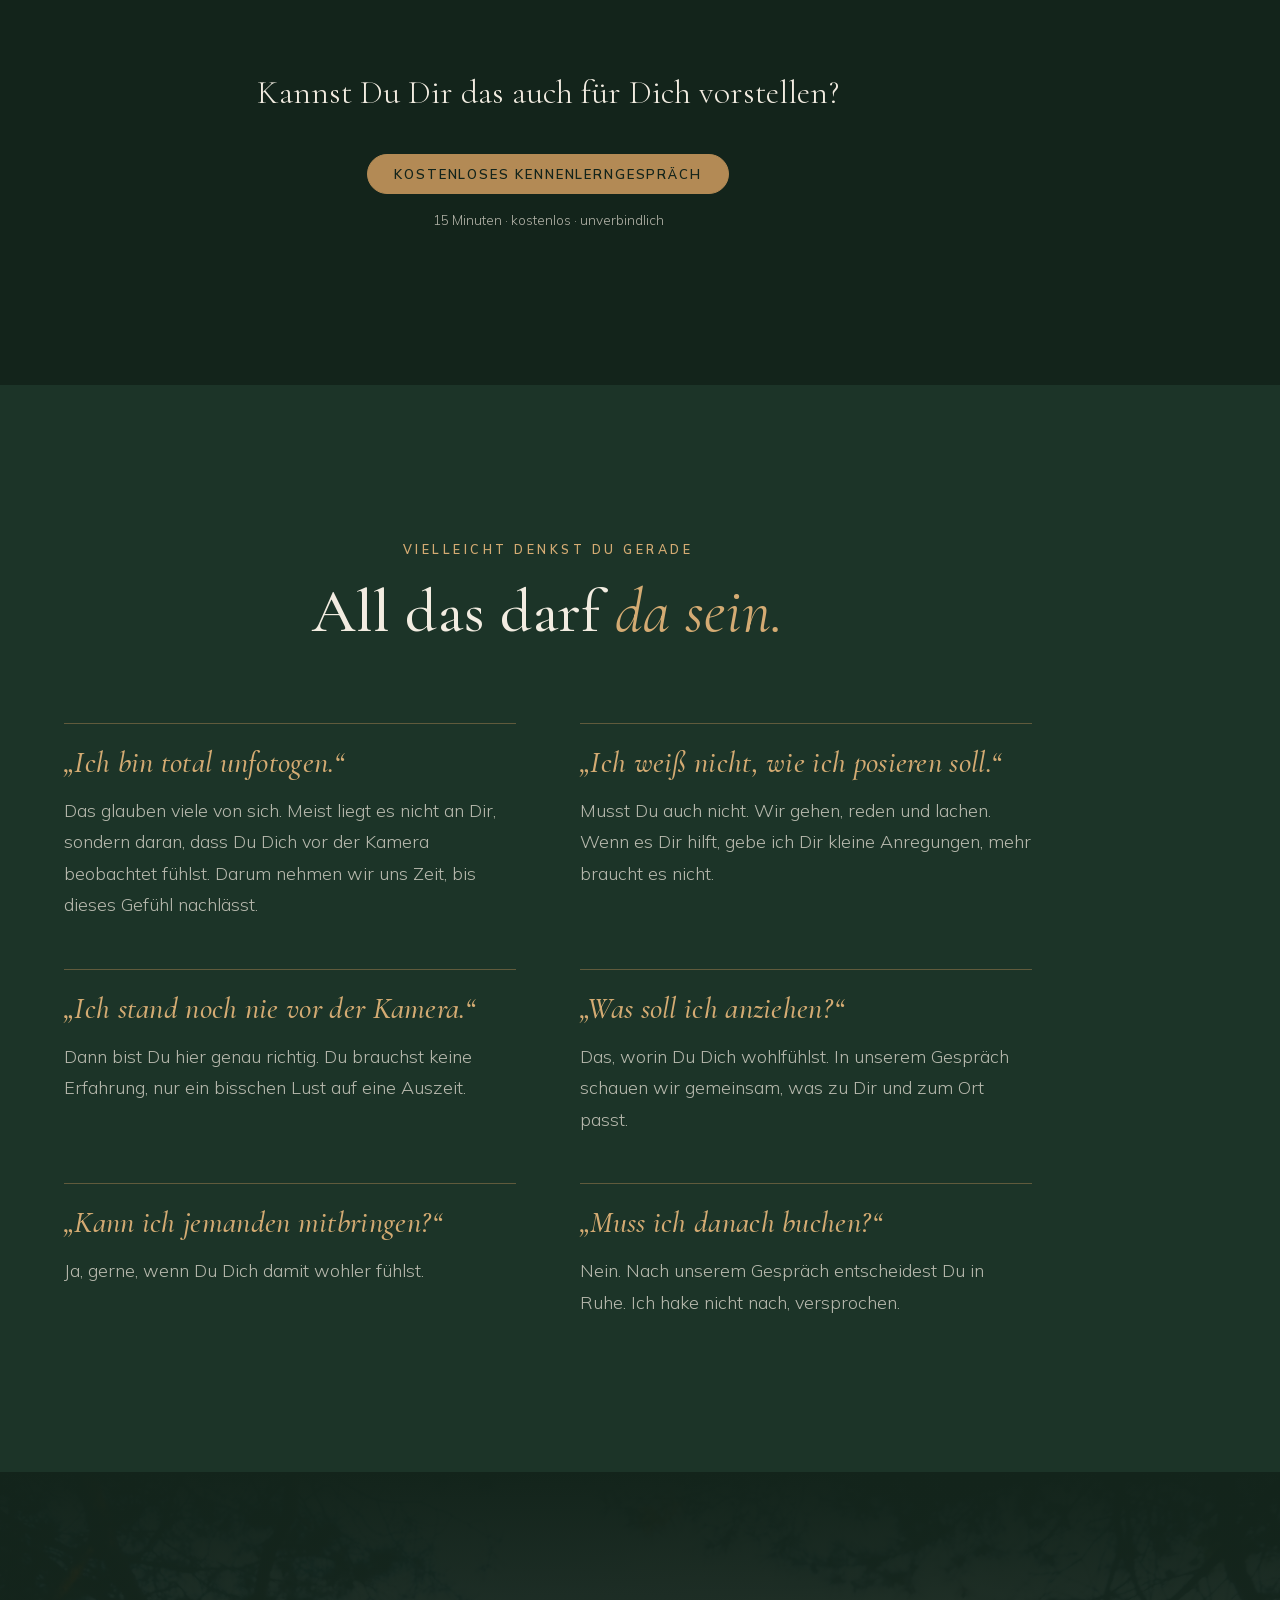
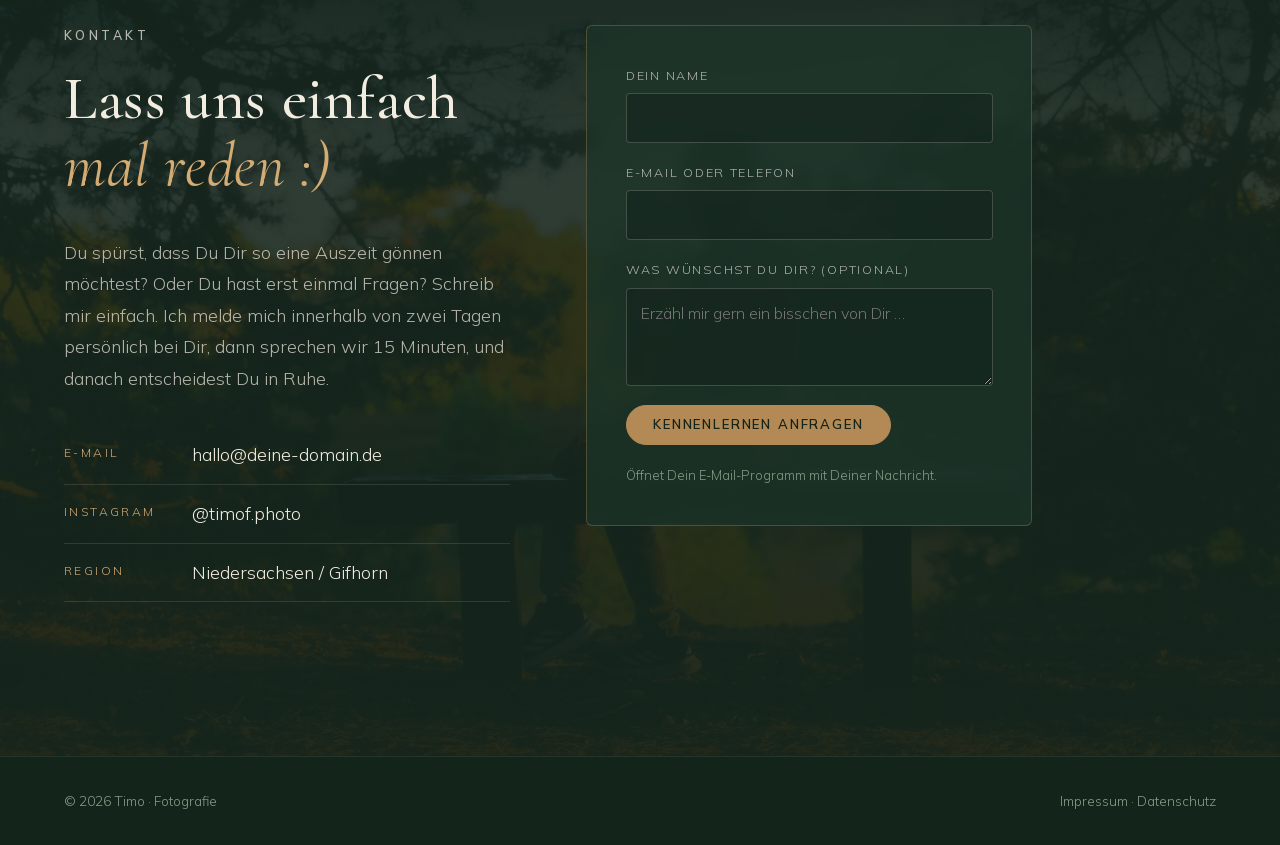
==== commit 1c4bff9c: "Startbereich: „keinen Termin“ korrigiert Co-Authored-By: Claude Opus 5.5 <noreply@anthropic.com>" ====
--- a/index.html
+++ b/index.html
@@ -39,7 +39,7 @@
       <div class="hero__content">
         <p class="eyebrow reveal">Fotografie · Begegnung · Auszeit</p>
         <h1 class="reveal">Ankommen.<br>Loslassen.<br><em>Gesehen werden.</em></h1>
-        <p class="hero__lead reveal">Du suchst keinen monotonen Fotoshoot, kein Termin – sondern eine Auszeit mit Herz und Seele? Dann bist Du hier bei mir genau richtig. Du erfährst bei mir einen Raum, in dem Du einfach Sein darfst, wie Du bist. Ein Raum der sanften Öffnung - wie eine Blume bei Sonnenschein.<br>Am Ende hältst Du Bilder in Deinen Händen, die genau das widerspiegeln: Du, in Deiner natürlichen Schönheit und Strahlkraft.</p>
+        <p class="hero__lead reveal">Du suchst keinen monotonen Fotoshoot, keinen Termin – sondern eine Auszeit mit Herz und Seele? Dann bist Du hier bei mir genau richtig. Du erfährst bei mir einen Raum, in dem Du einfach Sein darfst, wie Du bist. Ein Raum der sanften Öffnung - wie eine Blume bei Sonnenschein.<br>Am Ende hältst Du Bilder in Deinen Händen, die genau das widerspiegeln: Du, in Deiner natürlichen Schönheit und Strahlkraft.</p>
         <div class="hero__actions reveal">
           <a href="#kontakt" class="btn btn--bronze">Kostenloses Kennenlerngespräch</a>
           <a href="#portfolio" class="btn btn--ghost">Arbeiten ansehen</a>
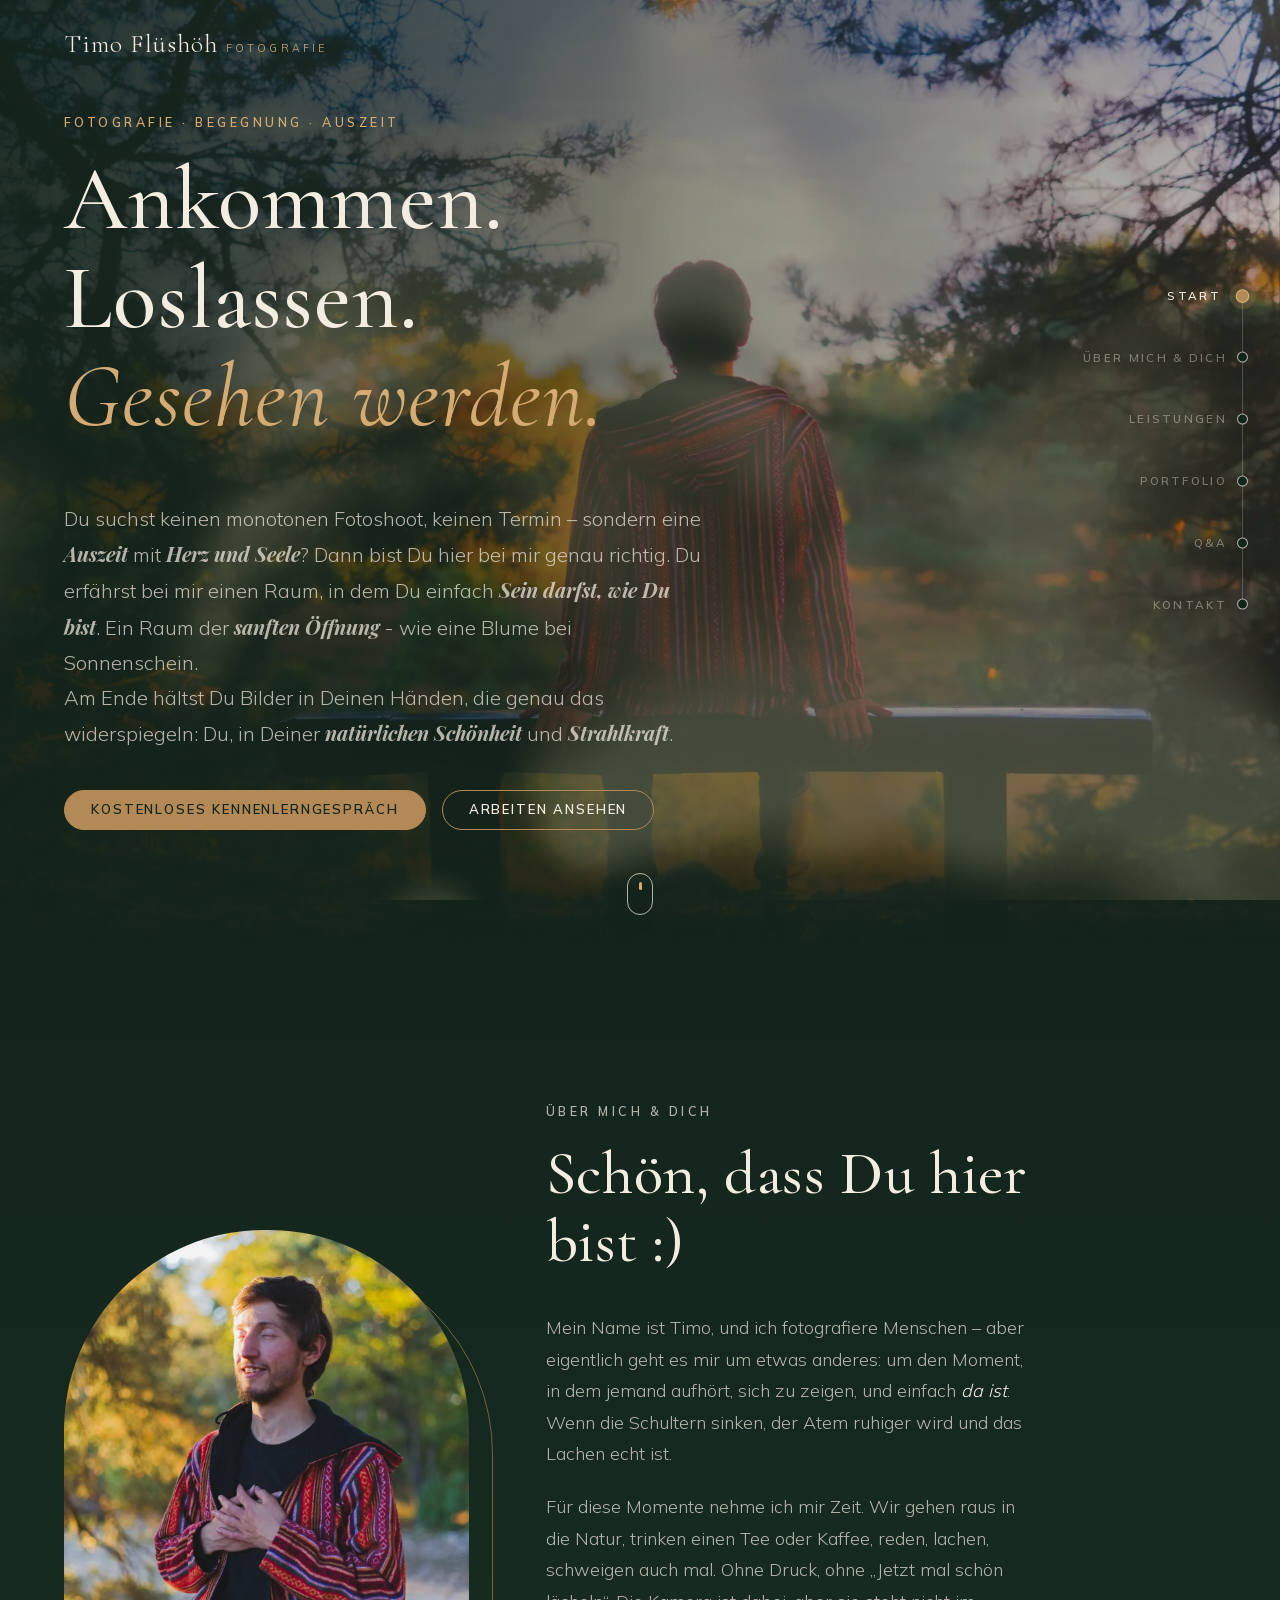
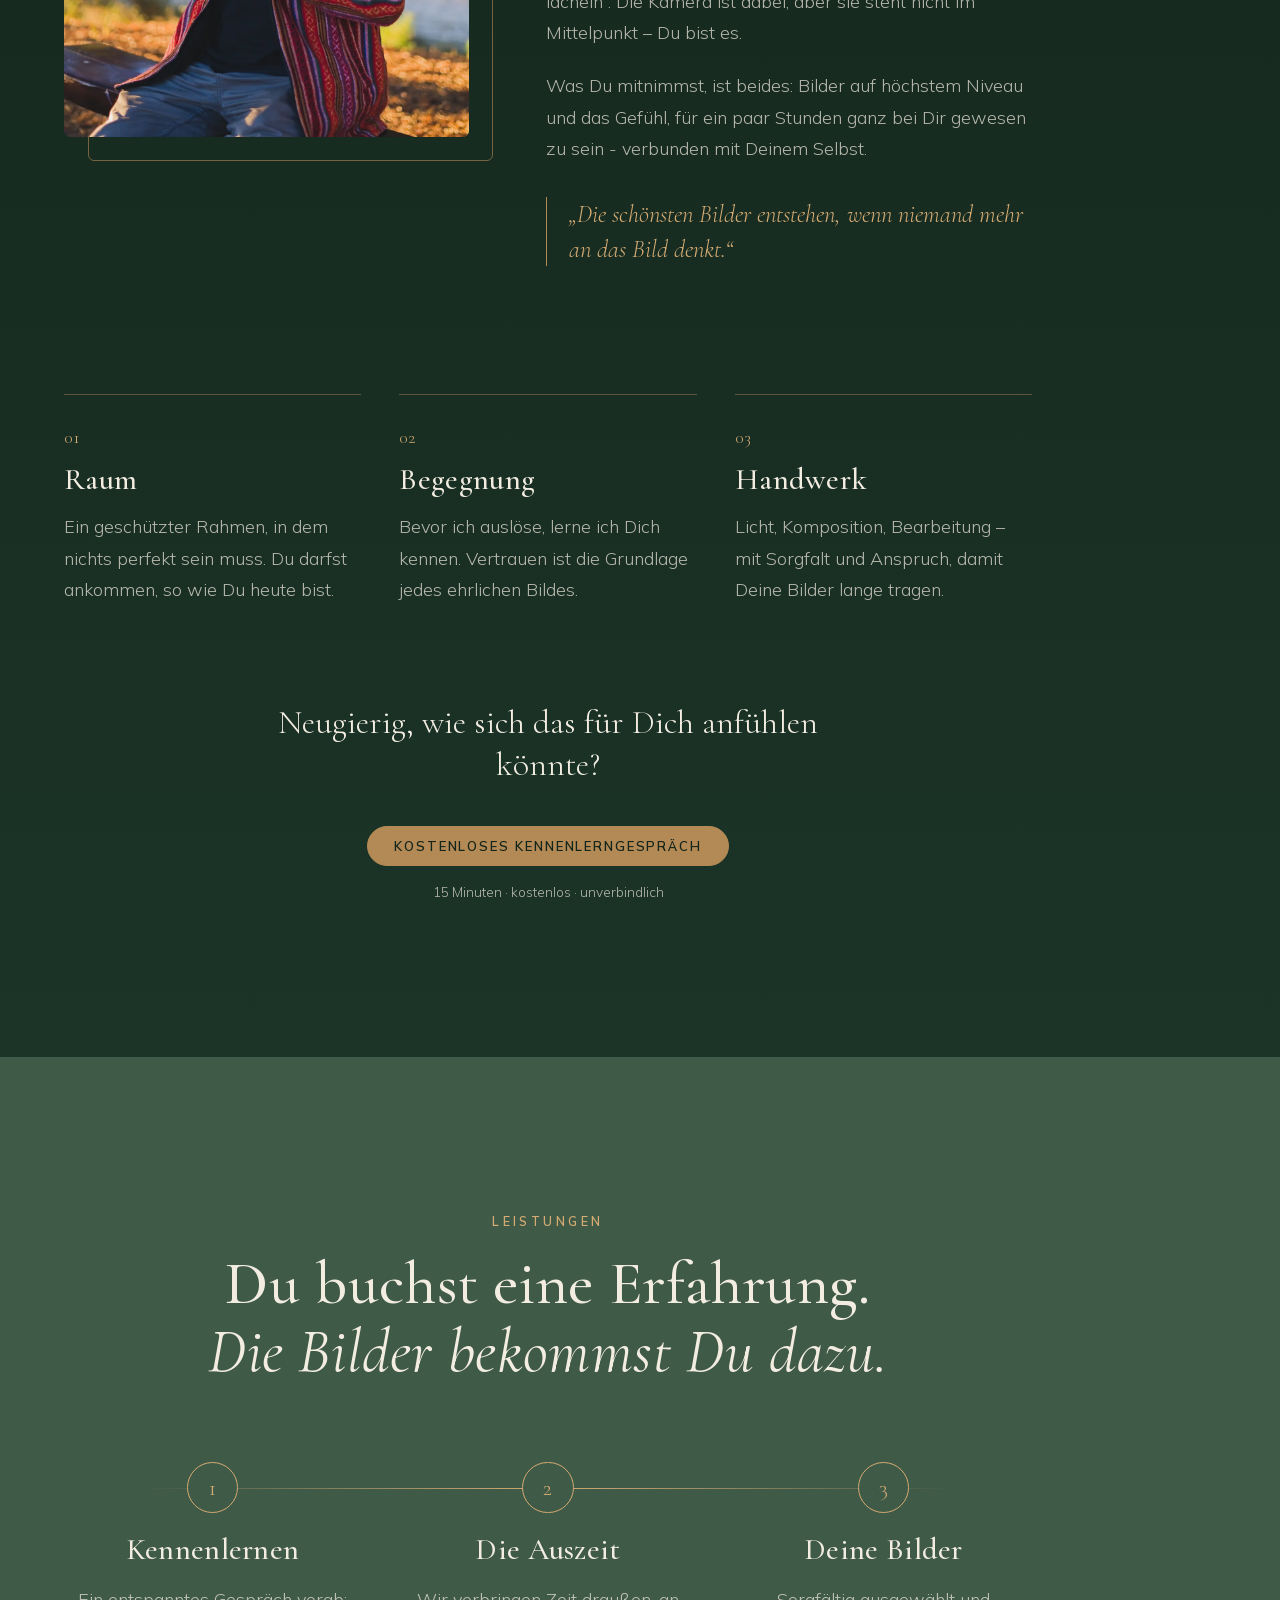
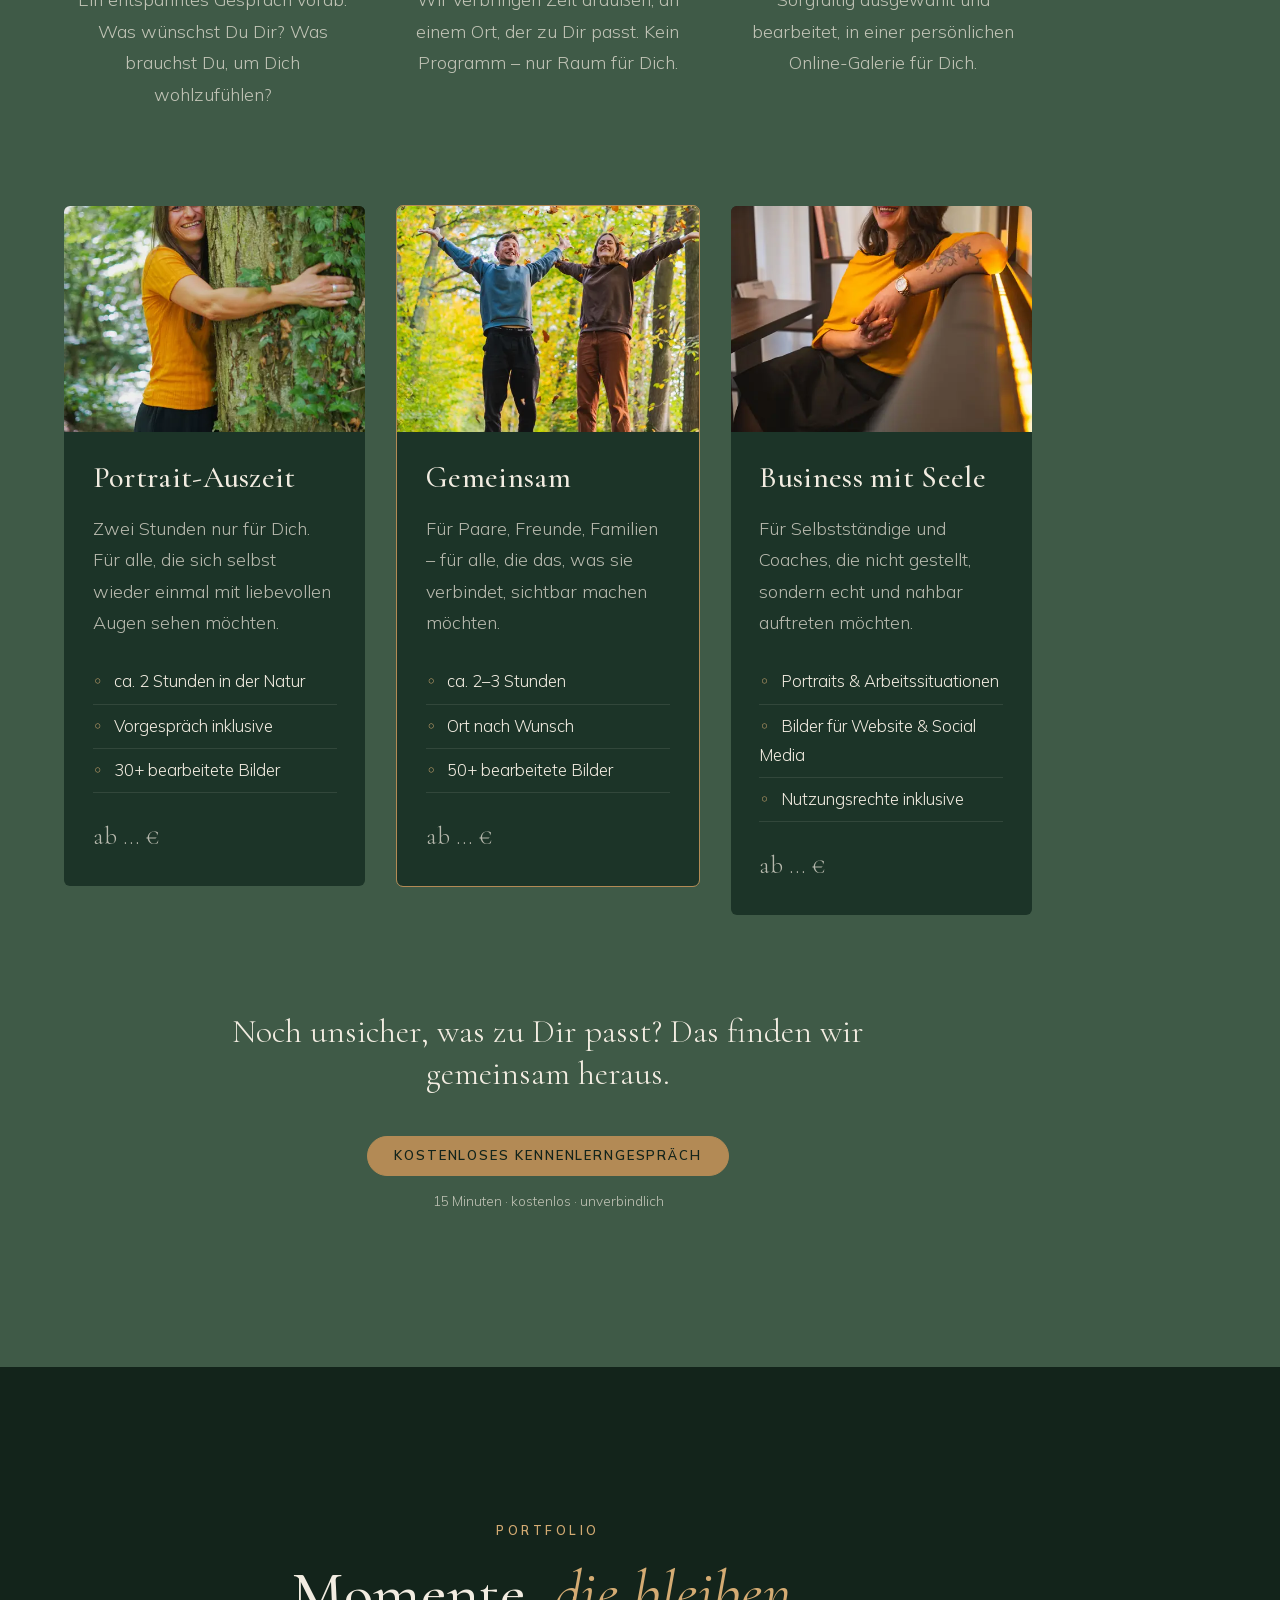
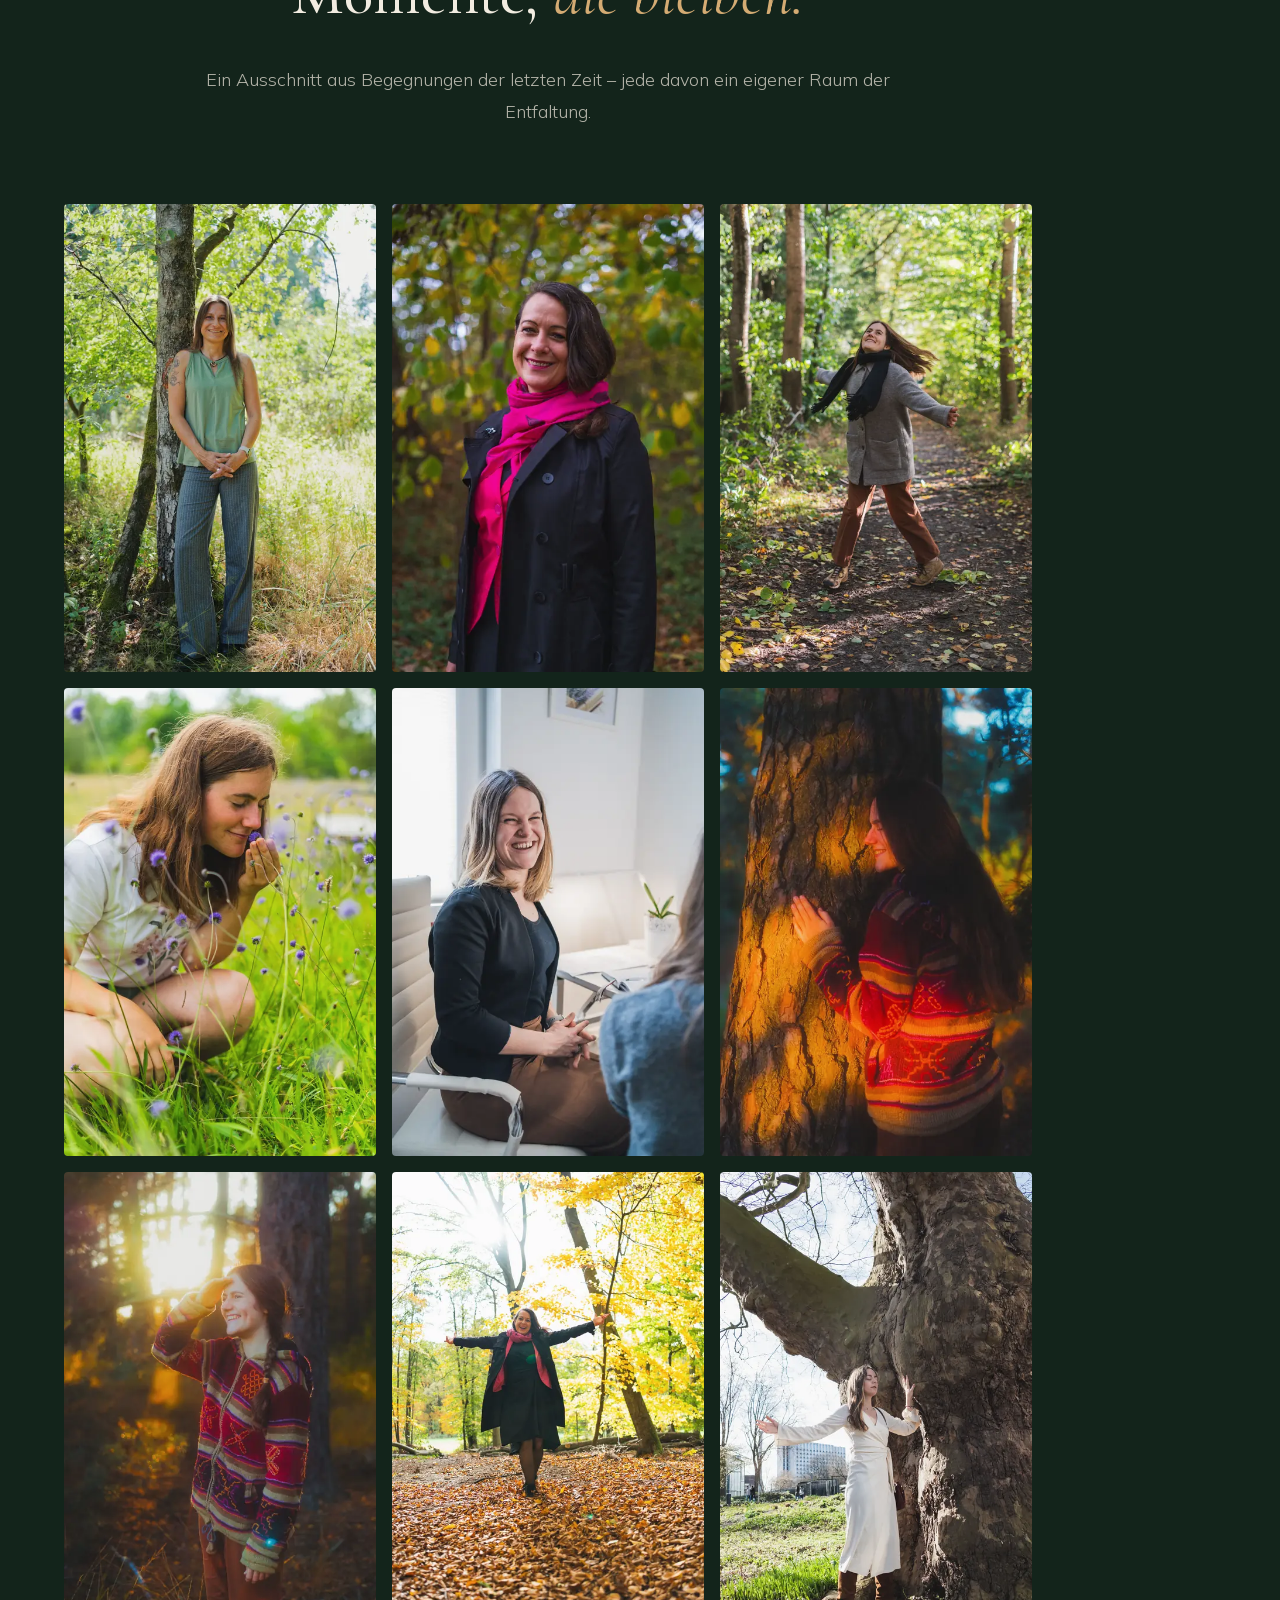
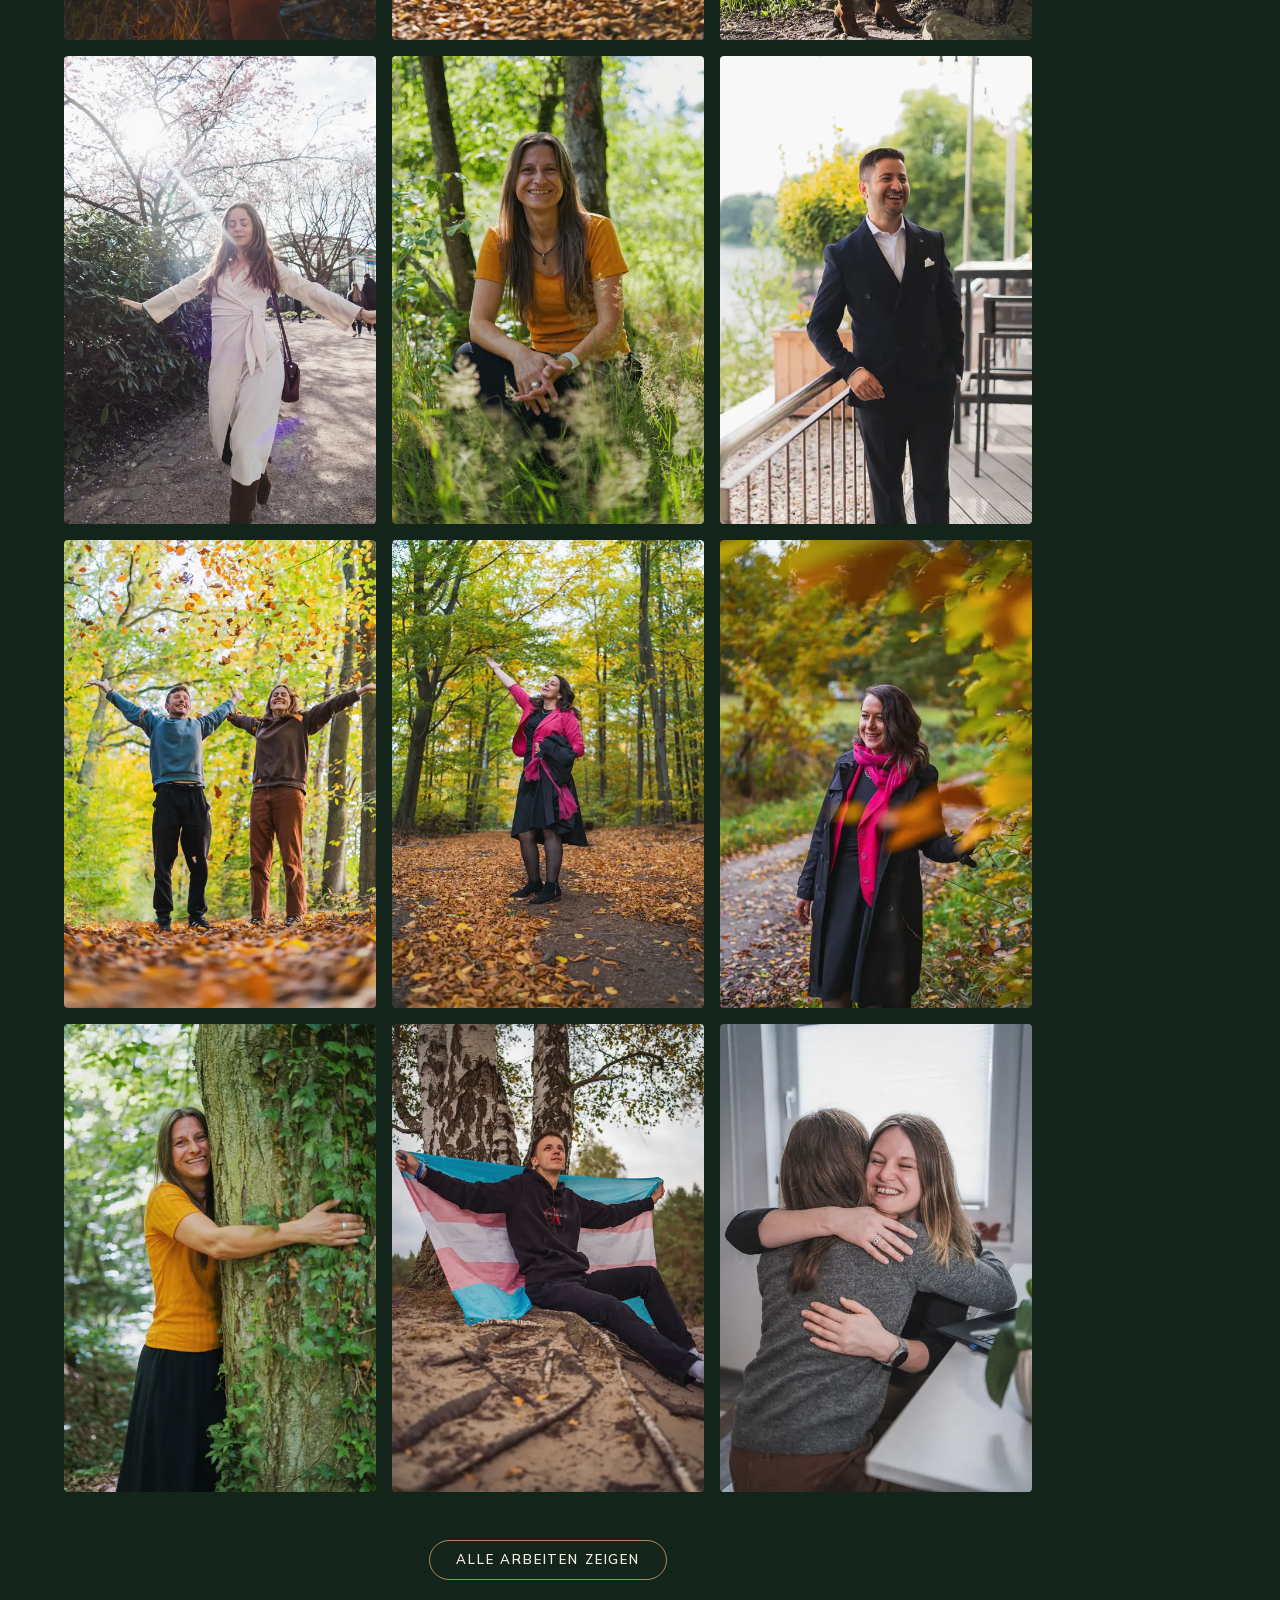
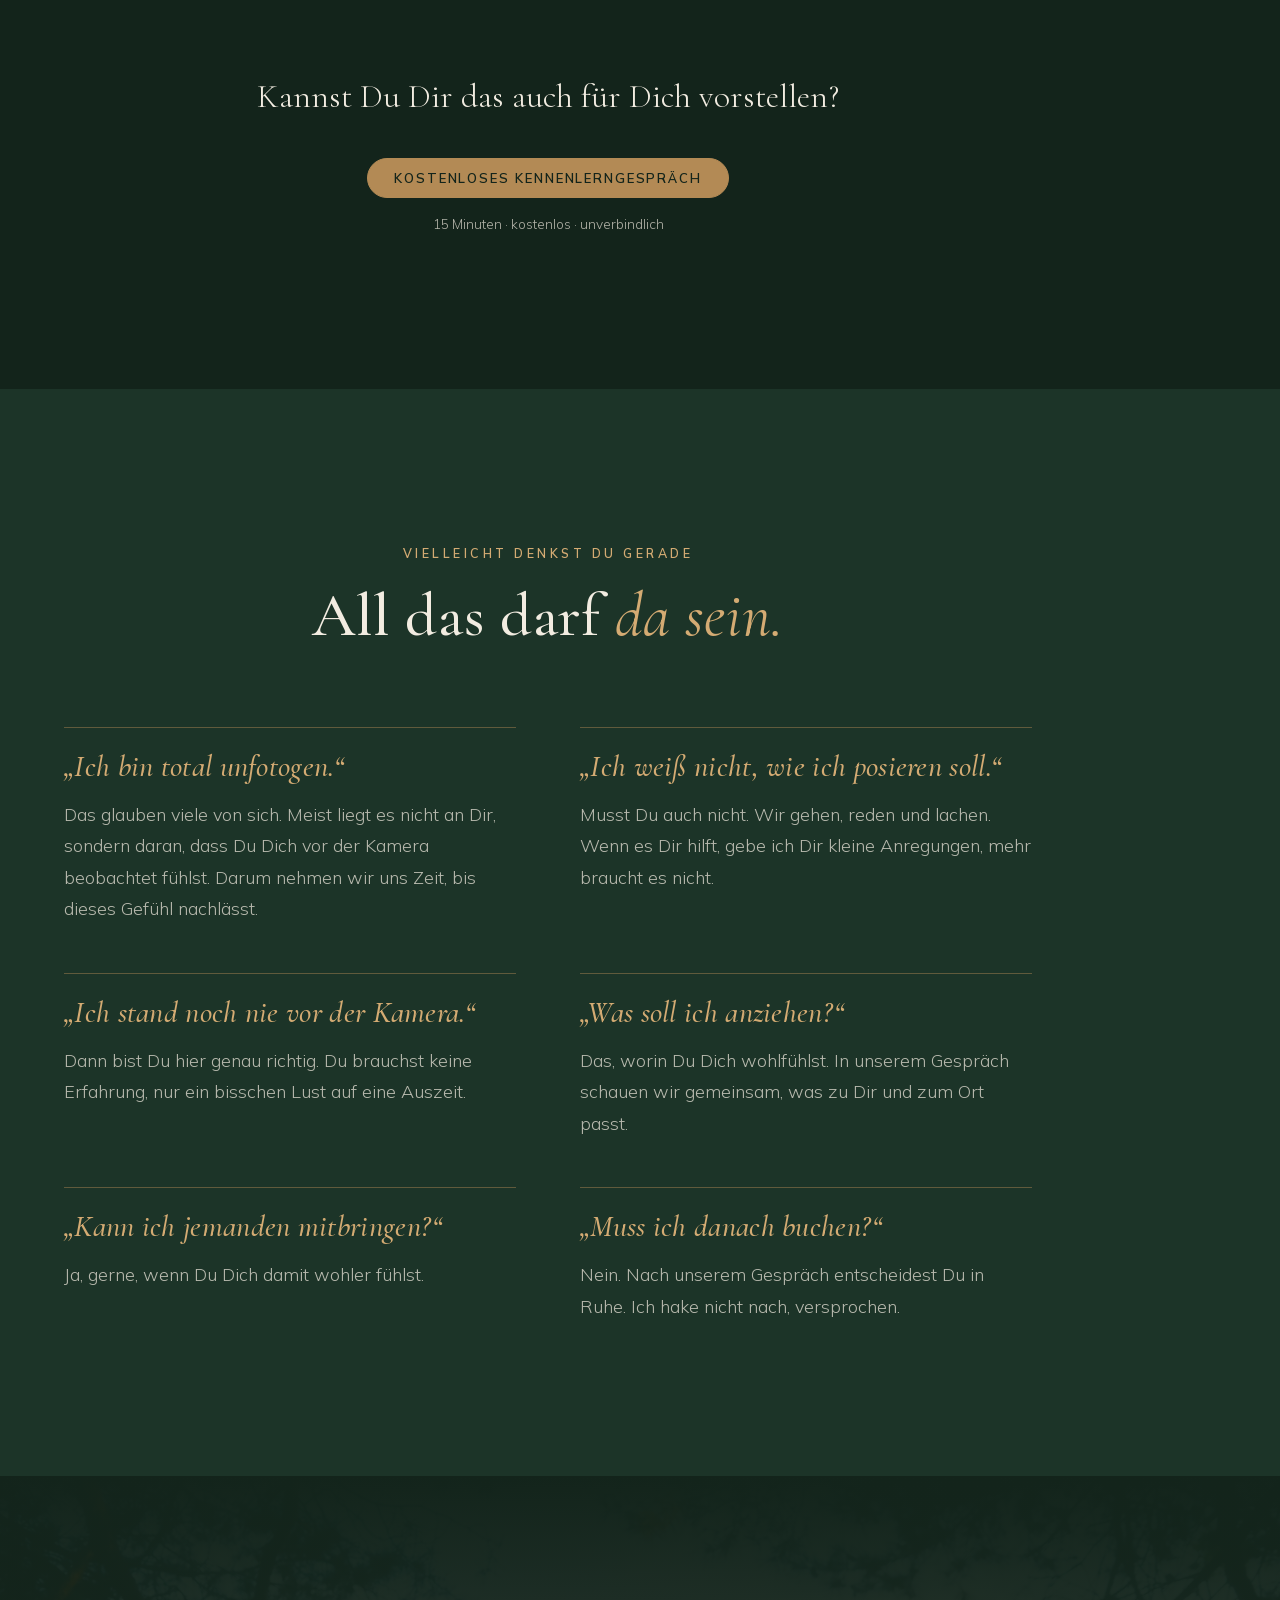
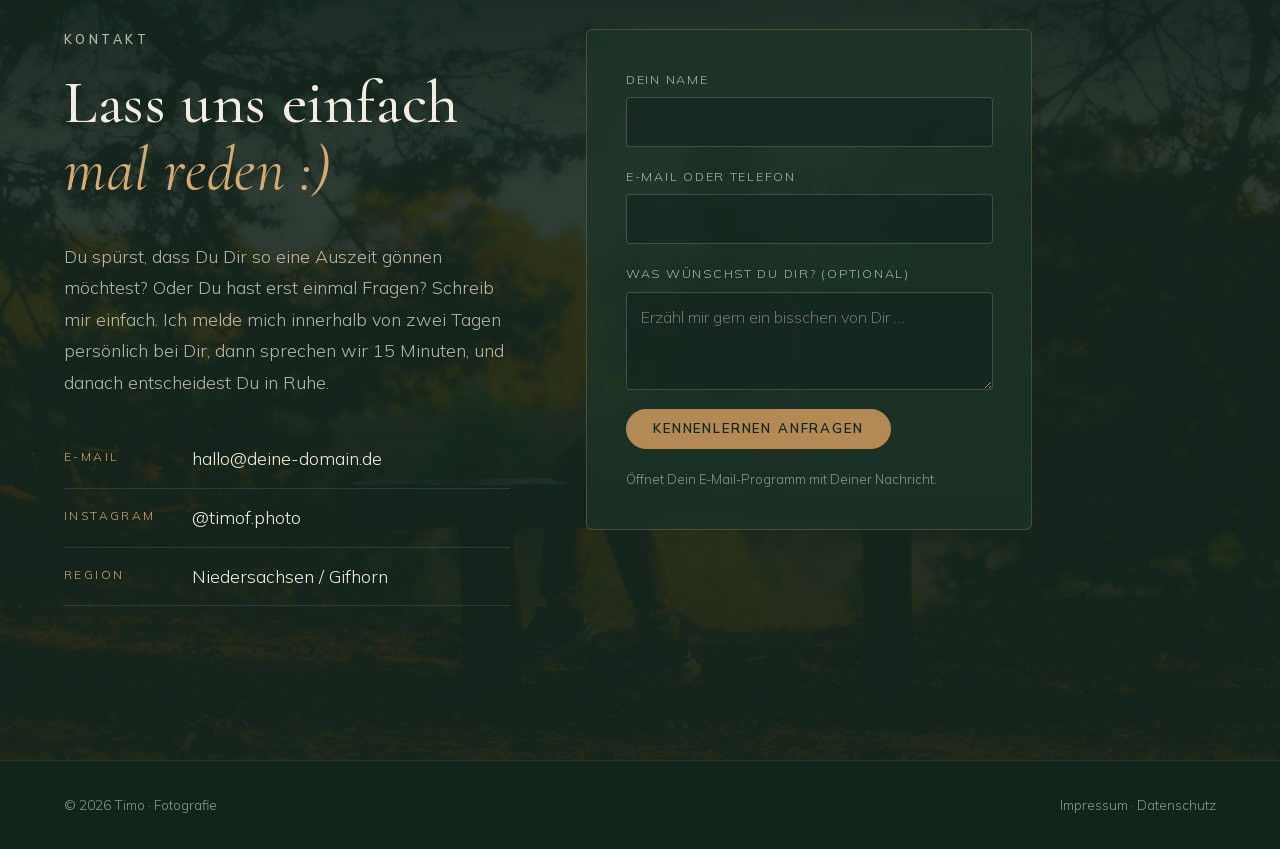
==== commit 00580d1f: "Editor um Farbe, Schrift und Größe erweitert, Playfair Display ergänzt - Bearbeitungsmodus: markiert" ====
--- a/index.html
+++ b/index.html
@@ -39,7 +39,7 @@
       <div class="hero__content">
         <p class="eyebrow reveal">Fotografie · Begegnung · Auszeit</p>
         <h1 class="reveal">Ankommen.<br>Loslassen.<br><em>Gesehen werden.</em></h1>
-        <p class="hero__lead reveal">Du suchst keinen monotonen Fotoshoot, keinen Termin – sondern eine Auszeit mit Herz und Seele? Dann bist Du hier bei mir genau richtig. Du erfährst bei mir einen Raum, in dem Du einfach Sein darfst, wie Du bist. Ein Raum der sanften Öffnung - wie eine Blume bei Sonnenschein.<br>Am Ende hältst Du Bilder in Deinen Händen, die genau das widerspiegeln: Du, in Deiner natürlichen Schönheit und Strahlkraft.</p>
+        <p class="hero__lead reveal">Du suchst keinen monotonen Fotoshoot, keinen Termin – sondern eine <span class="t-playfair"><i><b>Auszeit</b></i></span> mit <span class="t-playfair"><i><b>Herz und Seele</b></i></span>? Dann bist Du hier bei mir genau richtig. Du erfährst bei mir einen Raum, in dem Du einfach <span class="t-playfair"><i><b>Sein darfst, wie Du bist</b></i></span>. Ein Raum der <span class="t-playfair"><i><b>sanften Öffnung</b></i></span> - wie eine Blume bei Sonnenschein.<br>Am Ende hältst Du Bilder in Deinen Händen, die genau das widerspiegeln: Du, in Deiner <span class="t-playfair"><i><b>natürlichen Schönheit</b></i></span> und <span class="t-playfair"><i><b>Strahlkraft</b></i></span>.</p>
         <div class="hero__actions reveal">
           <a href="#kontakt" class="btn btn--bronze">Kostenloses Kennenlerngespräch</a>
           <a href="#portfolio" class="btn btn--ghost">Arbeiten ansehen</a>
@@ -56,7 +56,7 @@
           <img src="assets/img/timo/t09.webp" alt="Timo mit der Hand auf dem Herzen, im warmen Abendlicht" loading="lazy">
         </figure>
         <div class="about__text">
-          <p class="eyebrow reveal">Über mich</p>
+          <p class="eyebrow reveal">Über mich &amp; Dich</p>
           <h2 class="reveal">Schön, dass Du hier bist :)</h2>
           <p class="reveal">Mein Name ist Timo, und ich fotografiere Menschen – aber eigentlich geht es mir um etwas anderes: um den Moment, in dem jemand aufhört, sich zu zeigen, und einfach <em>da ist</em>. Wenn die Schultern sinken, der Atem ruhiger wird und das Lachen echt ist.</p>
           <p class="reveal">Für diese Momente nehme ich mir Zeit. Wir gehen raus in die Natur, trinken einen Tee oder Kaffee, reden, lachen, schweigen auch mal. Ohne Druck, ohne „Jetzt mal schön lächeln“. Die Kamera ist dabei, aber sie steht nicht im Mittelpunkt – Du bist es.</p>
--- a/assets/css/style.css
+++ b/assets/css/style.css
@@ -19,6 +19,21 @@
   font-weight: 200 1000;
   font-display: swap;
   src: url("../fonts/mulish.woff2") format("woff2");
+}
+
+@font-face {
+  font-family: "Playfair Display";
+  font-style: normal;
+  font-weight: 400 900;
+  font-display: swap;
+  src: url("../fonts/playfair-display.woff2") format("woff2");
+}
+@font-face {
+  font-family: "Playfair Display";
+  font-style: italic;
+  font-weight: 400 900;
+  font-display: swap;
+  src: url("../fonts/playfair-display-italic.woff2") format("woff2");
 }
 
 /* ===== Farben & Grundwerte ===== */
@@ -34,6 +49,7 @@
 
   --serif: "Cormorant Garamond", Georgia, serif;
   --sans: "Mulish", system-ui, sans-serif;
+  --highlight: "Playfair Display", Georgia, serif;
   --ease: cubic-bezier(0.22, 0.61, 0.36, 1);
   --gutter: clamp(1rem, 5vw, 4rem);
   --max: 1180px;
@@ -559,6 +575,18 @@
 /* Platzhalter in den Vorlagen – nach dem Ausfüllen entfernen */
 .ph { background: rgba(179, 138, 85, 0.22); color: var(--bronze-light); border-radius: 3px; padding: 0 0.3em; }
 
+/* ===== Selbst gewählte Textfarben, Schriften und Größen (über den Bearbeitungsmodus) ===== */
+b, strong { font-weight: 700; }
+.t-bronze { color: var(--bronze-light); }
+.t-weiss { color: var(--cream); }
+.t-bronze em, .t-weiss em { color: inherit; }
+.t-serif { font-family: var(--serif); }
+.t-sans { font-family: var(--sans); }
+.t-playfair { font-family: var(--highlight); }
+.t-klein { font-size: 0.85em; }
+.t-gross { font-size: 1.25em; }
+.t-xgross { font-size: 1.6em; }
+
 /* ===== Einblend-Animationen ===== */
 .reveal {
   opacity: 0;
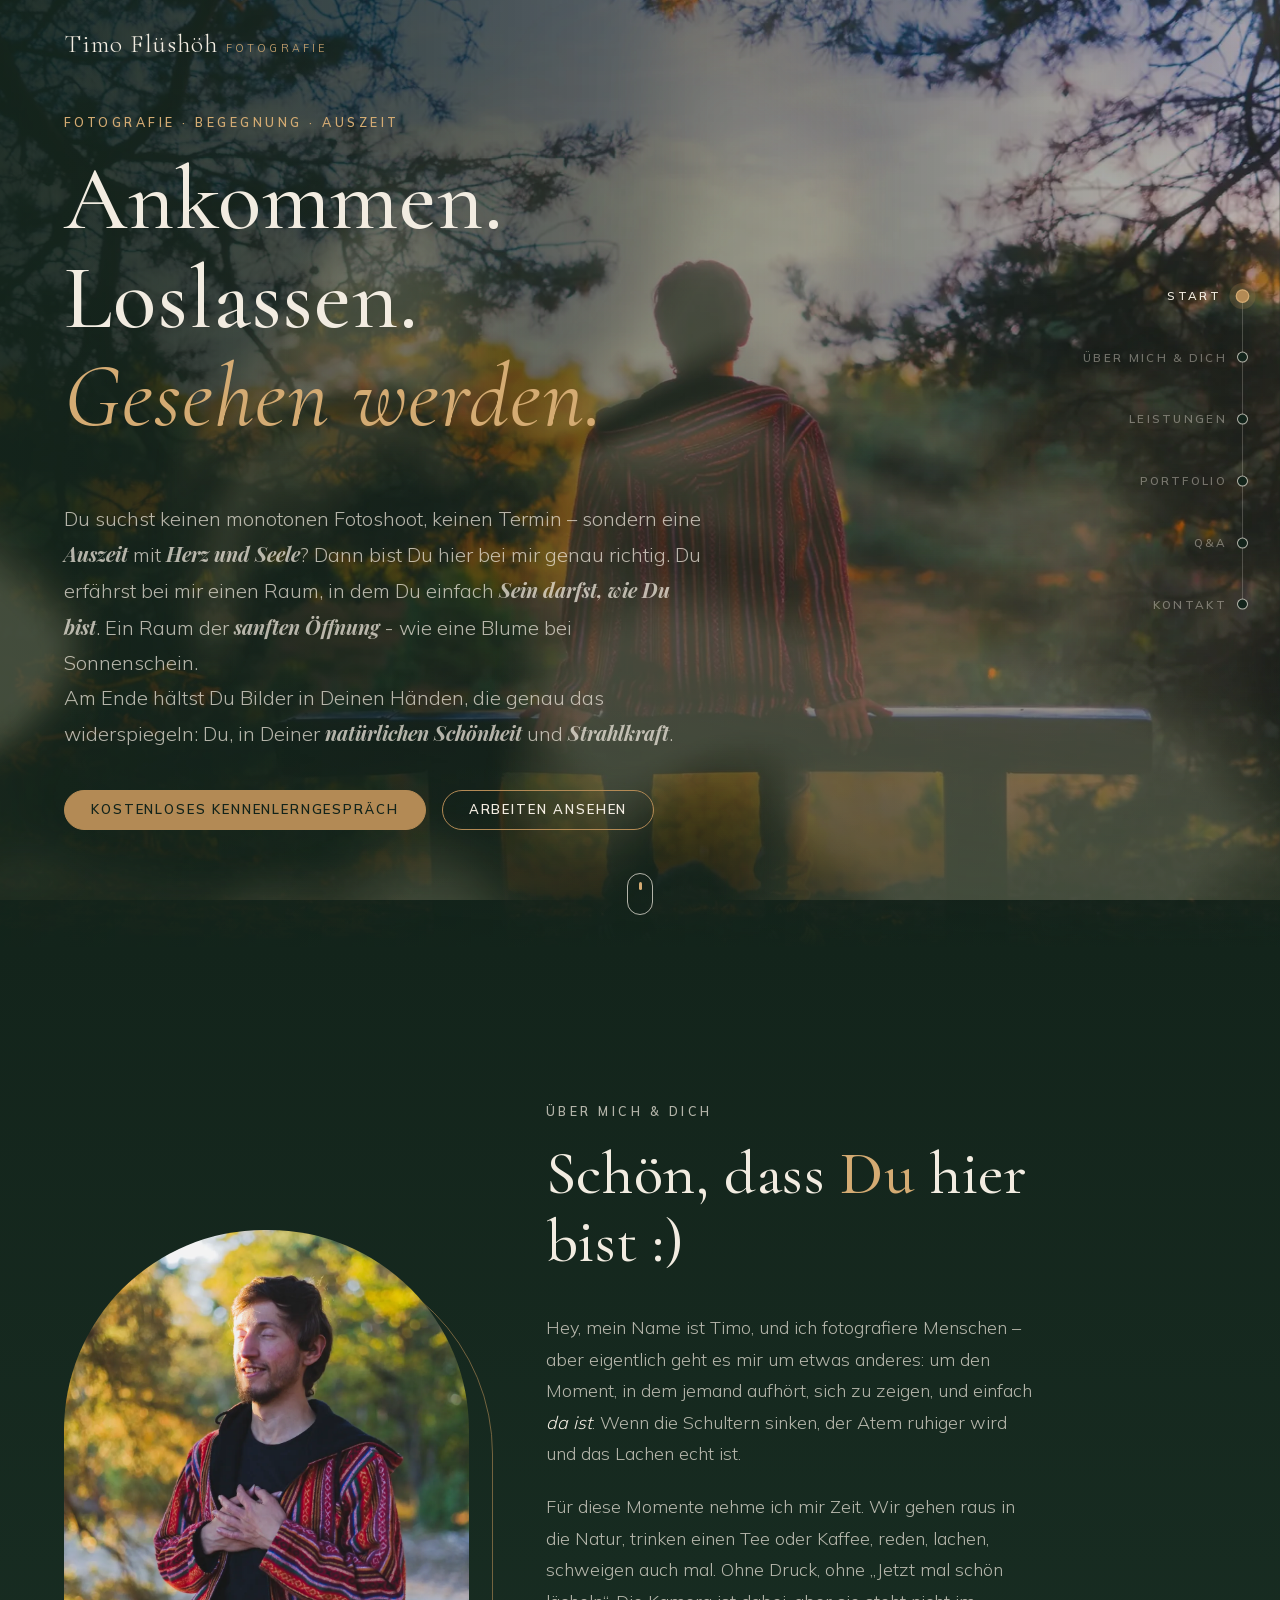
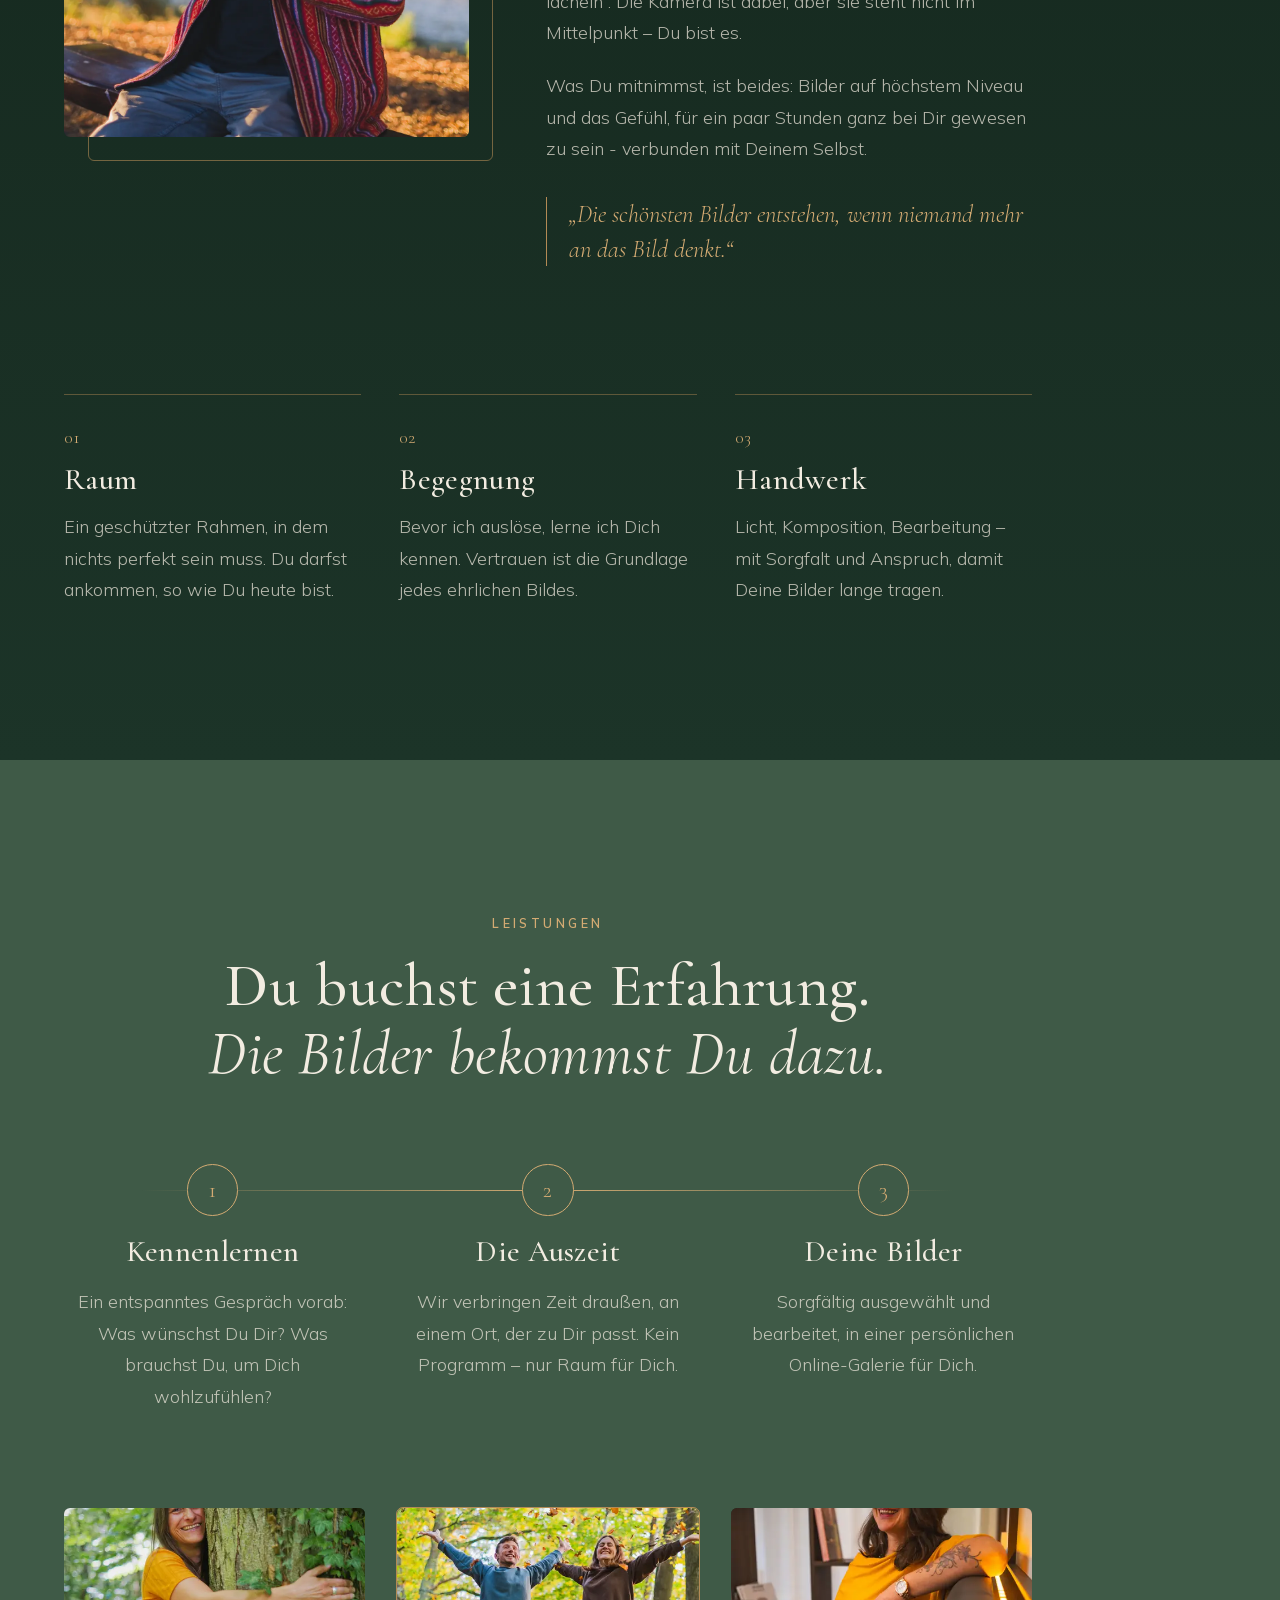
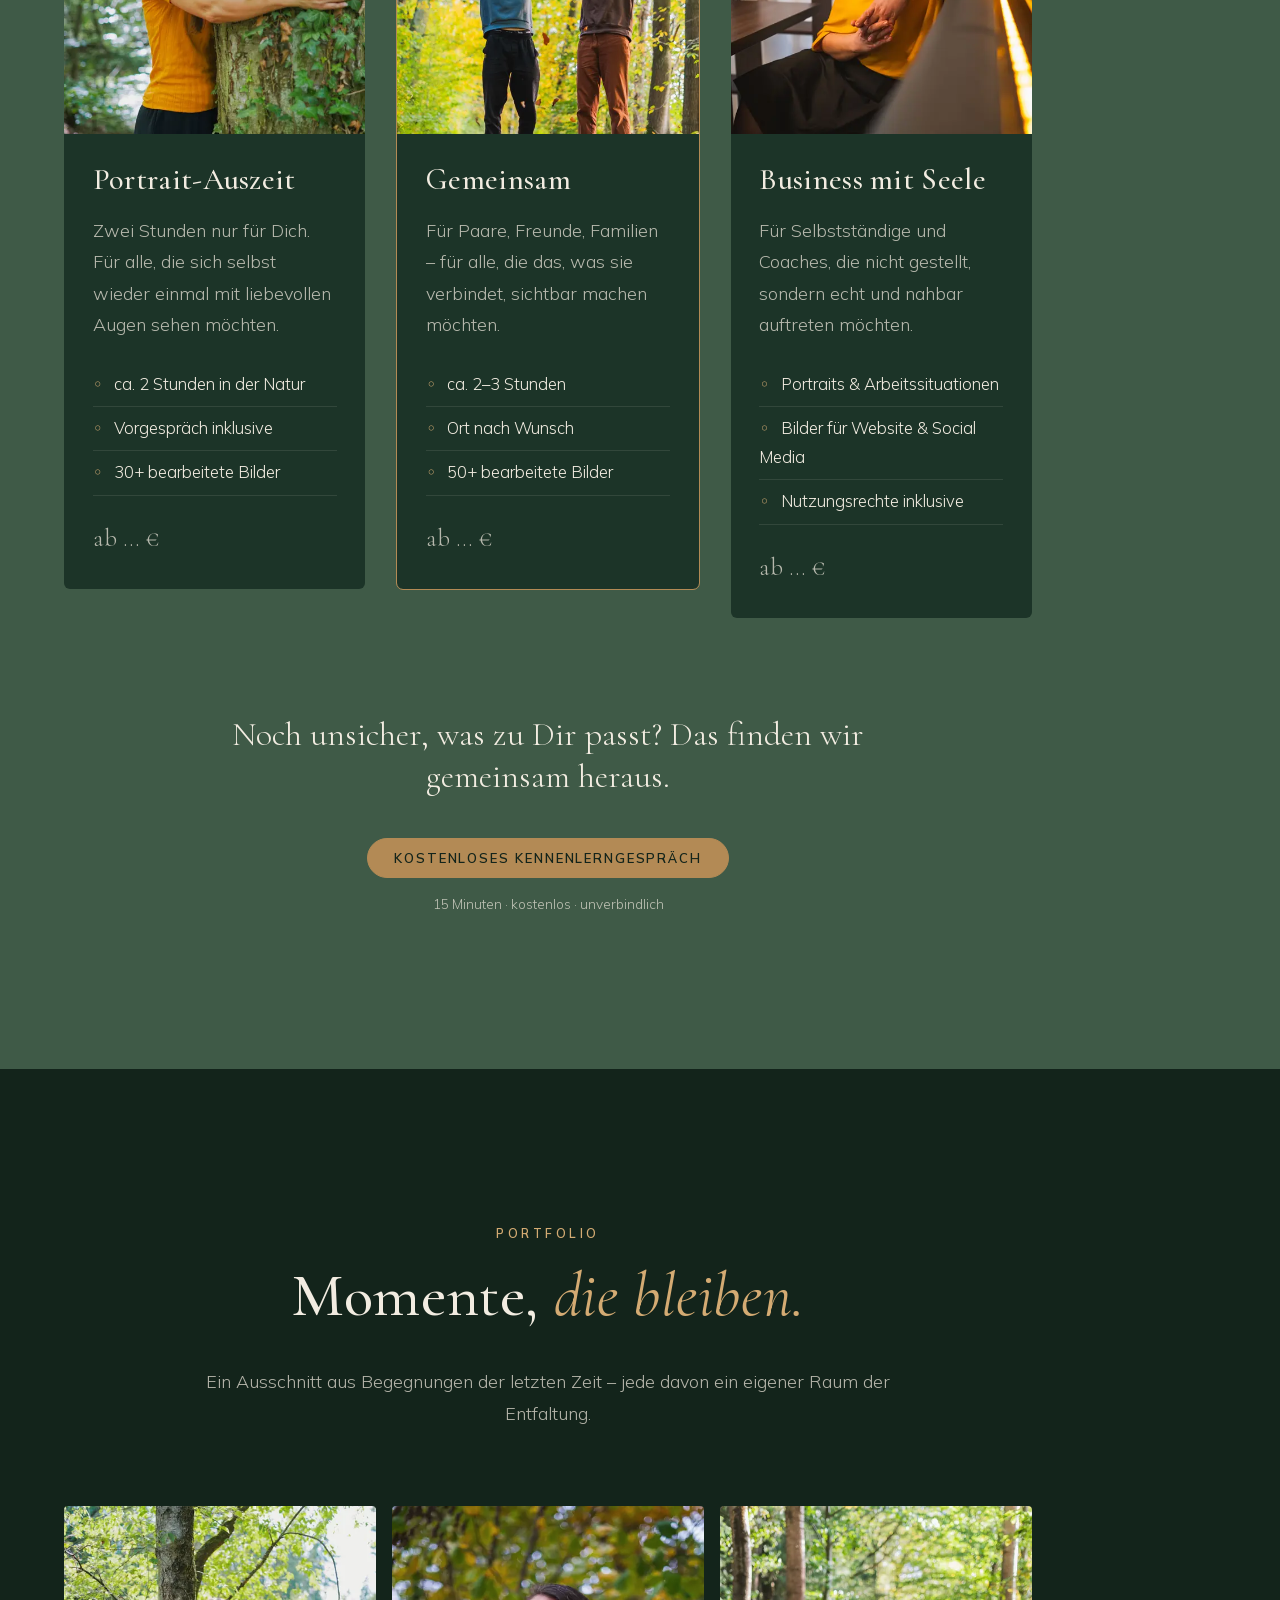
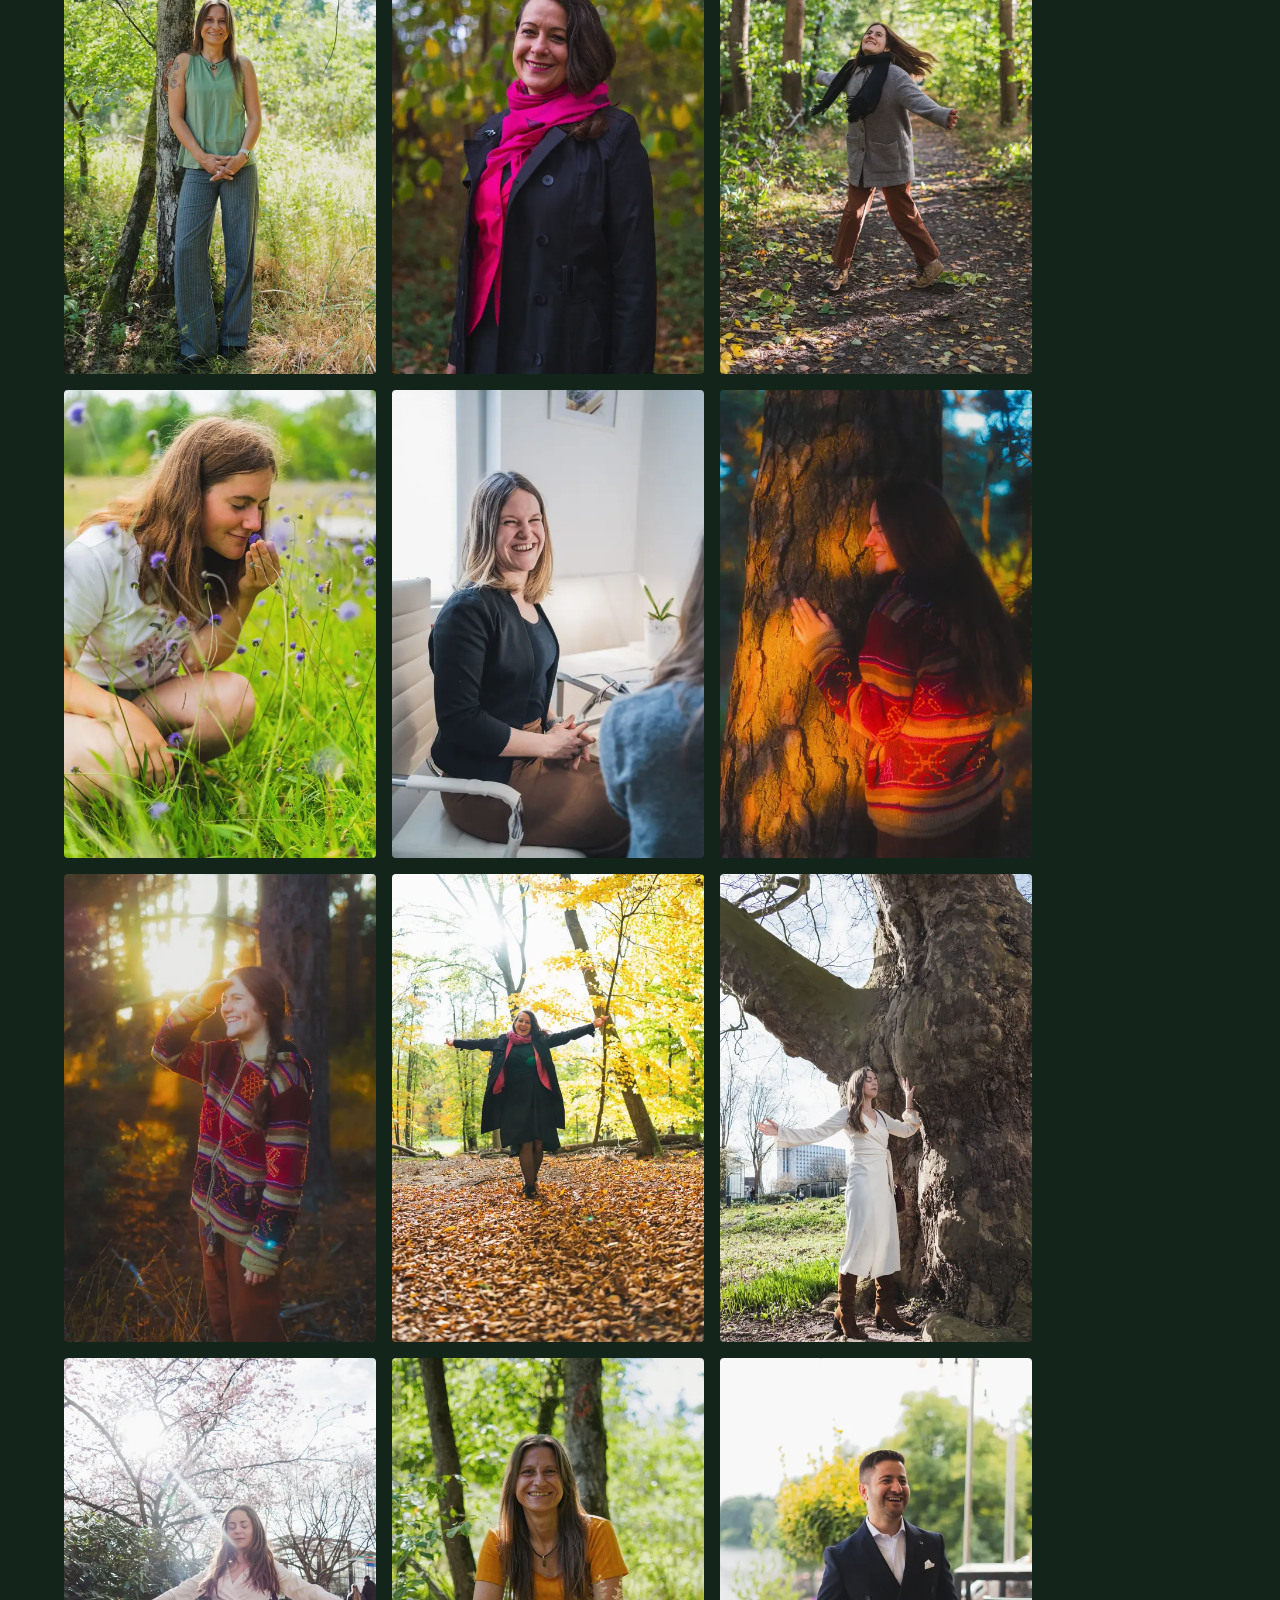
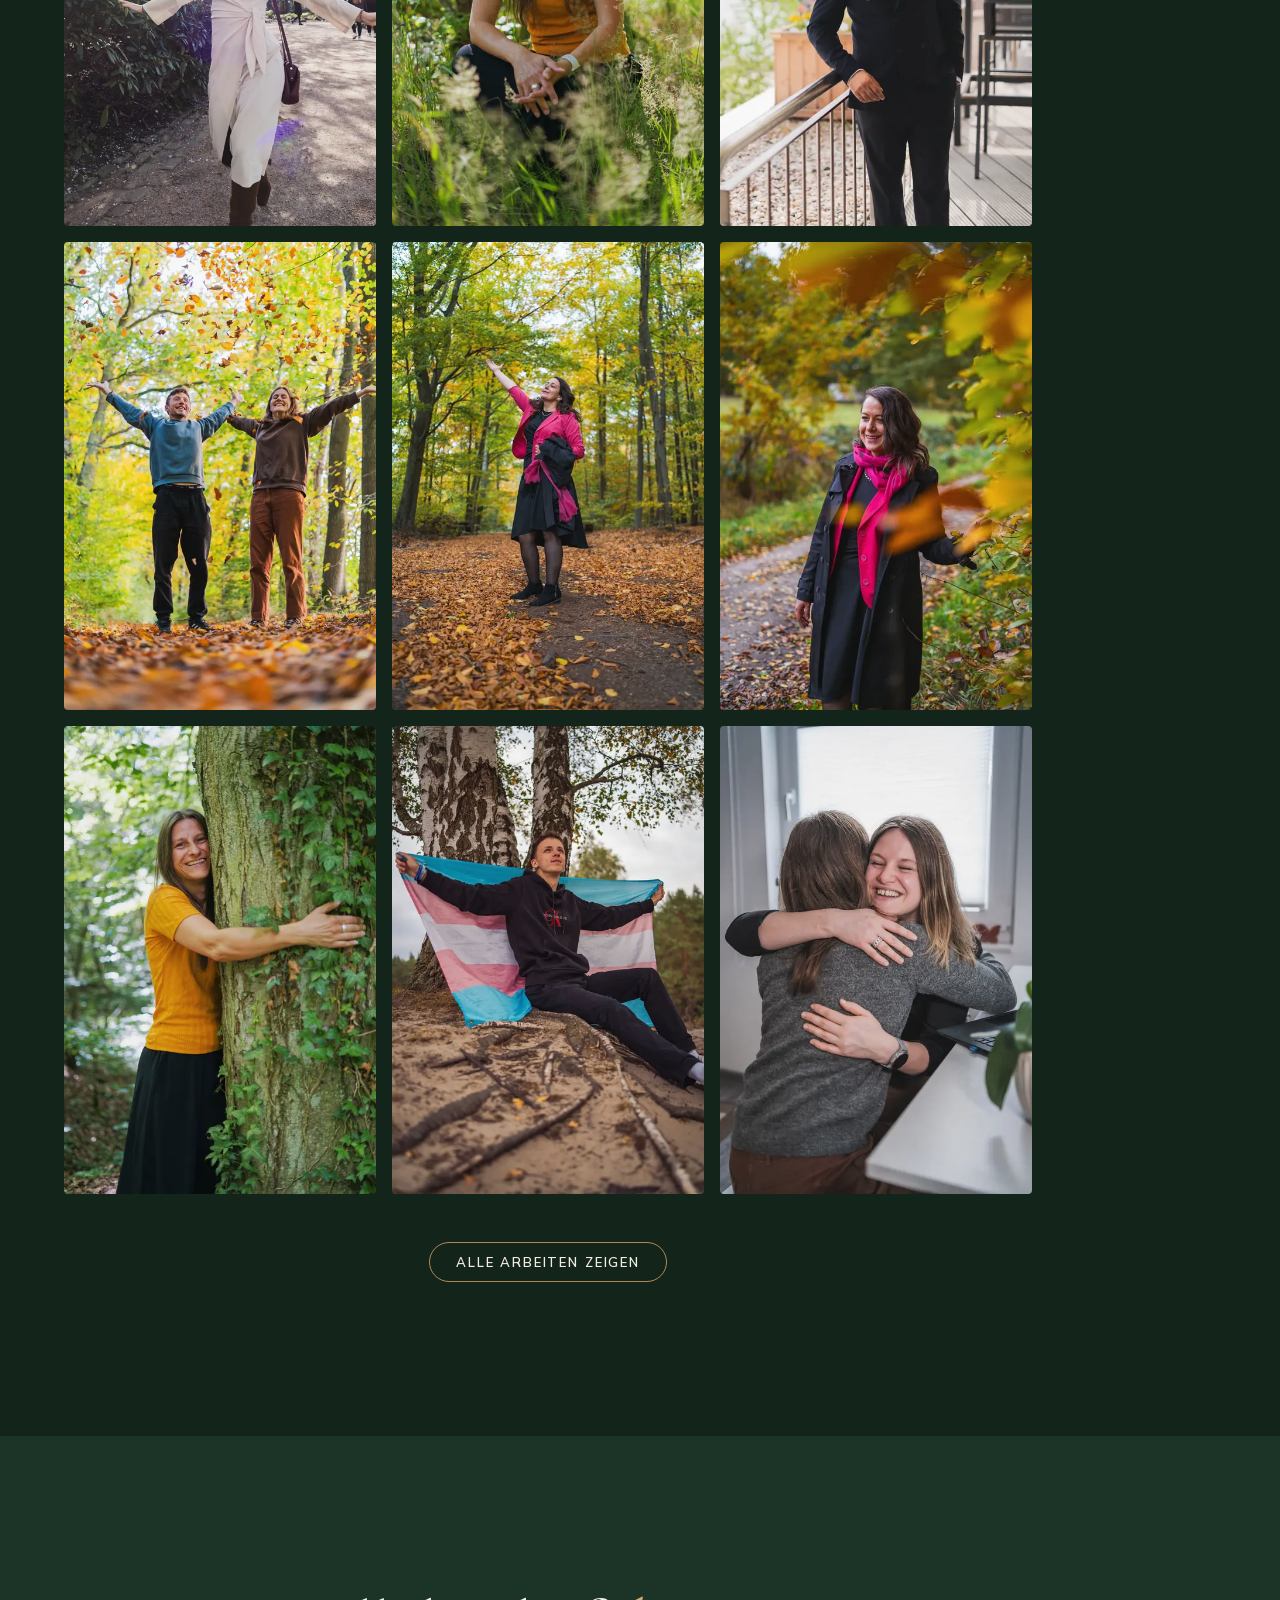
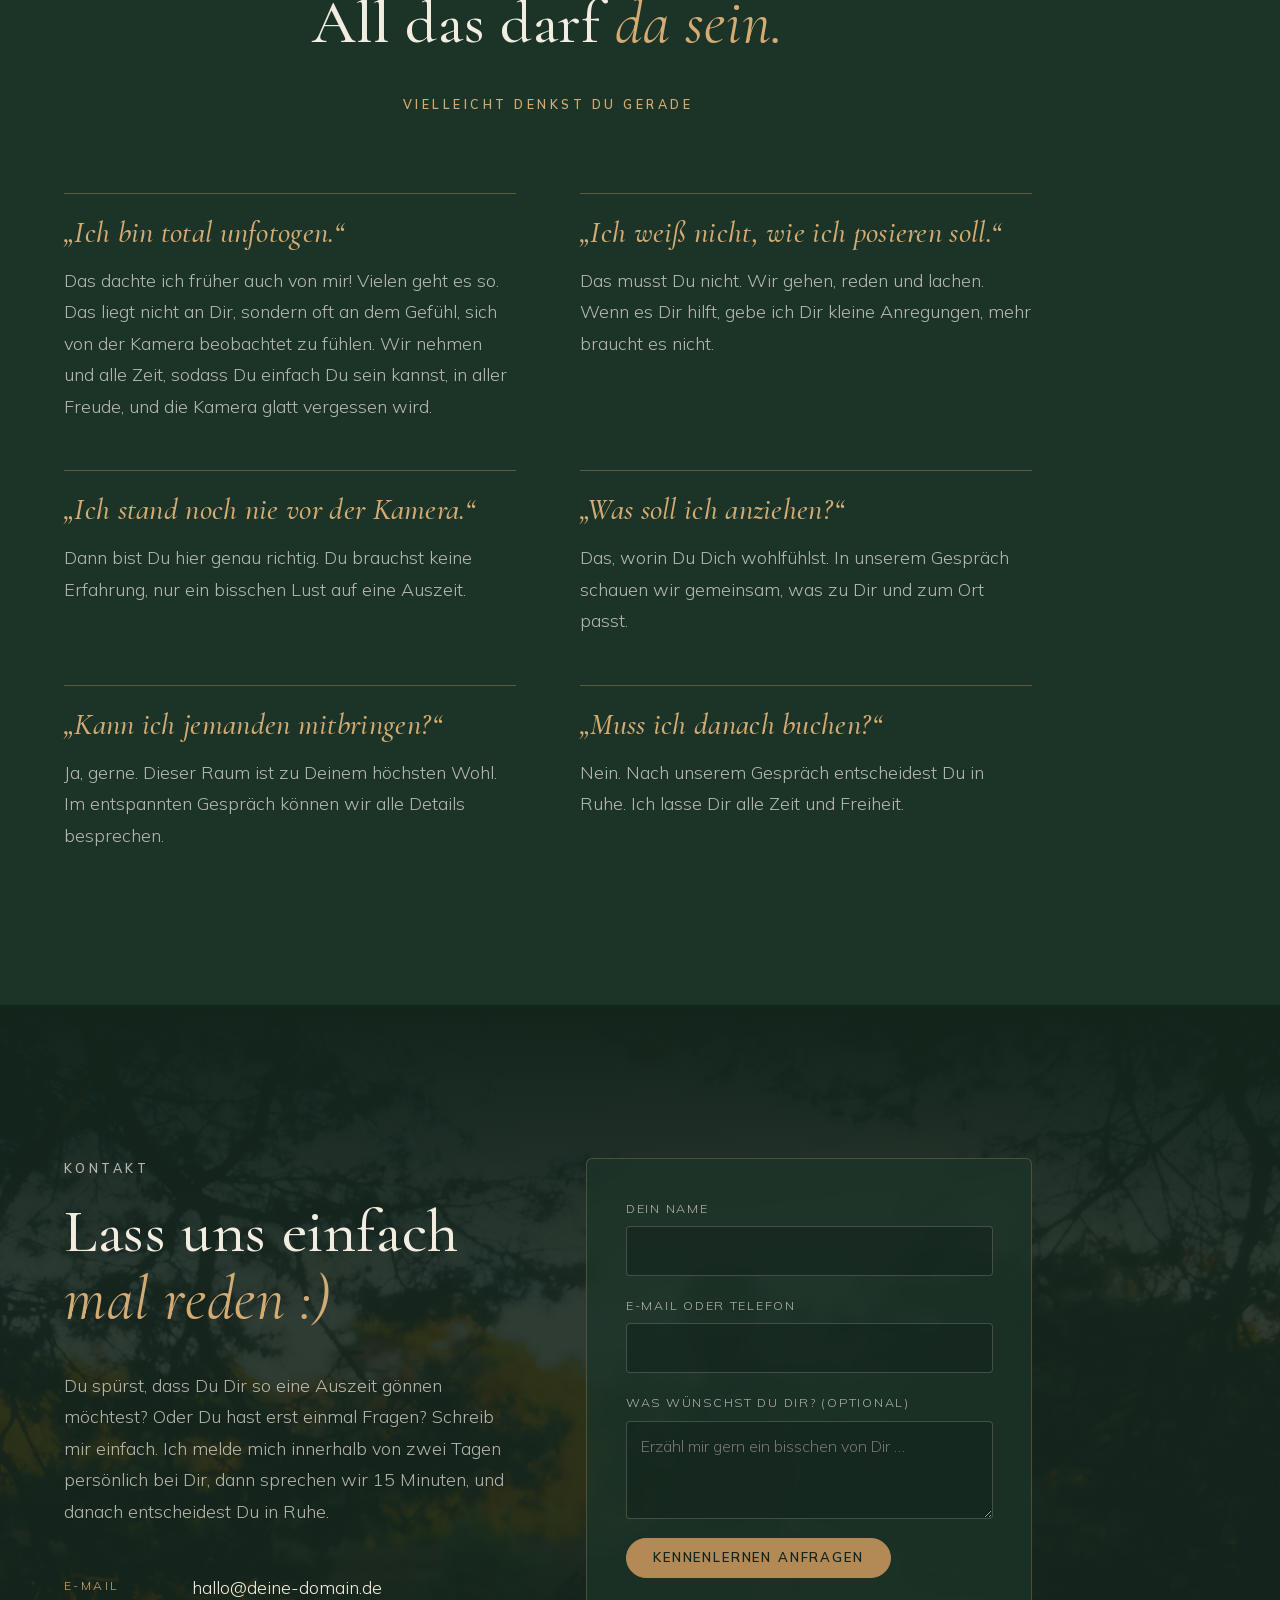
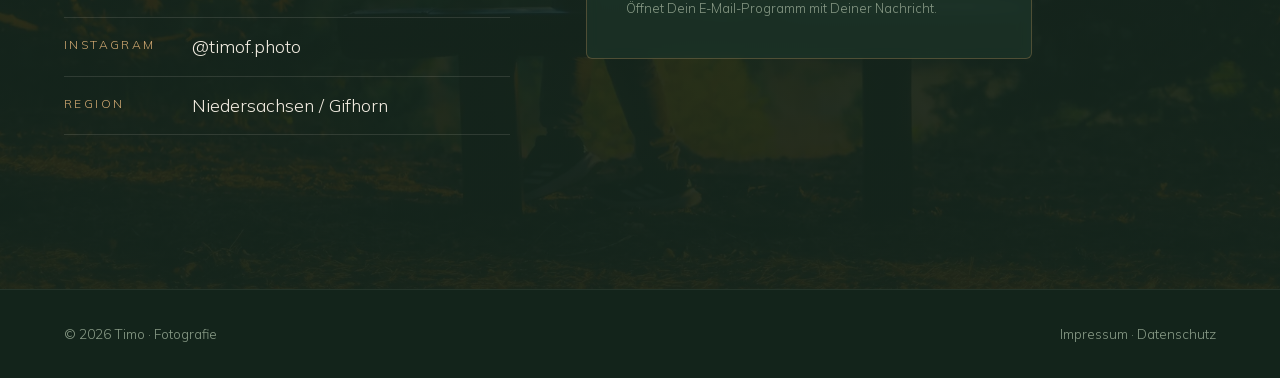
==== commit 1a70d5f5: "Q&A überarbeitet, Einladungen reduziert - Q&A-Texte angepasst, Überschrift und Unterzeile getauscht " ====
--- a/index.html
+++ b/index.html
@@ -57,8 +57,8 @@
         </figure>
         <div class="about__text">
           <p class="eyebrow reveal">Über mich &amp; Dich</p>
-          <h2 class="reveal">Schön, dass Du hier bist :)</h2>
-          <p class="reveal">Mein Name ist Timo, und ich fotografiere Menschen – aber eigentlich geht es mir um etwas anderes: um den Moment, in dem jemand aufhört, sich zu zeigen, und einfach <em>da ist</em>. Wenn die Schultern sinken, der Atem ruhiger wird und das Lachen echt ist.</p>
+          <h2 class="reveal">Schön, dass <span class="t-bronze">Du</span> hier bist :)</h2>
+          <p class="reveal">Hey, mein Name ist Timo, und ich fotografiere Menschen – aber eigentlich geht es mir um etwas anderes: um den Moment, in dem jemand aufhört, sich zu zeigen, und einfach <em>da ist</em>. Wenn die Schultern sinken, der Atem ruhiger wird und das Lachen echt ist.</p>
           <p class="reveal">Für diese Momente nehme ich mir Zeit. Wir gehen raus in die Natur, trinken einen Tee oder Kaffee, reden, lachen, schweigen auch mal. Ohne Druck, ohne „Jetzt mal schön lächeln“. Die Kamera ist dabei, aber sie steht nicht im Mittelpunkt – Du bist es.</p>
           <p class="reveal">Was Du mitnimmst, ist beides: Bilder auf höchstem Niveau und das Gefühl, für ein paar Stunden ganz bei Dir gewesen zu sein - verbunden mit Deinem Selbst.</p>
           <blockquote class="reveal">„Die schönsten Bilder entstehen, wenn niemand mehr an das Bild denkt.“</blockquote>
@@ -81,11 +81,6 @@
           <h3>Handwerk</h3>
           <p>Licht, Komposition, Bearbeitung – mit Sorgfalt und Anspruch, damit Deine Bilder lange tragen.</p>
         </article>
-      </div>
-      <div class="cta reveal">
-        <p class="cta__line">Neugierig, wie sich das für Dich anfühlen könnte?</p>
-        <a href="#kontakt" class="btn btn--bronze">Kostenloses Kennenlerngespräch</a>
-        <p class="cta__small">15 Minuten · kostenlos · unverbindlich</p>
       </div>
     </section>
 
@@ -173,27 +168,22 @@
       <div class="gallery__more">
         <button class="btn btn--ghost" id="gallery-more" type="button">Alle Arbeiten zeigen</button>
       </div>
-      <div class="cta reveal">
-        <p class="cta__line">Kannst Du Dir das auch für Dich vorstellen?</p>
-        <a href="#kontakt" class="btn btn--bronze">Kostenloses Kennenlerngespräch</a>
-        <p class="cta__small">15 Minuten · kostenlos · unverbindlich</p>
-      </div>
     </section>
 
     <!-- BEDENKEN -->
     <section id="fragen" class="section doubts">
       <div class="section__head">
+        <h2 class="reveal">All das darf <em>da sein.</em></h2>
         <p class="eyebrow reveal">Vielleicht denkst Du gerade</p>
-        <h2 class="reveal">All das darf <em>da sein.</em></h2>
       </div>
       <div class="doubts__grid">
         <article class="doubt reveal">
           <h3>„Ich bin total unfotogen.“</h3>
-          <p>Das glauben viele von sich. Meist liegt es nicht an Dir, sondern daran, dass Du Dich vor der Kamera beobachtet fühlst. Darum nehmen wir uns Zeit, bis dieses Gefühl nachlässt.</p>
+          <p>Das dachte ich früher auch von mir! Vielen geht es so. Das liegt nicht an Dir, sondern oft an dem Gefühl, sich von der Kamera beobachtet zu fühlen. Wir nehmen und alle Zeit, sodass Du einfach Du sein kannst, in aller Freude, und die Kamera glatt vergessen wird.</p>
         </article>
         <article class="doubt reveal">
           <h3>„Ich weiß nicht, wie ich posieren soll.“</h3>
-          <p>Musst Du auch nicht. Wir gehen, reden und lachen. Wenn es Dir hilft, gebe ich Dir kleine Anregungen, mehr braucht es nicht.</p>
+          <p>Das musst Du nicht. Wir gehen, reden und lachen. Wenn es Dir hilft, gebe ich Dir kleine Anregungen, mehr braucht es nicht.</p>
         </article>
         <article class="doubt reveal">
           <h3>„Ich stand noch nie vor der Kamera.“</h3>
@@ -205,11 +195,11 @@
         </article>
         <article class="doubt reveal">
           <h3>„Kann ich jemanden mitbringen?“</h3>
-          <p>Ja, gerne, wenn Du Dich damit wohler fühlst.</p>
+          <p>Ja, gerne. Dieser Raum ist zu Deinem höchsten Wohl. Im entspannten Gespräch können wir alle Details besprechen.</p>
         </article>
         <article class="doubt reveal">
           <h3>„Muss ich danach buchen?“</h3>
-          <p>Nein. Nach unserem Gespräch entscheidest Du in Ruhe. Ich hake nicht nach, versprochen.</p>
+          <p>Nein. Nach unserem Gespräch entscheidest Du in Ruhe. Ich lasse Dir alle Zeit und Freiheit.</p>
         </article>
       </div>
     </section>
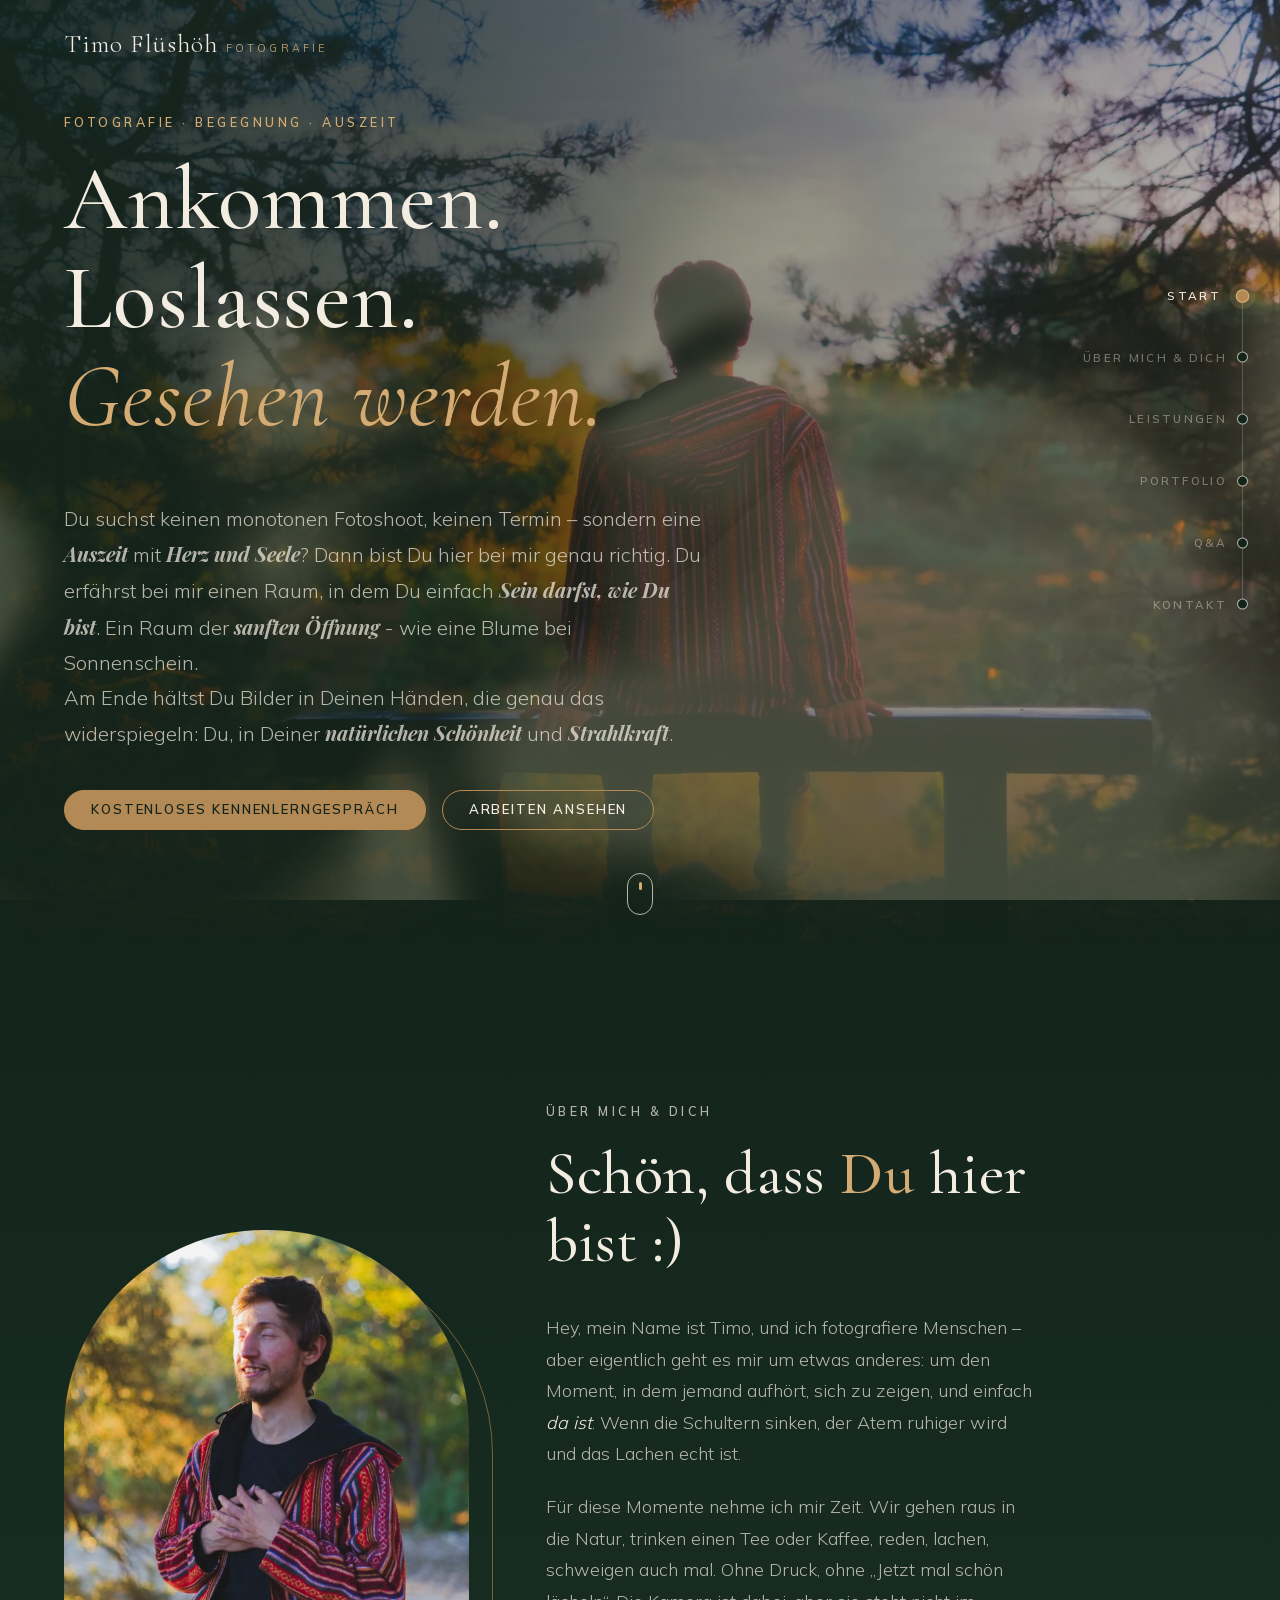
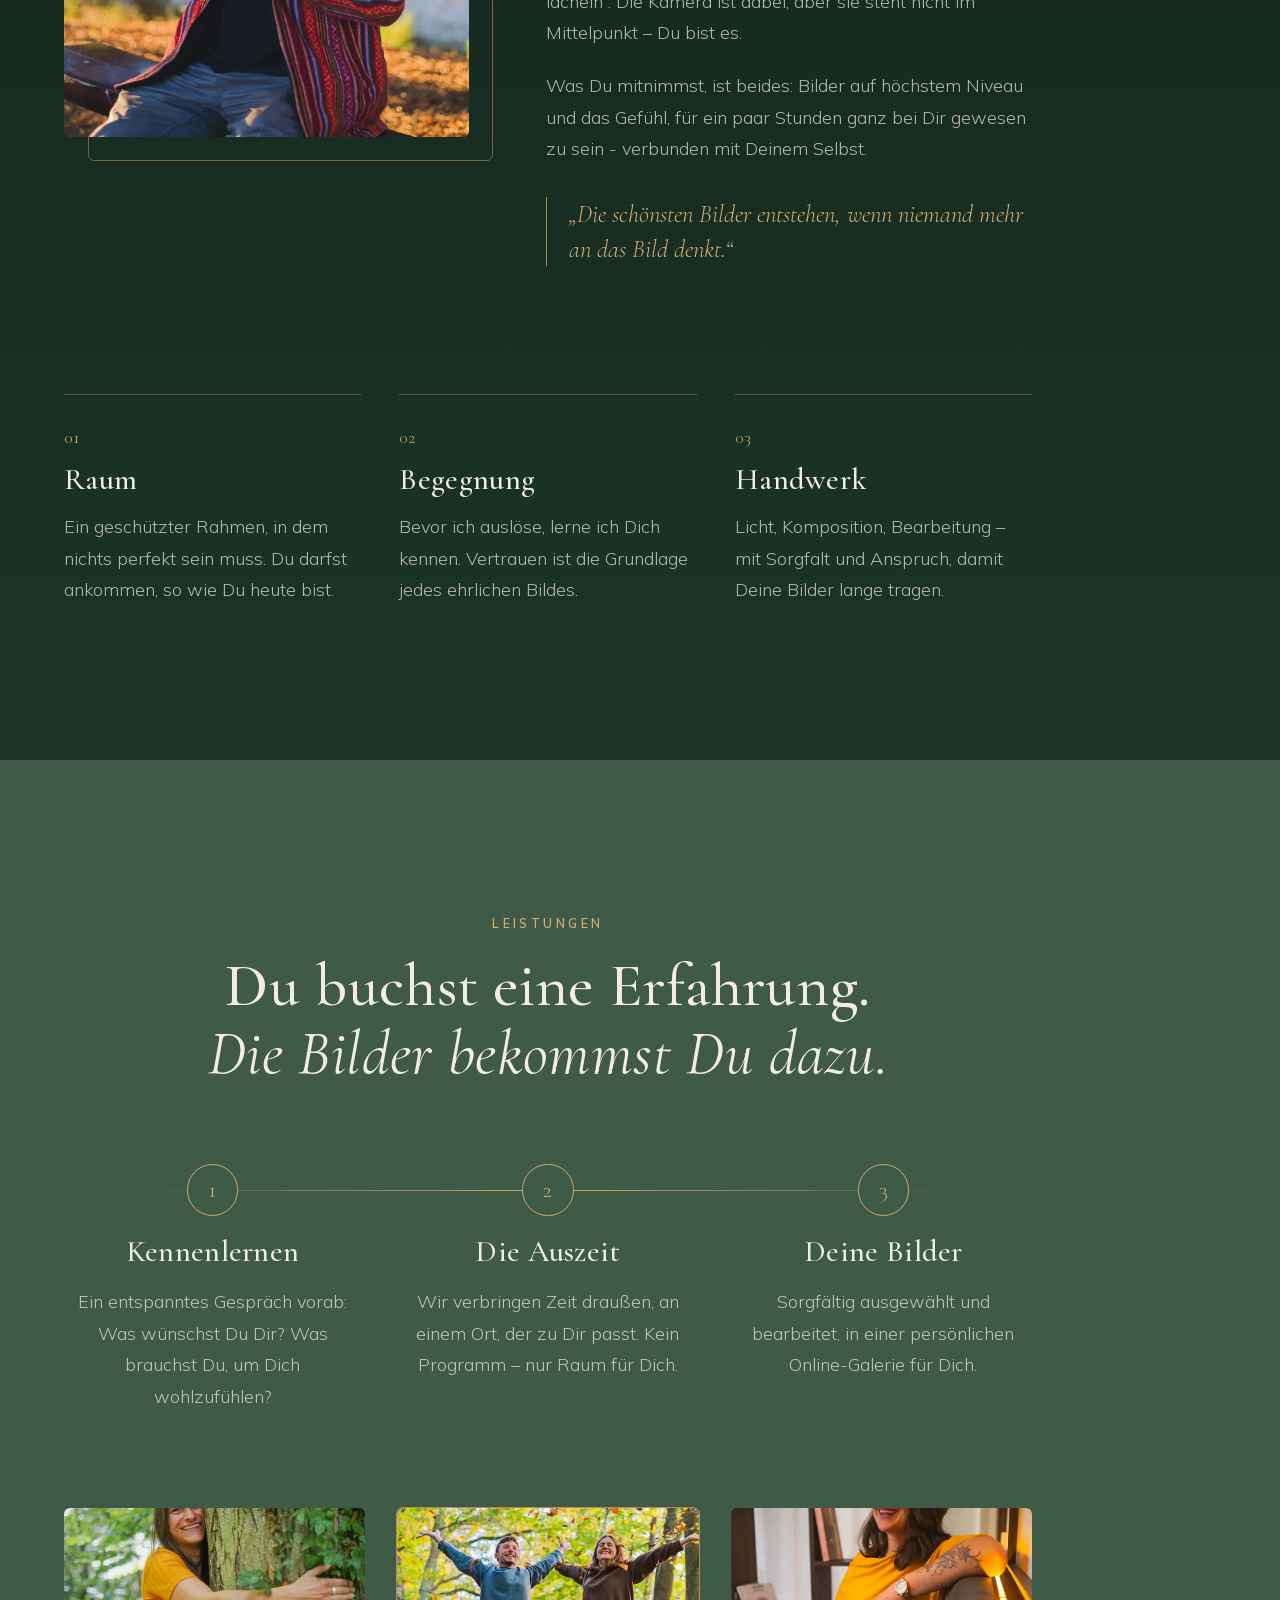
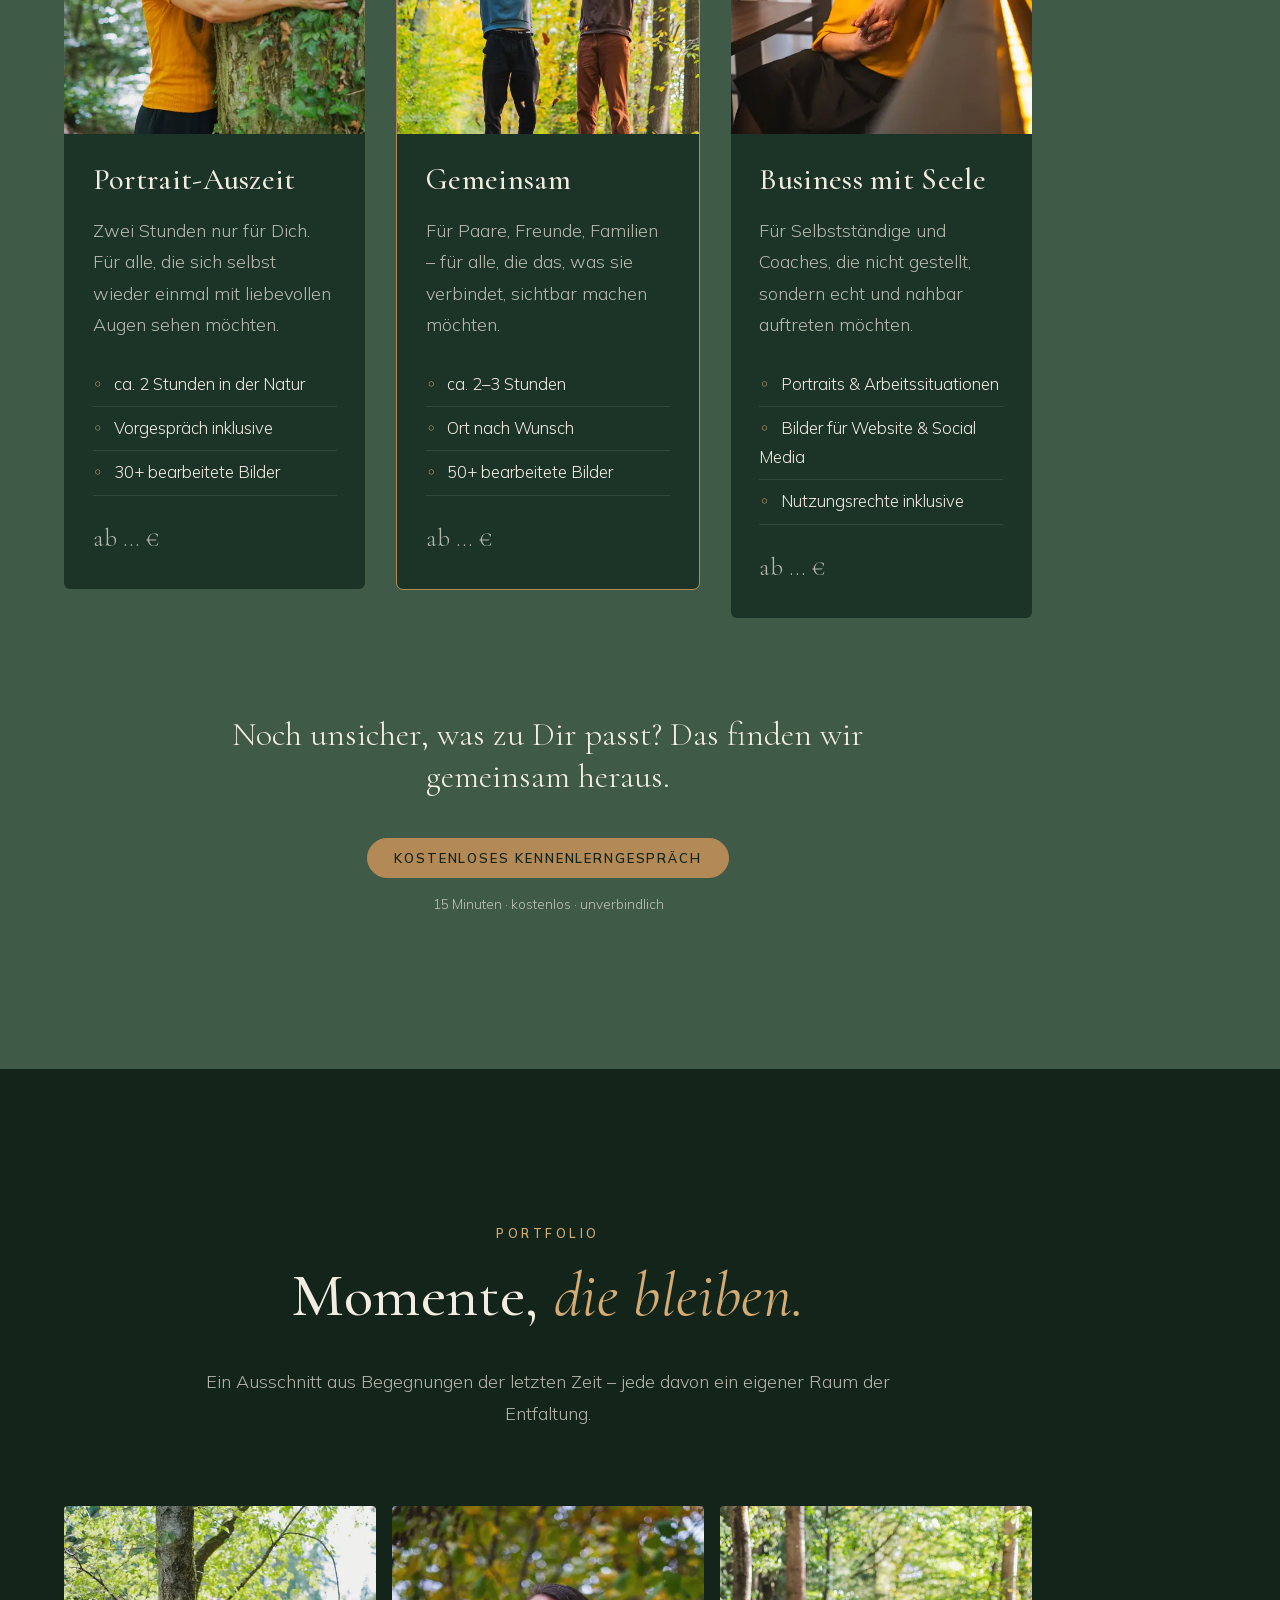
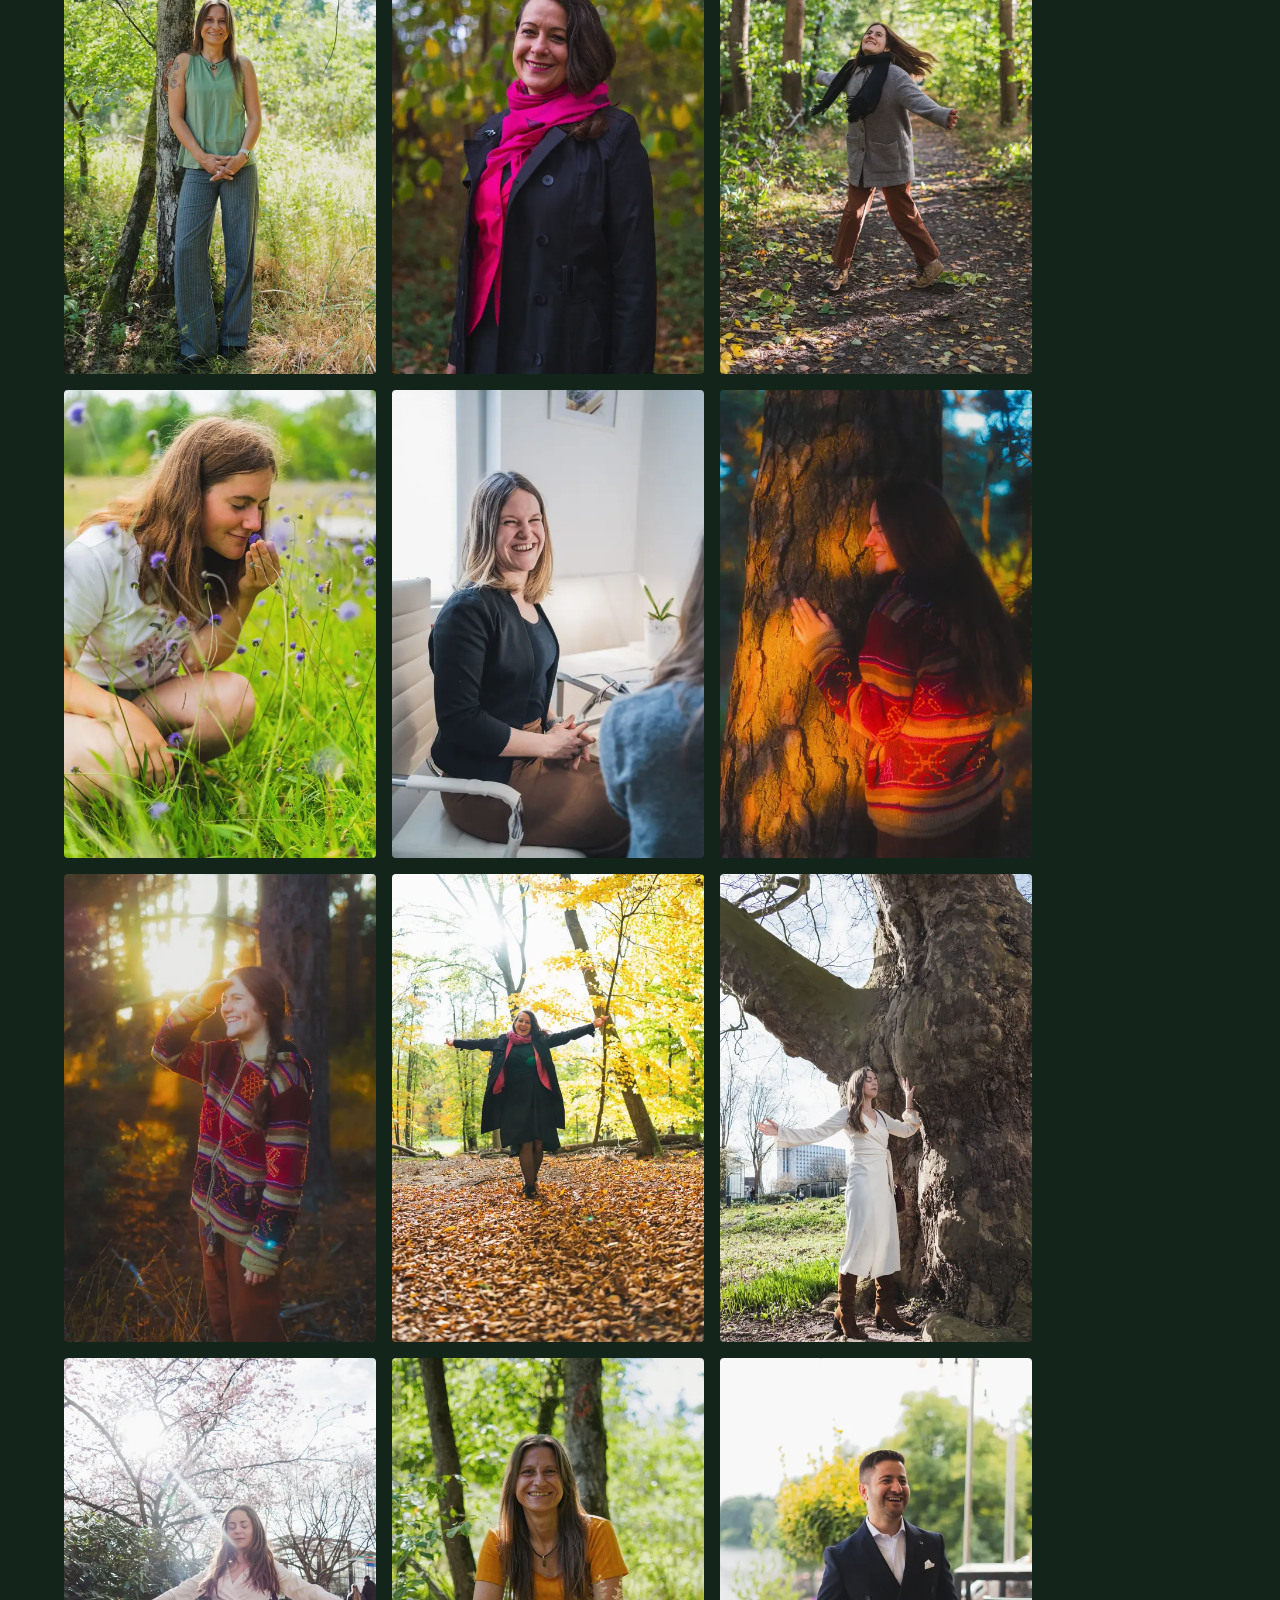
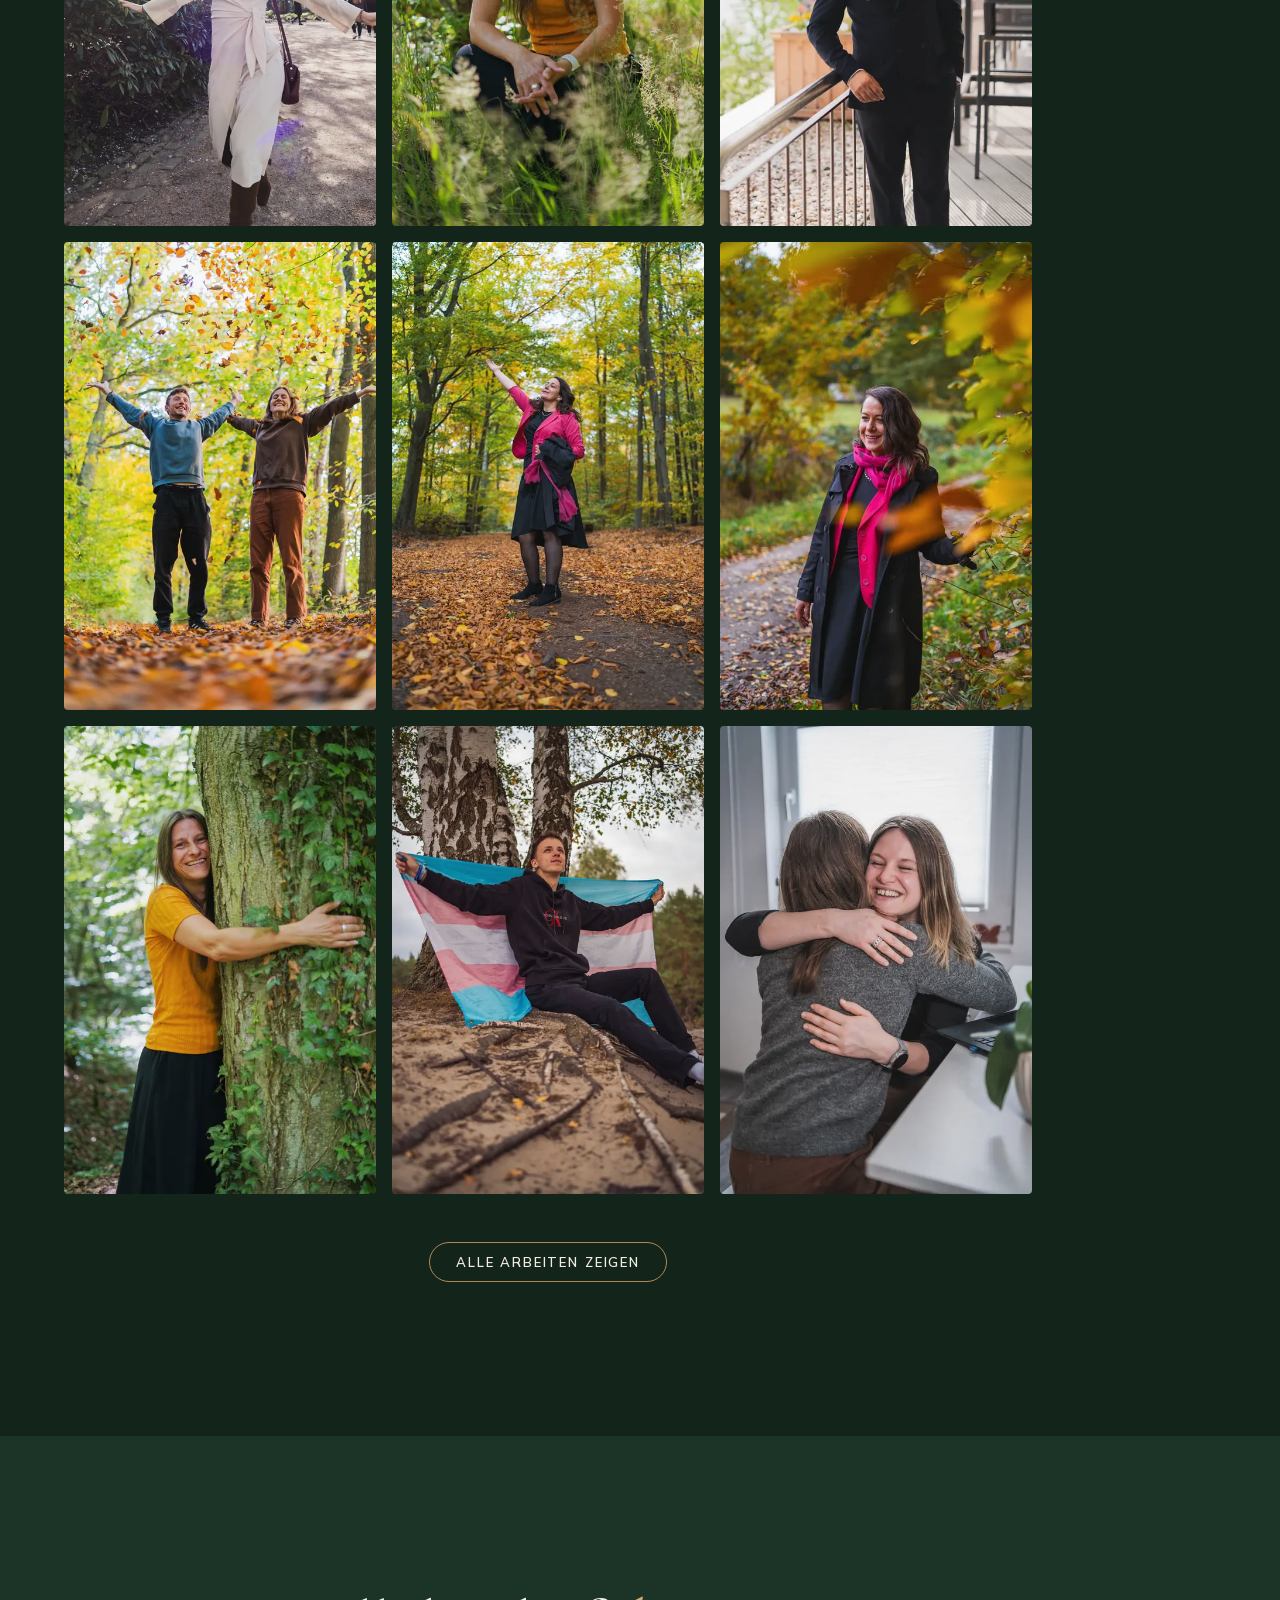
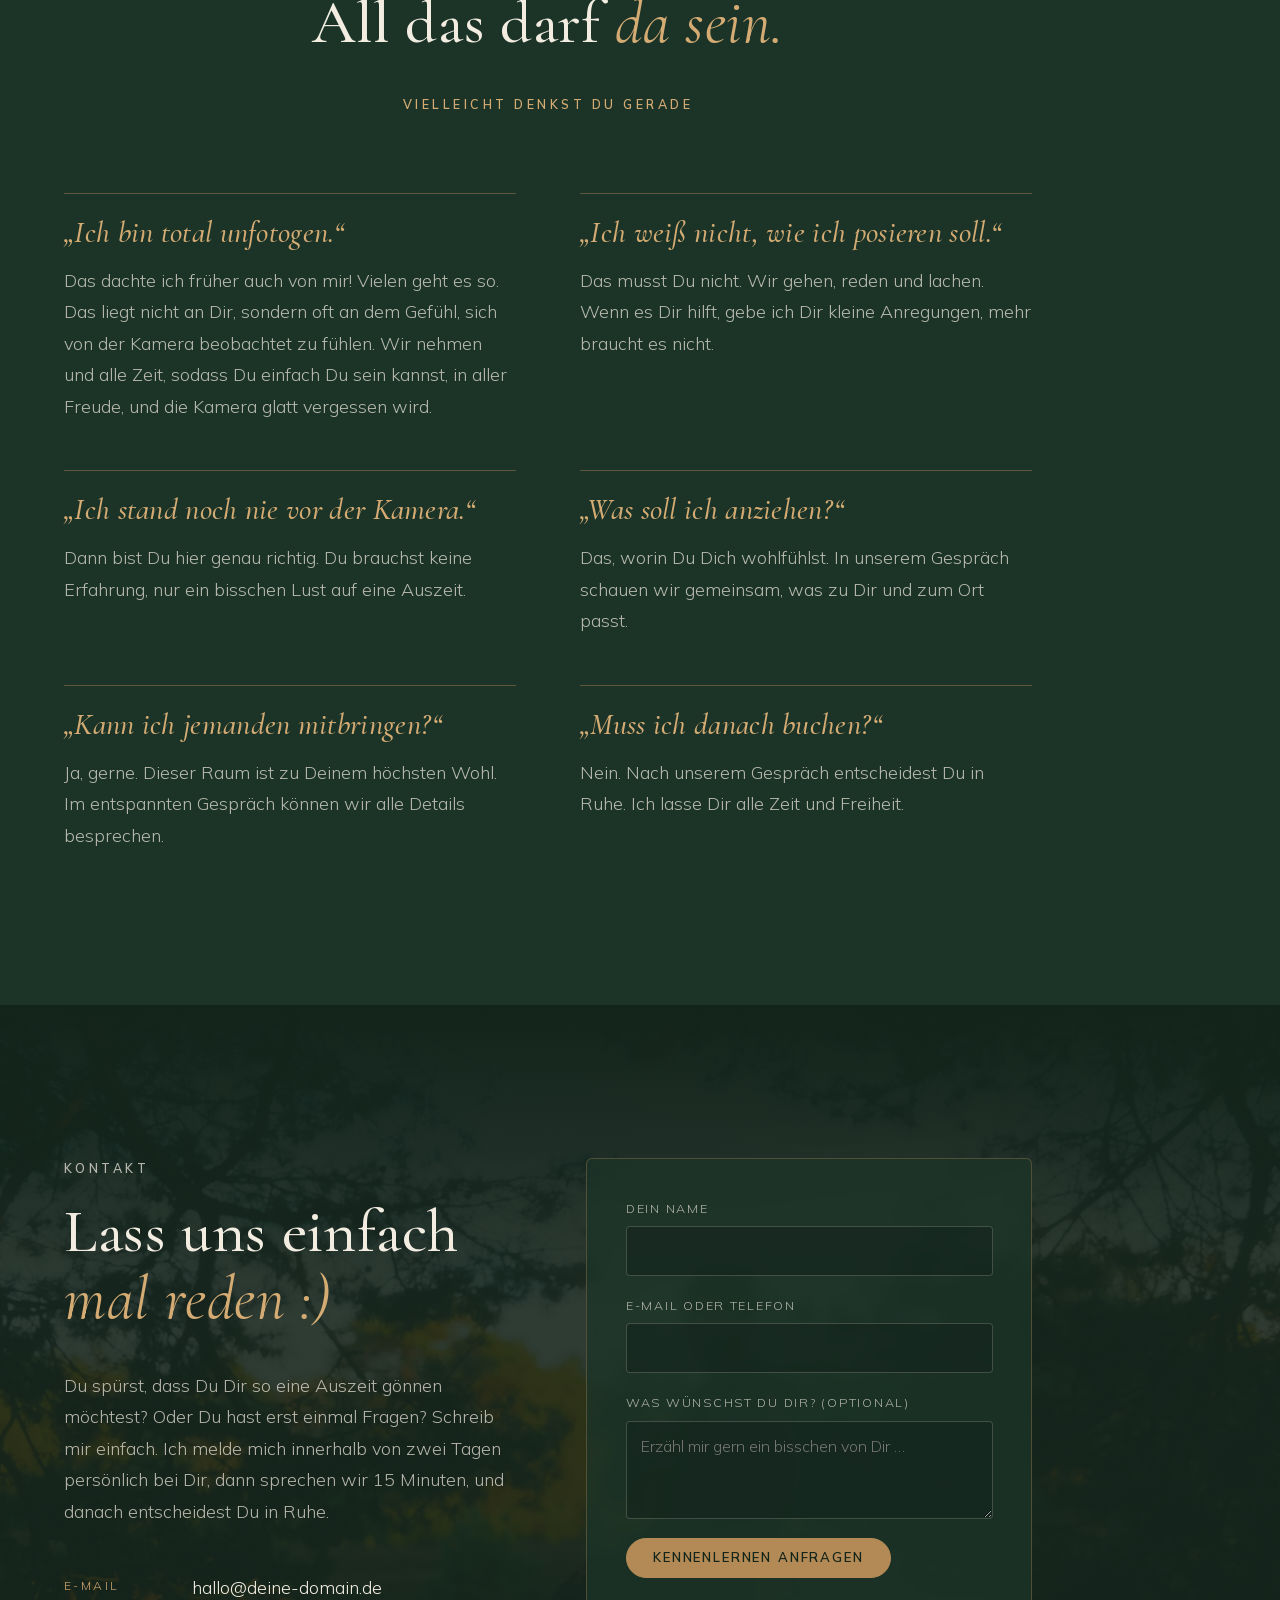
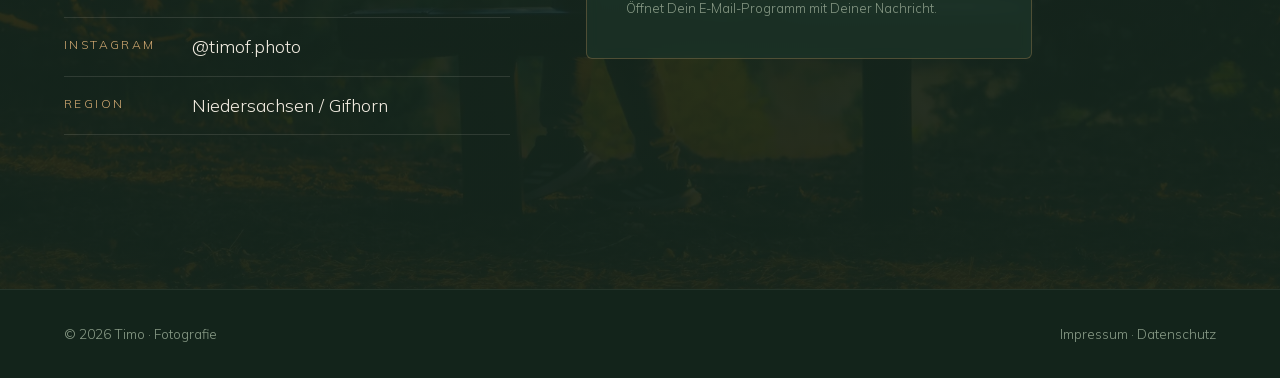
==== commit 2e0deac9: "Überschriften reagieren auf den Mauszeiger, grüner Hover für Einladungs-Buttons - Abschnittsüberschr" ====
--- a/index.html
+++ b/index.html
@@ -41,7 +41,7 @@
         <h1 class="reveal">Ankommen.<br>Loslassen.<br><em>Gesehen werden.</em></h1>
         <p class="hero__lead reveal">Du suchst keinen monotonen Fotoshoot, keinen Termin – sondern eine <span class="t-playfair"><i><b>Auszeit</b></i></span> mit <span class="t-playfair"><i><b>Herz und Seele</b></i></span>? Dann bist Du hier bei mir genau richtig. Du erfährst bei mir einen Raum, in dem Du einfach <span class="t-playfair"><i><b>Sein darfst, wie Du bist</b></i></span>. Ein Raum der <span class="t-playfair"><i><b>sanften Öffnung</b></i></span> - wie eine Blume bei Sonnenschein.<br>Am Ende hältst Du Bilder in Deinen Händen, die genau das widerspiegeln: Du, in Deiner <span class="t-playfair"><i><b>natürlichen Schönheit</b></i></span> und <span class="t-playfair"><i><b>Strahlkraft</b></i></span>.</p>
         <div class="hero__actions reveal">
-          <a href="#kontakt" class="btn btn--bronze">Kostenloses Kennenlerngespräch</a>
+          <a href="#kontakt" class="btn btn--bronze btn--invite">Kostenloses Kennenlerngespräch</a>
           <a href="#portfolio" class="btn btn--ghost">Arbeiten ansehen</a>
         </div>
         <p class="hero__reassure reveal">15 Minuten · kostenlos · unverbindlich</p>
@@ -152,7 +152,7 @@
       </div>
       <div class="cta reveal">
         <p class="cta__line">Noch unsicher, was zu Dir passt? Das finden wir gemeinsam heraus.</p>
-        <a href="#kontakt" class="btn btn--bronze">Kostenloses Kennenlerngespräch</a>
+        <a href="#kontakt" class="btn btn--bronze btn--invite">Kostenloses Kennenlerngespräch</a>
         <p class="cta__small">15 Minuten · kostenlos · unverbindlich</p>
       </div>
     </section>
@@ -228,7 +228,7 @@
           <label>E-Mail oder Telefon<input name="kontakt" required autocomplete="email"></label>
           <label>Was wünschst Du Dir? (optional)<textarea name="wunsch" rows="3" placeholder="Erzähl mir gern ein bisschen von Dir …"></textarea></label>
           <input class="contact__trap" name="_gotcha" tabindex="-1" autocomplete="off" aria-hidden="true">
-          <button class="btn btn--bronze" type="submit">Kennenlernen anfragen</button>
+          <button class="btn btn--bronze btn--invite" type="submit">Kennenlernen anfragen</button>
           <p class="contact__note" id="contact-note" role="status"></p>
         </form>
       </div>
@@ -253,6 +253,7 @@
   <script src="assets/js/galerie-reihenfolge.js"></script>
   <script src="assets/js/kontakt-einstellungen.js"></script>
   <script src="assets/js/main.js"></script>
+  <script src="assets/js/ueberschriften-effekt.js"></script>
   <script src="assets/js/komorebi.js"></script>
 </body>
 </html>
--- a/assets/css/style.css
+++ b/assets/css/style.css
@@ -113,6 +113,12 @@
 .btn:hover { transform: translateY(-2px); }
 .btn--bronze { background: var(--bronze); color: var(--forest-deep); }
 .btn--bronze:hover { background: var(--bronze-light); }
+.btn--invite { transition: background 0.5s var(--ease), border-color 0.5s var(--ease), color 0.5s var(--ease), transform 0.4s var(--ease); }
+.btn--invite:hover, .btn--invite:focus-visible {
+  background: #2c5e33;
+  border-color: #4f8a56;
+  color: #eef7ea;
+}
 .btn--ghost { background: transparent; color: var(--cream); }
 .btn--ghost:hover { background: rgba(179, 138, 85, 0.18); }
 
@@ -231,6 +237,7 @@
   padding: 7rem var(--gutter) 5rem;
   padding-right: calc(var(--gutter) + 7rem);
   overflow: hidden;
+  overflow: clip; /* verhindert, dass der Browser das Startbild intern verschiebt */
 }
 .hero__bg {
   position: absolute;
@@ -575,6 +582,10 @@
 /* Platzhalter in den Vorlagen – nach dem Ausfüllen entfernen */
 .ph { background: rgba(179, 138, 85, 0.22); color: var(--bronze-light); border-radius: 3px; padding: 0 0.3em; }
 
+/* ===== Überschriften-Effekt: Buchstaben reagieren auf den Mauszeiger ===== */
+.vp-word { display: inline-block; white-space: nowrap; }
+.vp-letter { display: inline-block; text-align: center; }
+
 /* ===== Selbst gewählte Textfarben, Schriften und Größen (über den Bearbeitungsmodus) ===== */
 b, strong { font-weight: 700; }
 .t-bronze { color: var(--bronze-light); }
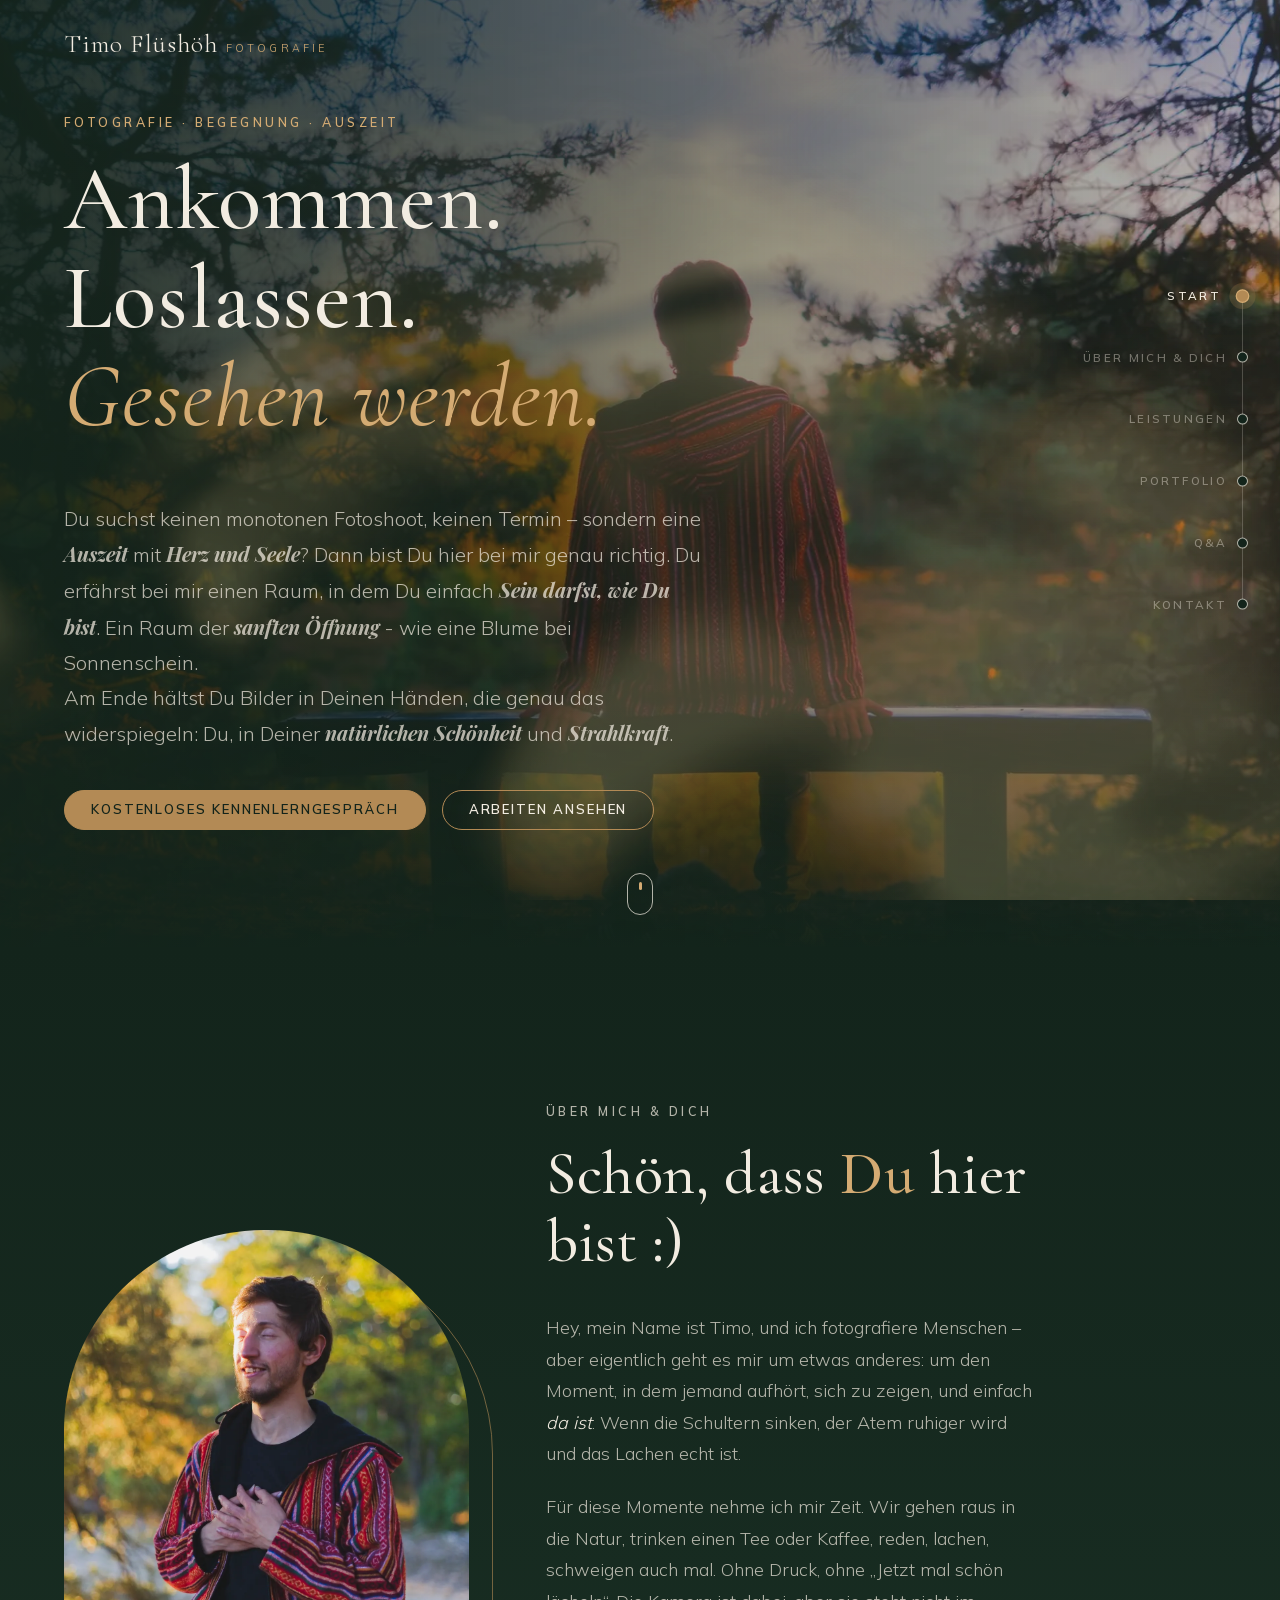
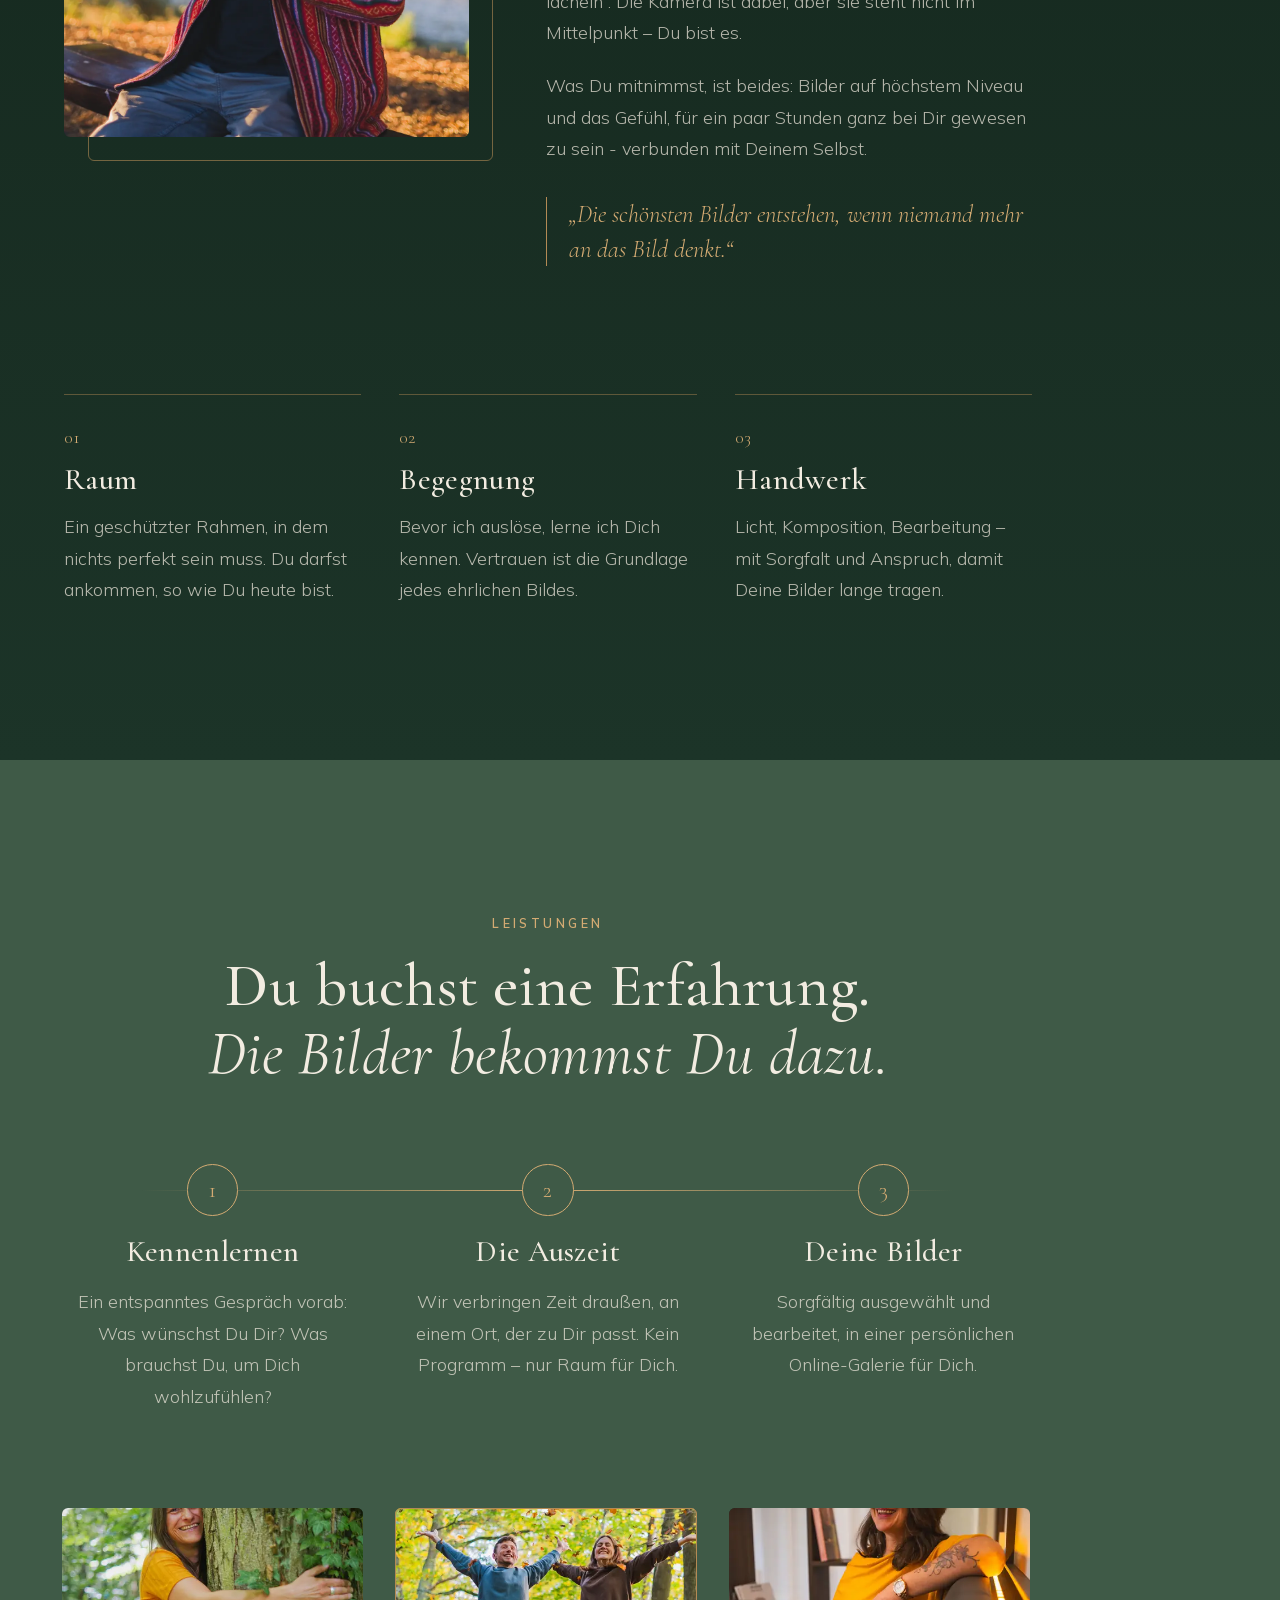
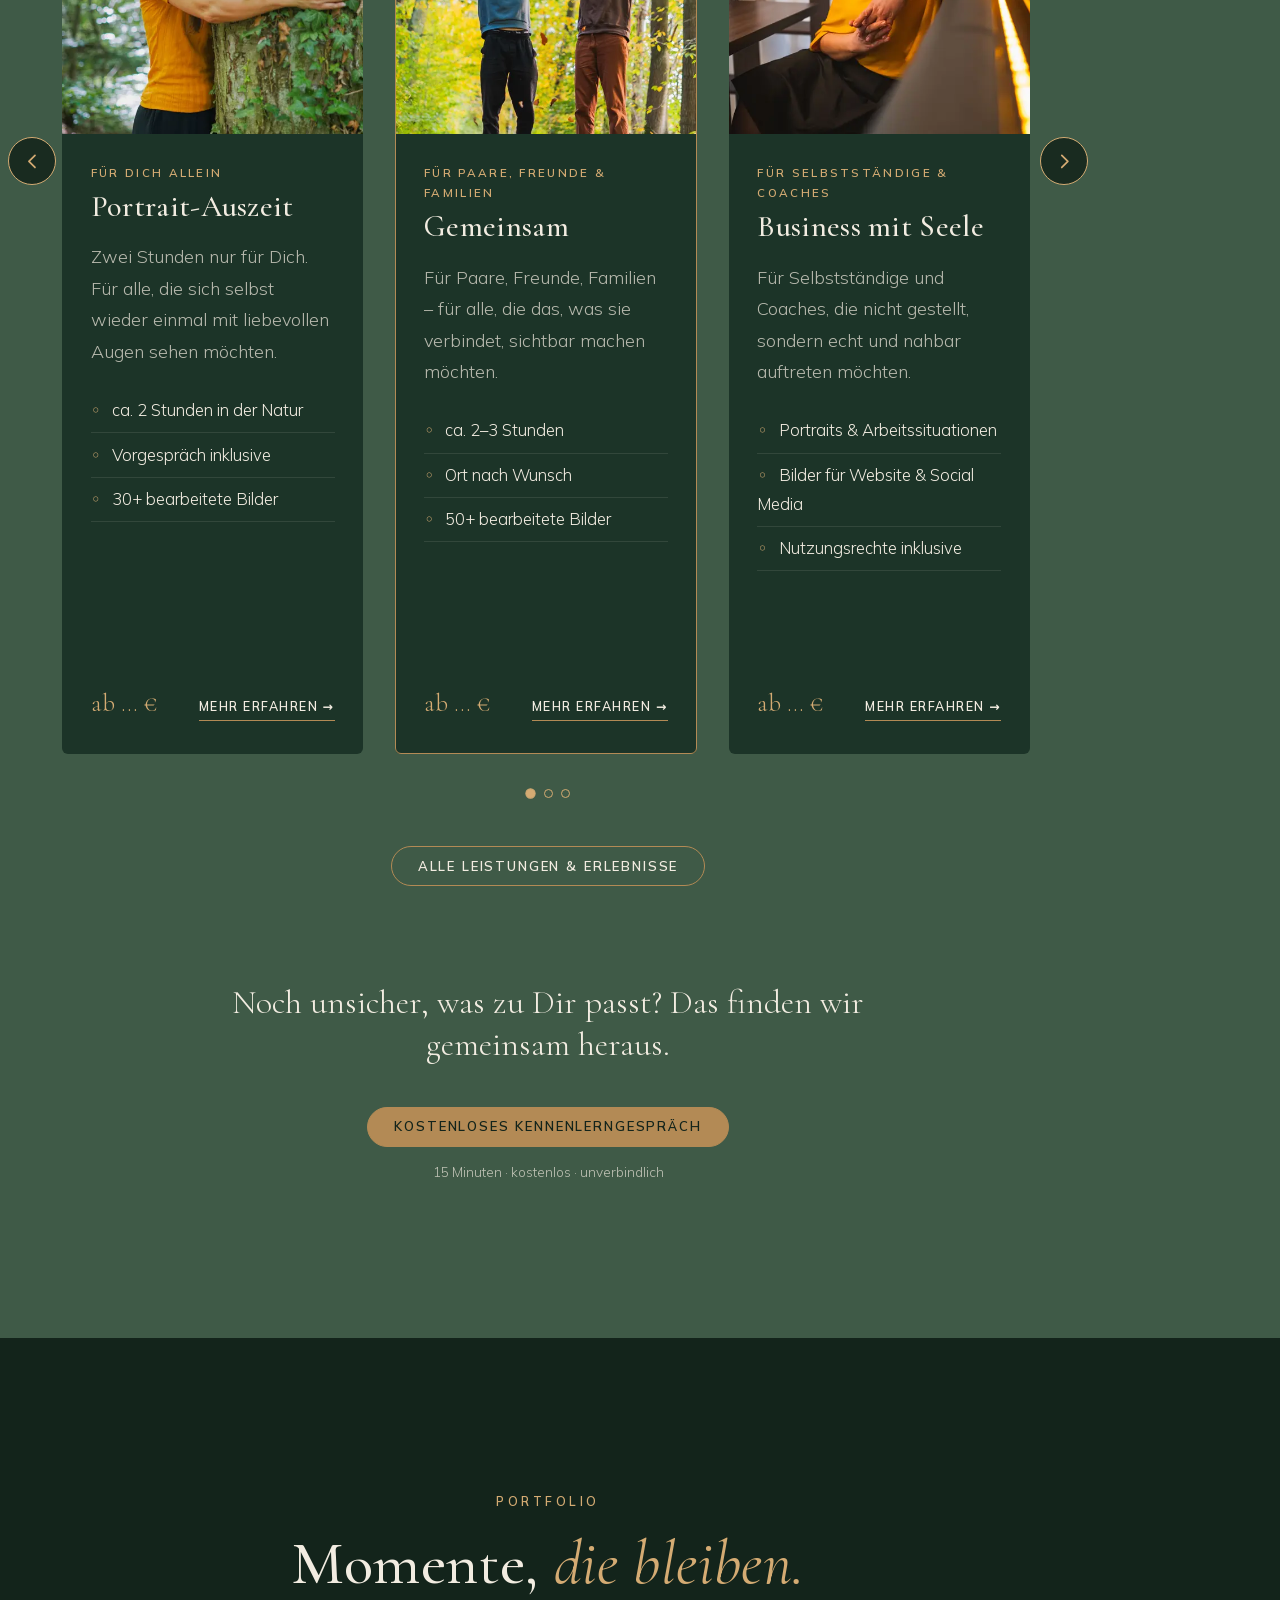
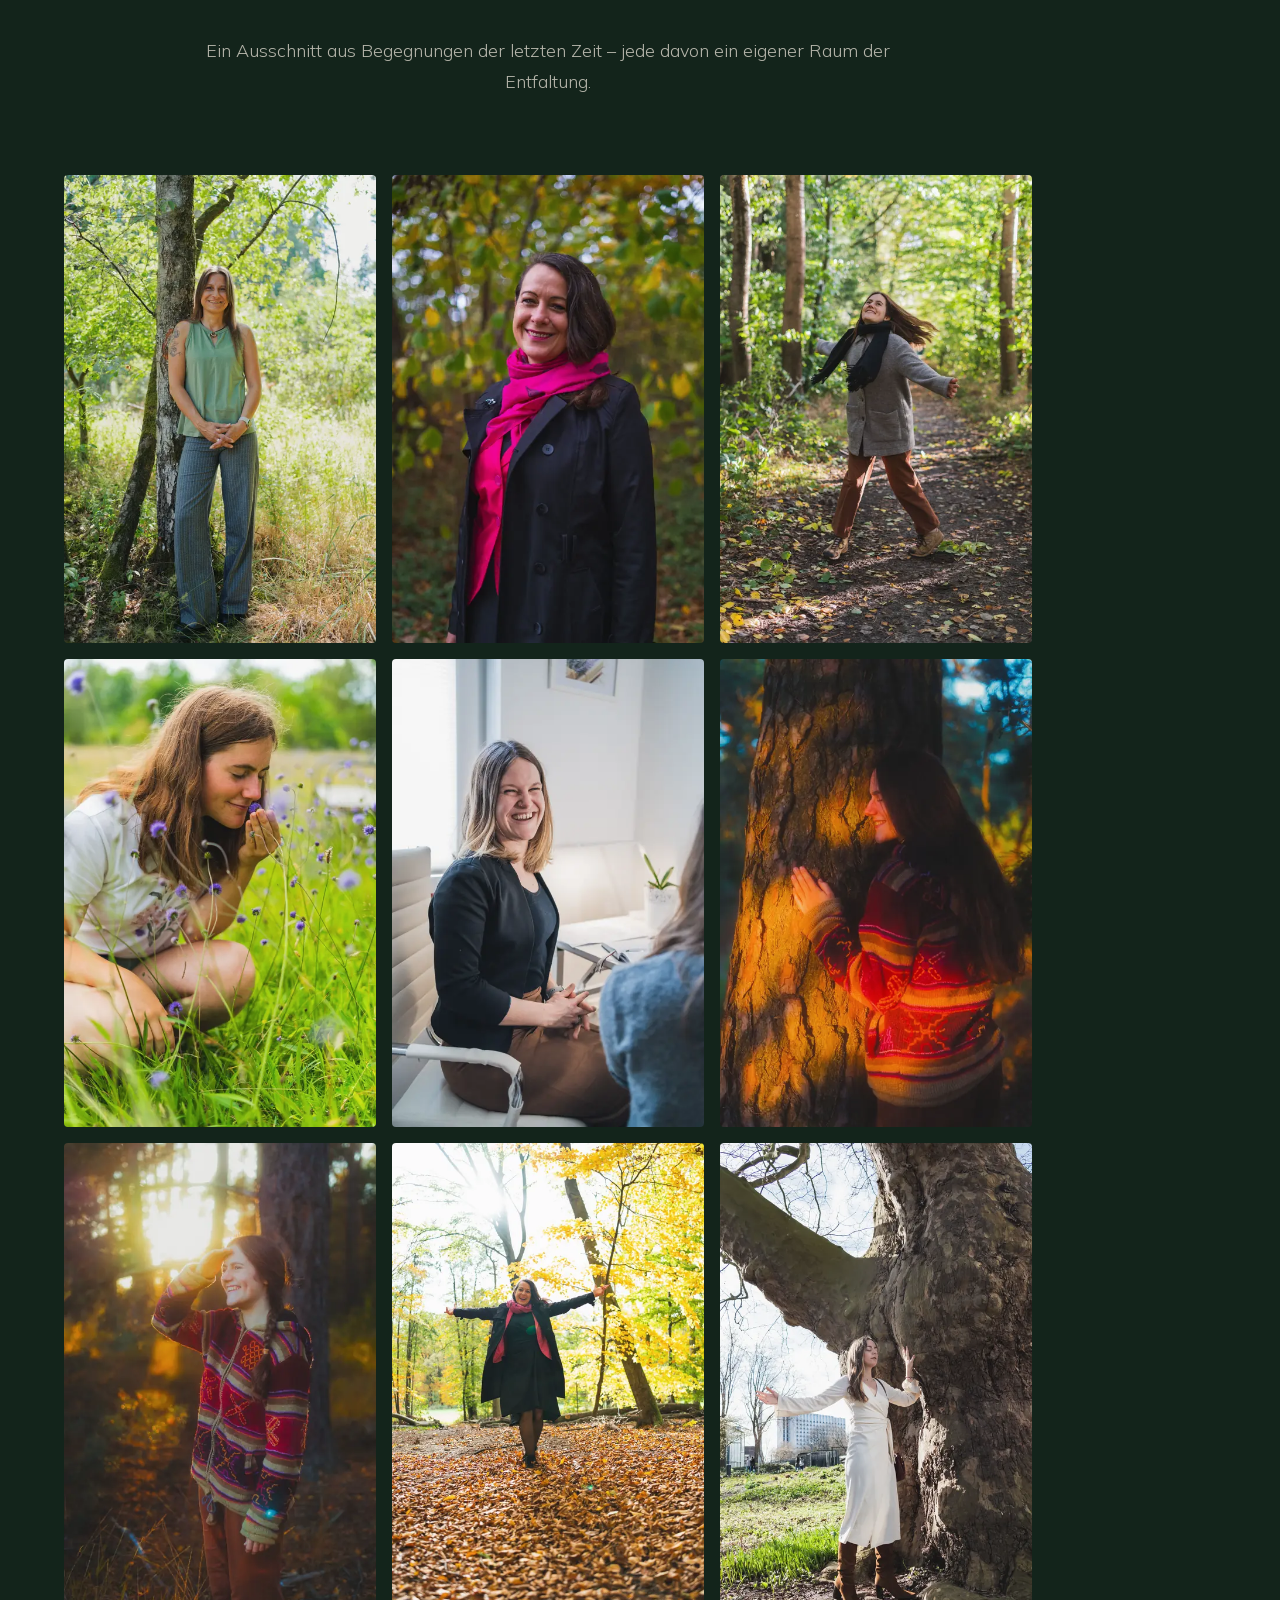
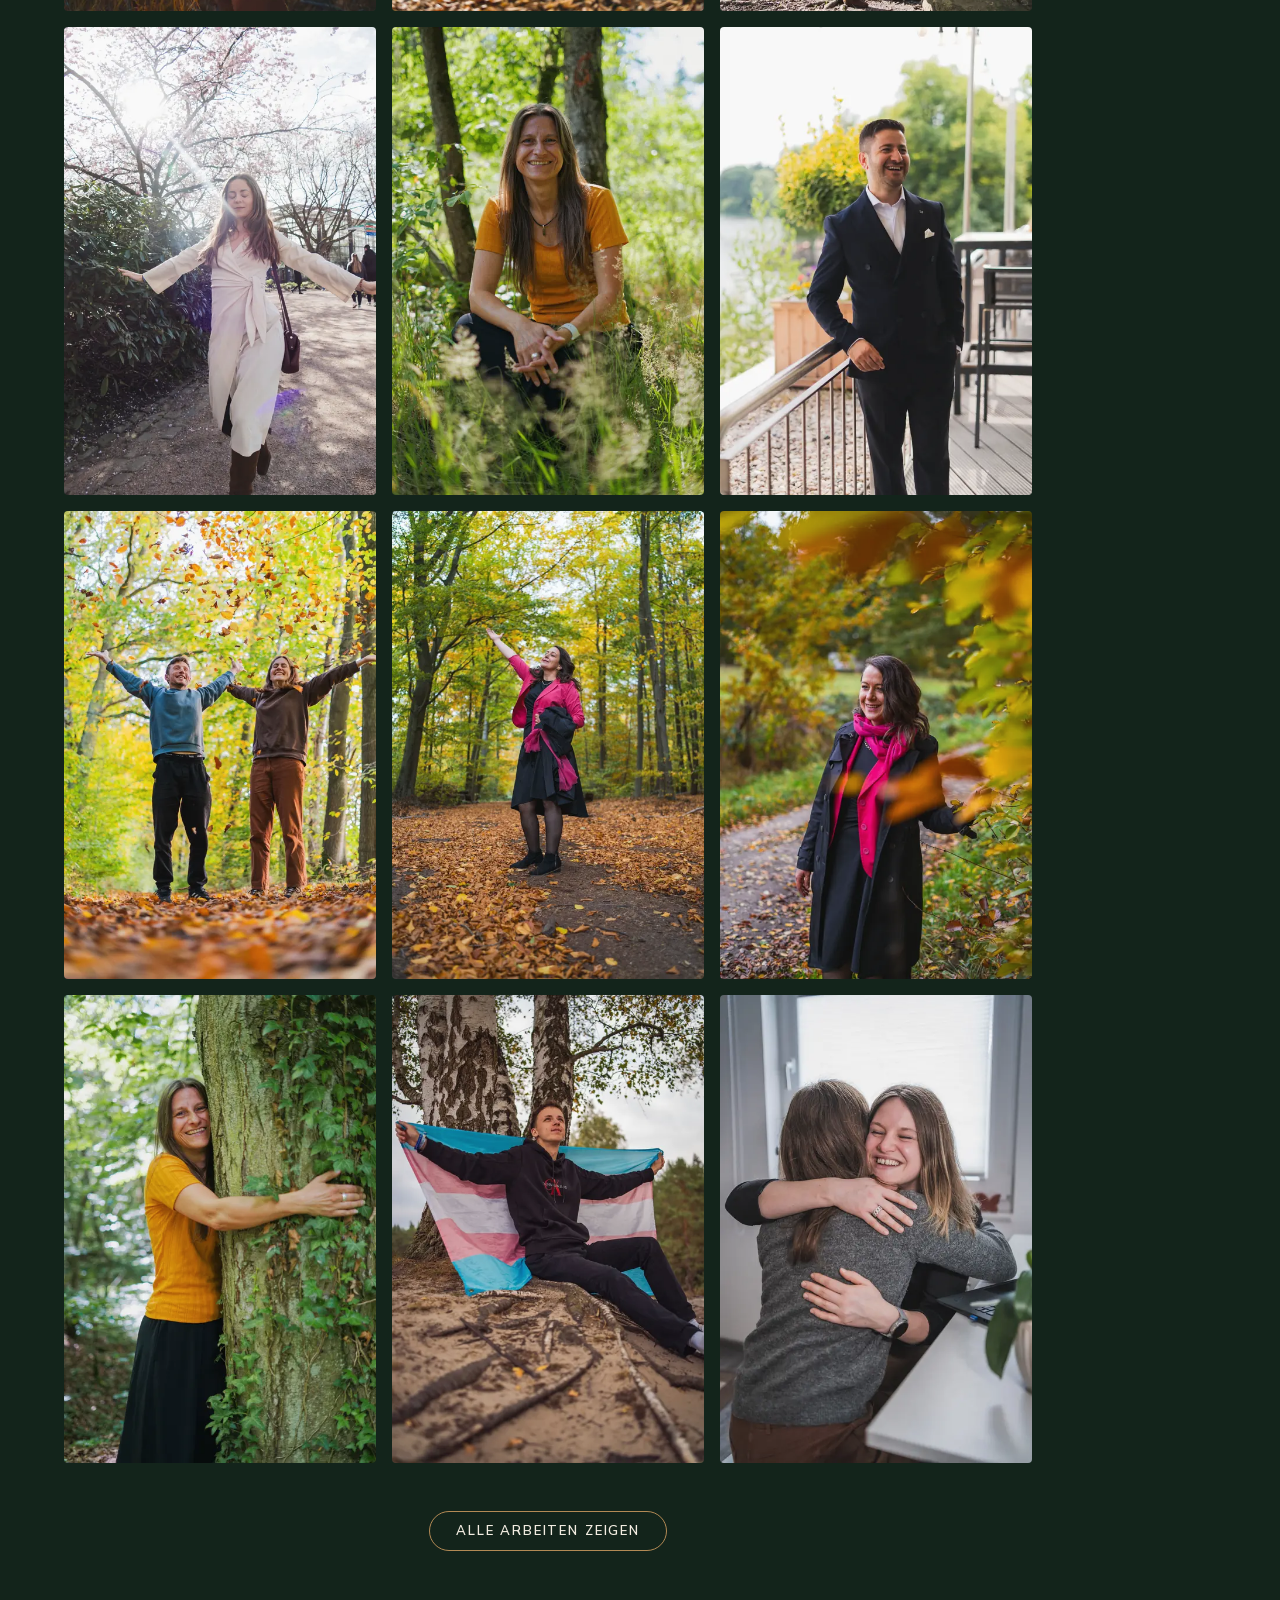
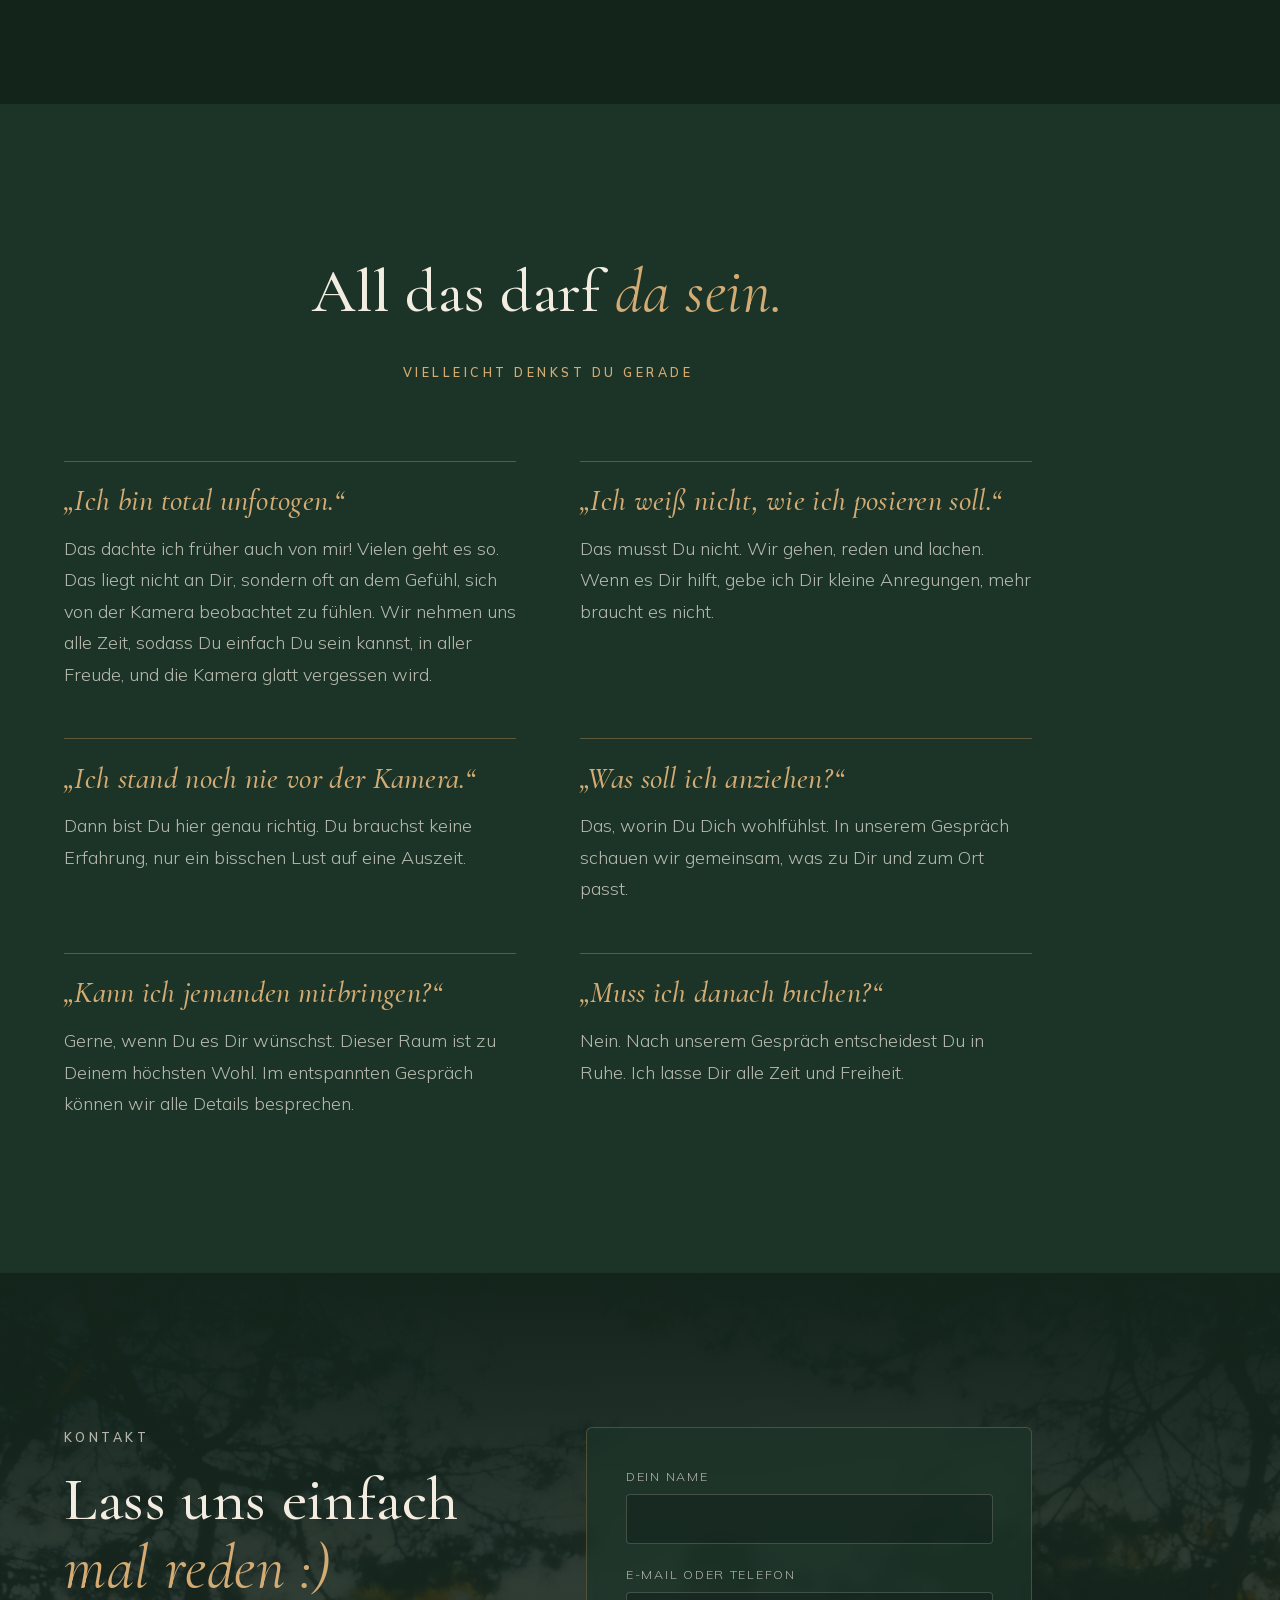
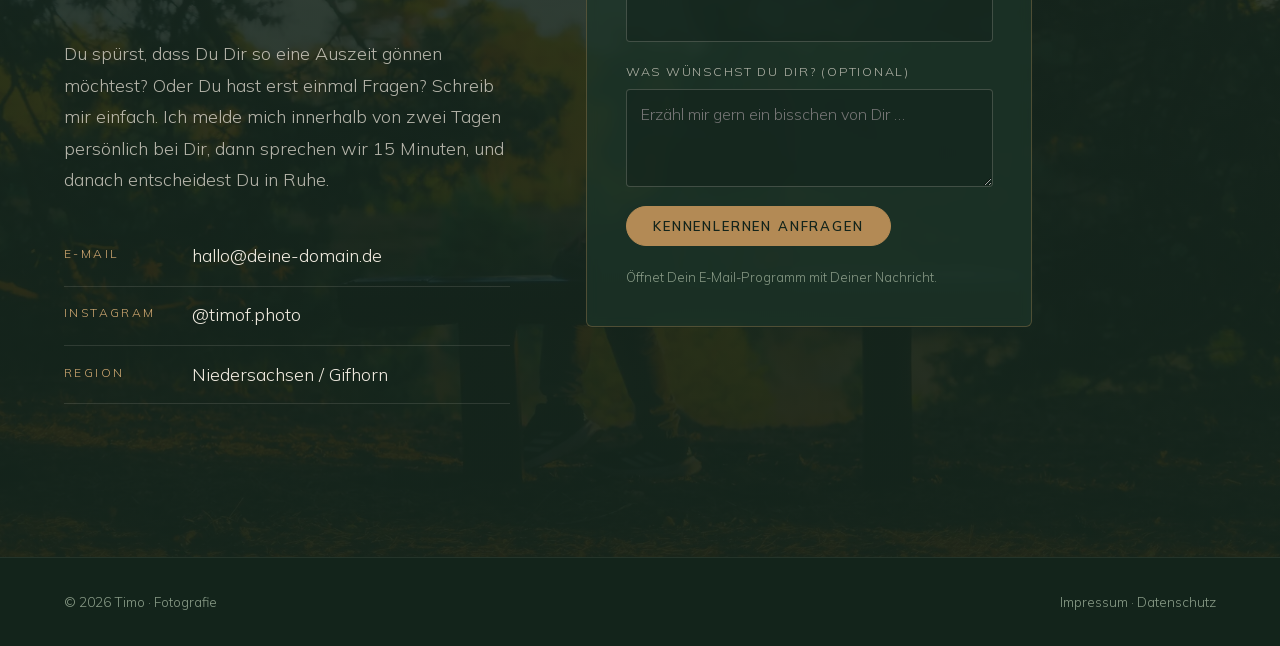
==== commit 3a3f71ff: "Leistungen als Karussell, eigene Leistungsseite, Leistungs-Editor und wärmeres Komorebi-Licht Co-Aut" ====
--- a/index.html
+++ b/index.html
@@ -109,46 +109,16 @@
         </div>
       </div>
 
-      <div class="offers">
-        <article class="offer reveal">
-          <div class="offer__img"><img src="assets/img/galerie/g33-s.webp" alt="Frau umarmt lachend einen Baum im Wald" loading="lazy"></div>
-          <div class="offer__body">
-            <h3>Portrait-Auszeit</h3>
-            <p>Zwei Stunden nur für Dich. Für alle, die sich selbst wieder einmal mit liebevollen Augen sehen möchten.</p>
-            <ul>
-              <li>ca. 2 Stunden in der Natur</li>
-              <li>Vorgespräch inklusive</li>
-              <li>30+ bearbeitete Bilder</li>
-            </ul>
-            <p class="offer__price">ab … €</p>
-          </div>
-        </article>
-        <article class="offer offer--featured reveal">
-          <div class="offer__img"><img src="assets/img/galerie/g11-s.webp" alt="Zwei Menschen breiten im Herbstwald die Arme aus" loading="lazy"></div>
-          <div class="offer__body">
-            <h3>Gemeinsam</h3>
-            <p>Für Paare, Freunde, Familien – für alle, die das, was sie verbindet, sichtbar machen möchten.</p>
-            <ul>
-              <li>ca. 2–3 Stunden</li>
-              <li>Ort nach Wunsch</li>
-              <li>50+ bearbeitete Bilder</li>
-            </ul>
-            <p class="offer__price">ab … €</p>
-          </div>
-        </article>
-        <article class="offer reveal">
-          <div class="offer__img"><img src="assets/img/galerie/g25-s.webp" alt="Frau im gelben Shirt sitzt lachend auf einem Sofa" loading="lazy"></div>
-          <div class="offer__body">
-            <h3>Business mit Seele</h3>
-            <p>Für Selbstständige und Coaches, die nicht gestellt, sondern echt und nahbar auftreten möchten.</p>
-            <ul>
-              <li>Portraits &amp; Arbeitssituationen</li>
-              <li>Bilder für Website &amp; Social Media</li>
-              <li>Nutzungsrechte inklusive</li>
-            </ul>
-            <p class="offer__price">ab … €</p>
-          </div>
-        </article>
+      <div class="offers-carousel reveal" data-leistungen="karussell" role="region" aria-roledescription="Karussell" aria-label="Leistungen">
+        <div class="offers" tabindex="0"></div>
+        <div class="carousel__nav">
+          <button type="button" class="carousel__arrow carousel__arrow--prev" aria-label="Vorherige Leistung"><svg viewBox="0 0 24 24" aria-hidden="true"><path d="M15 5l-7 7 7 7"/></svg></button>
+          <div class="carousel__dots"></div>
+          <button type="button" class="carousel__arrow carousel__arrow--next" aria-label="Nächste Leistung"><svg viewBox="0 0 24 24" aria-hidden="true"><path d="M9 5l7 7-7 7"/></svg></button>
+        </div>
+      </div>
+      <div class="offers__all reveal">
+        <a class="btn btn--ghost" href="leistungen.html">Alle Leistungen &amp; Erlebnisse</a>
       </div>
       <div class="cta reveal">
         <p class="cta__line">Noch unsicher, was zu Dir passt? Das finden wir gemeinsam heraus.</p>
@@ -179,7 +149,7 @@
       <div class="doubts__grid">
         <article class="doubt reveal">
           <h3>„Ich bin total unfotogen.“</h3>
-          <p>Das dachte ich früher auch von mir! Vielen geht es so. Das liegt nicht an Dir, sondern oft an dem Gefühl, sich von der Kamera beobachtet zu fühlen. Wir nehmen und alle Zeit, sodass Du einfach Du sein kannst, in aller Freude, und die Kamera glatt vergessen wird.</p>
+          <p>Das dachte ich früher auch von mir! Vielen geht es so. Das liegt nicht an Dir, sondern oft an dem Gefühl, sich von der Kamera beobachtet zu fühlen. Wir nehmen uns alle Zeit, sodass Du einfach Du sein kannst, in aller Freude, und die Kamera glatt vergessen wird.</p>
         </article>
         <article class="doubt reveal">
           <h3>„Ich weiß nicht, wie ich posieren soll.“</h3>
@@ -195,7 +165,7 @@
         </article>
         <article class="doubt reveal">
           <h3>„Kann ich jemanden mitbringen?“</h3>
-          <p>Ja, gerne. Dieser Raum ist zu Deinem höchsten Wohl. Im entspannten Gespräch können wir alle Details besprechen.</p>
+          <p>Gerne, wenn Du es Dir wünschst. Dieser Raum ist zu Deinem höchsten Wohl. Im entspannten Gespräch können wir alle Details besprechen.</p>
         </article>
         <article class="doubt reveal">
           <h3>„Muss ich danach buchen?“</h3>
@@ -252,6 +222,8 @@
 
   <script src="assets/js/galerie-reihenfolge.js"></script>
   <script src="assets/js/kontakt-einstellungen.js"></script>
+  <script src="assets/js/leistungen-daten.js"></script>
+  <script src="assets/js/leistungen.js"></script>
   <script src="assets/js/main.js"></script>
   <script src="assets/js/ueberschriften-effekt.js"></script>
   <script src="assets/js/komorebi.js"></script>
--- a/assets/css/style.css
+++ b/assets/css/style.css
@@ -365,31 +365,146 @@
 }
 .journey__step p { color: var(--cream-dim); max-width: 22em; margin: 0 auto; }
 
-.offers {
+/* Leistungs-Kacheln als Karussell: Desktop 3 nebeneinander, Handy 1 + Anschnitt der nächsten */
+.offers-carousel {
+  --offer-gap: clamp(1.25rem, 2.5vw, 2rem);
+  position: relative;
   max-width: var(--max);
   margin: 0 auto;
-  display: grid;
-  grid-template-columns: repeat(3, minmax(0, 1fr));
-  gap: clamp(1.25rem, 2.5vw, 2rem);
-  align-items: start;
-}
+}
+.offers {
+  display: flex;
+  gap: var(--offer-gap);
+  overflow-x: auto;
+  scroll-snap-type: x mandatory;
+  overscroll-behavior-x: contain;
+  scrollbar-width: none;
+  padding: 10px 2px 26px; /* Platz für Rahmen und Anheben beim Darüberfahren */
+  margin: -10px -2px 0;
+}
+.offers::-webkit-scrollbar { display: none; }
+.offers:focus-visible { outline: 1px dashed var(--bronze-light); outline-offset: 4px; }
 .offer {
+  flex: 0 0 calc((100% - 2 * var(--offer-gap)) / 3);
+  scroll-snap-align: start;
+  display: flex;
+  flex-direction: column;
   background: var(--forest);
   border-radius: 6px;
   overflow: hidden;
   transition: transform 0.6s var(--ease), box-shadow 0.6s var(--ease);
 }
 .offer:hover { transform: translateY(-6px); box-shadow: 0 24px 50px -20px rgba(0, 0, 0, 0.55); }
-.offer--featured { outline: 1px solid var(--bronze); }
-.offer__img { overflow: hidden; aspect-ratio: 4 / 3; }
+.offer--featured { outline: 1px solid var(--bronze); outline-offset: -1px; }
+.offer__img { display: block; overflow: hidden; aspect-ratio: 4 / 3; }
 .offer__img img { width: 100%; height: 100%; object-fit: cover; transition: transform 1.2s var(--ease); }
 .offer:hover .offer__img img { transform: scale(1.05); }
-.offer__body { padding: 1.8rem; }
+.offer__body { padding: 1.8rem; display: flex; flex-direction: column; flex: 1; }
 .offer__body p { color: var(--cream-dim); }
+.offer__sub {
+  font-size: 0.72rem;
+  font-weight: 600;
+  letter-spacing: 0.2em;
+  text-transform: uppercase;
+  color: var(--bronze-light) !important;
+  margin: 0 0 0.4rem;
+}
+.offer__body h3 { margin-top: 0; }
 .offer__body ul { list-style: none; padding: 0; margin: 0 0 1.4rem; font-size: 0.92em; }
 .offer__body li { padding: 0.45rem 0; border-bottom: 1px solid rgba(242, 236, 225, 0.1); }
-.offer__body li::before { content: "◦"; color: var(--bronze-light); margin-right: 0.7em; }
-.offer__price { font-family: var(--serif); font-size: 1.5rem; color: var(--bronze-light); margin: 0; }
+.offer__body li::before, .offer-detail__list li::before { content: "◦"; color: var(--bronze-light); margin-right: 0.7em; }
+.offer__foot { margin-top: auto; display: flex; align-items: baseline; justify-content: space-between; gap: 1rem; flex-wrap: wrap; }
+.offer__price { font-family: var(--serif); font-size: 1.5rem; color: var(--bronze-light) !important; margin: 0; }
+.offer__more {
+  font-size: 0.78rem;
+  font-weight: 600;
+  letter-spacing: 0.12em;
+  text-transform: uppercase;
+  text-decoration: none;
+  color: var(--cream);
+  border-bottom: 1px solid var(--bronze);
+  padding-bottom: 0.15em;
+  transition: color 0.3s var(--ease);
+}
+.offer__more:hover { color: var(--bronze-light); }
+
+/* Pfeile und Punkte */
+.carousel__nav { display: flex; align-items: center; justify-content: center; gap: 1.2rem; margin-top: 0.6rem; }
+.carousel__dots { display: flex; gap: 0.55rem; }
+.carousel__dot {
+  width: 9px; height: 9px;
+  padding: 0;
+  border-radius: 50%;
+  border: 1px solid var(--bronze-light);
+  background: transparent;
+  cursor: pointer;
+  transition: background 0.3s var(--ease), transform 0.3s var(--ease);
+}
+.carousel__dot.is-active { background: var(--bronze-light); transform: scale(1.15); }
+.carousel__arrow {
+  width: 3rem; height: 3rem;
+  display: grid; place-items: center;
+  padding: 0;
+  border-radius: 50%;
+  border: 1px solid var(--bronze-light);
+  background: rgba(19, 36, 27, 0.85);
+  color: var(--bronze-light);
+  cursor: pointer;
+  z-index: 3;
+  animation: arrow-glow 2.8s ease-in-out infinite;
+  transition: background 0.3s var(--ease), color 0.3s var(--ease), transform 0.3s var(--ease);
+}
+.carousel__arrow--next { animation-delay: 1.4s; }
+.carousel__arrow svg { width: 1.3rem; height: 1.3rem; fill: none; stroke: currentColor; stroke-width: 2; stroke-linecap: round; stroke-linejoin: round; }
+.carousel__arrow:hover, .carousel__arrow:focus-visible { background: var(--bronze); color: var(--forest-deep); animation: none; }
+.carousel__arrow:active { transform: scale(0.94); }
+.offers-carousel.is-used .carousel__arrow { animation-duration: 5s; }
+.offers-carousel.is-static .carousel__nav { display: none; }
+@keyframes arrow-glow {
+  0%, 100% { box-shadow: 0 0 0 0 rgba(212, 171, 115, 0); opacity: 0.7; }
+  50% { box-shadow: 0 0 0 7px rgba(212, 171, 115, 0.16); opacity: 1; }
+}
+@media (min-width: 901px) {
+  /* Desktop: Pfeile links und rechts neben den Kacheln, mittig auf Höhe der Bilder */
+  .carousel__arrow { position: absolute; top: calc((100% - 3rem) * 0.28); }
+  .carousel__arrow--prev { left: calc(-1.5rem - min(2.2rem, var(--gutter) * 0.5)); }
+  .carousel__arrow--next { right: calc(-1.5rem - min(2.2rem, var(--gutter) * 0.5)); }
+}
+.offers__all { text-align: center; margin-top: clamp(2rem, 4vw, 3rem); }
+
+/* ===== Seite „Alle Leistungen & Erlebnisse“ ===== */
+.subpage .section { padding-top: clamp(7rem, 12vw, 10rem); padding-right: var(--gutter); } /* keine Zeitleiste auf Unterseiten */
+.offers-page { background: var(--forest-deep); }
+.offers-page h1 { font-size: clamp(2.6rem, 1.9rem + 3.4vw, 4.6rem); }
+.page-back {
+  position: relative;
+  z-index: 2;
+  display: inline-block;
+  margin-bottom: 2.5rem;
+  font-size: 0.8rem;
+  letter-spacing: 0.14em;
+  text-transform: uppercase;
+  text-decoration: none;
+  color: var(--bronze-light);
+}
+.offer-list { max-width: var(--max); margin: 0 auto; display: grid; gap: clamp(4rem, 9vw, 7rem); }
+.offer-detail {
+  display: grid;
+  grid-template-columns: minmax(0, 1fr) minmax(0, 1.1fr);
+  gap: clamp(2rem, 5vw, 4.5rem);
+  align-items: center;
+  scroll-margin-top: 6rem;
+}
+.offer-detail:nth-child(even) .offer-detail__img { order: 2; }
+.offer-detail__img { margin: 0; border-radius: 6px; overflow: hidden; aspect-ratio: 4 / 5; }
+.offer-detail--featured .offer-detail__img { outline: 1px solid var(--bronze); outline-offset: 10px; overflow: visible; }
+.offer-detail__img img { width: 100%; height: 100%; object-fit: cover; border-radius: 6px; }
+.offer-detail__text h2 { margin-top: 0; }
+.offer-detail__text > p:not(.eyebrow) { color: var(--cream-dim); }
+.offer-detail__list { list-style: none; padding: 0; margin: 1.6rem 0; }
+.offer-detail__list li { padding: 0.55rem 0; border-bottom: 1px solid rgba(242, 236, 225, 0.1); }
+.offer-detail__foot { display: flex; align-items: center; justify-content: space-between; gap: 1.2rem; flex-wrap: wrap; }
+.offer-detail .offer__price { font-size: 1.8rem; }
 
 /* ===== Portfolio ===== */
 .portfolio { background: var(--forest-deep); }
@@ -618,9 +733,12 @@
   .section, .hero { padding-right: calc(var(--gutter) + 1.5rem); }
   .about__grid, .contact__inner { grid-template-columns: 1fr; }
   .about__image { max-width: 420px; margin: 0 auto; }
-  .values, .journey, .offers, .doubts__grid { grid-template-columns: 1fr; }
+  .values, .journey, .doubts__grid { grid-template-columns: 1fr; }
   .journey::before { display: none; }
-  .offers { max-width: 480px; }
+  .offer { flex-basis: min(82%, 400px); }
+  .offer-detail { grid-template-columns: 1fr; }
+  .offer-detail:nth-child(even) .offer-detail__img { order: 0; }
+  .offer-detail__img { aspect-ratio: 4 / 3; }
   .timeline__label { display: none; }
   .timeline ul { gap: 1.6rem; }
 }
--- a/assets/css/komorebi.css
+++ b/assets/css/komorebi.css
@@ -31,7 +31,10 @@
 .values,
 .section__head,
 .journey,
-.offers,
+.offers-carousel,
+.offers__all,
+.offer-list,
+.page-back,
 .gallery,
 .gallery__more,
 .cta,
